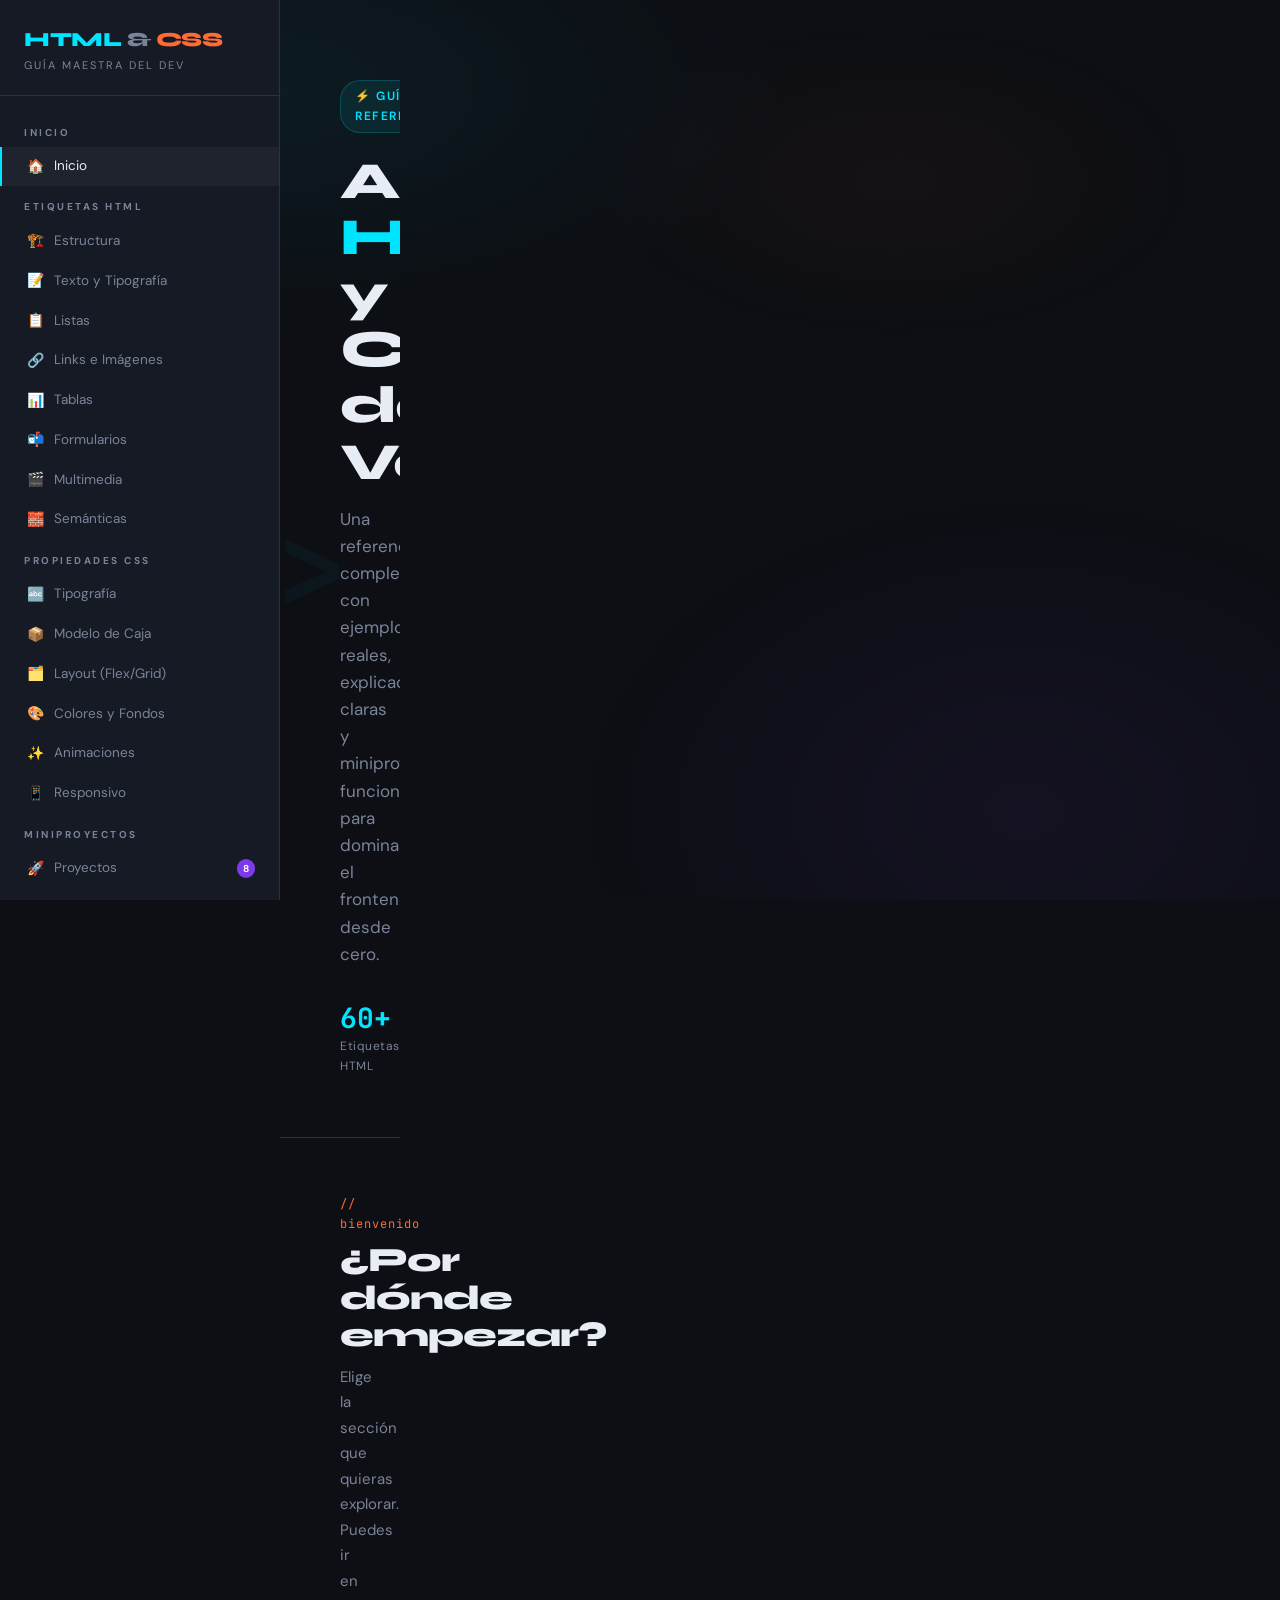
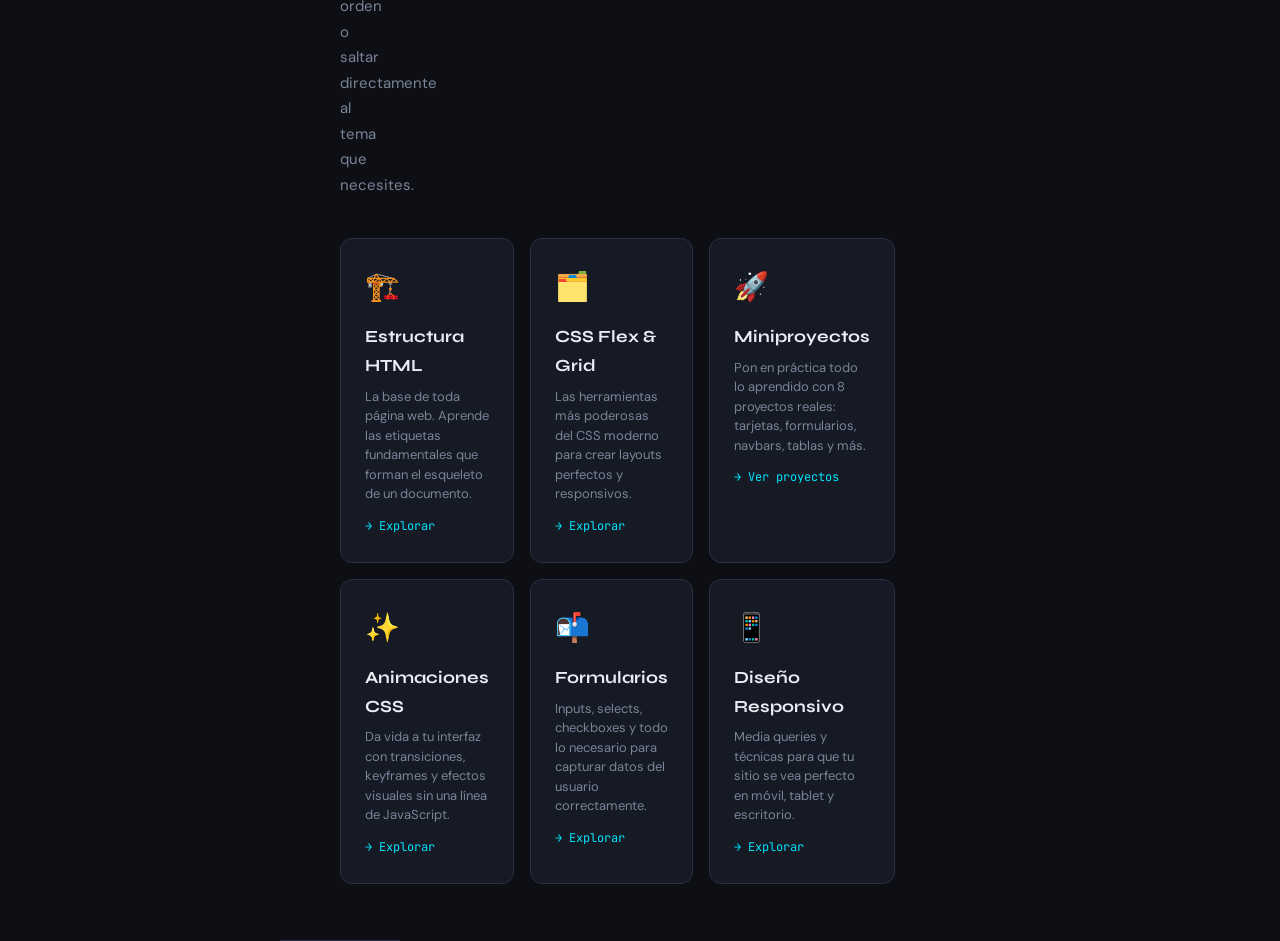
==== etiqueta.html @ 7f52c00b "etiquetas" ====
<!DOCTYPE html>
<html lang="es">
<head>
  <meta charset="UTF-8" />
  <meta name="viewport" content="width=device-width, initial-scale=1.0" />
  <title>HTML & CSS — Guía Maestra</title>
  <link href="https://fonts.googleapis.com/css2?family=JetBrains+Mono:wght@400;700&family=Syne:wght@400;700;800&family=DM+Sans:wght@300;400;500&display=swap" rel="stylesheet" />
  <style>
    /* ===========================
       VARIABLES Y RESET
    =========================== */
    :root {
      --bg: #0d0f14;
      --surface: #161a24;
      --surface2: #1e2333;
      --border: #2a3045;
      --accent: #00e5ff;
      --accent2: #ff6b35;
      --accent3: #7c3aed;
      --green: #00ff88;
      --text: #e8ecf4;
      --text-muted: #7a8499;
      --code-bg: #0a0c10;
      --radius: 12px;
      --font-display: 'Syne', sans-serif;
      --font-body: 'DM Sans', sans-serif;
      --font-mono: 'JetBrains Mono', monospace;
    }

    *, *::before, *::after { box-sizing: border-box; margin: 0; padding: 0; }

    html { scroll-behavior: smooth; }

    body {
      background: var(--bg);
      color: var(--text);
      font-family: var(--font-body);
      font-size: 15px;
      line-height: 1.7;
      min-height: 100vh;
      overflow-x: hidden;
    }

    /* ===========================
       FONDO ANIMADO
    =========================== */
    body::before {
      content: '';
      position: fixed;
      inset: 0;
      background:
        radial-gradient(ellipse 60% 40% at 20% 10%, rgba(0,229,255,0.06) 0%, transparent 70%),
        radial-gradient(ellipse 50% 50% at 80% 90%, rgba(124,58,237,0.07) 0%, transparent 70%),
        radial-gradient(ellipse 40% 30% at 70% 20%, rgba(255,107,53,0.04) 0%, transparent 60%);
      pointer-events: none;
      z-index: 0;
    }

    /* ===========================
       LAYOUT PRINCIPAL
    =========================== */
    .wrapper {
      position: relative;
      z-index: 1;
      display: grid;
      grid-template-columns: 280px 1fr;
      min-height: 100vh;
    }

    /* ===========================
       SIDEBAR
    =========================== */
    .sidebar {
      position: fixed;
      top: 0;
      left: 0;
      width: 280px;
      height: 100vh;
      background: var(--surface);
      border-right: 1px solid var(--border);
      display: flex;
      flex-direction: column;
      overflow: hidden;
      z-index: 100;
    }

    .sidebar-header {
      padding: 28px 24px 20px;
      border-bottom: 1px solid var(--border);
      flex-shrink: 0;
    }

    .logo {
      font-family: var(--font-display);
      font-size: 20px;
      font-weight: 800;
      letter-spacing: -0.5px;
      line-height: 1.2;
    }

    .logo span:nth-child(1) { color: var(--accent); }
    .logo span:nth-child(2) { color: var(--text-muted); }
    .logo span:nth-child(3) { color: var(--accent2); }

    .logo-sub {
      font-size: 11px;
      color: var(--text-muted);
      letter-spacing: 2px;
      text-transform: uppercase;
      margin-top: 4px;
    }

    .sidebar-nav {
      overflow-y: auto;
      flex: 1;
      padding: 16px 0 24px;
    }

    .sidebar-nav::-webkit-scrollbar { width: 4px; }
    .sidebar-nav::-webkit-scrollbar-track { background: transparent; }
    .sidebar-nav::-webkit-scrollbar-thumb { background: var(--border); border-radius: 4px; }

    .nav-section-title {
      font-size: 10px;
      font-weight: 700;
      letter-spacing: 2.5px;
      text-transform: uppercase;
      color: var(--text-muted);
      padding: 12px 24px 6px;
    }

    .nav-link {
      display: flex;
      align-items: center;
      gap: 10px;
      padding: 8px 24px;
      font-size: 13.5px;
      color: var(--text-muted);
      text-decoration: none;
      transition: all 0.2s;
      border-left: 2px solid transparent;
      cursor: pointer;
    }

    .nav-link:hover, .nav-link.active {
      color: var(--text);
      background: rgba(255,255,255,0.04);
      border-left-color: var(--accent);
    }

    .nav-link .icon { font-size: 14px; width: 18px; text-align: center; }

    .nav-badge {
      margin-left: auto;
      background: var(--accent3);
      color: white;
      font-size: 10px;
      font-weight: 700;
      padding: 1px 6px;
      border-radius: 20px;
    }

    /* ===========================
       CONTENIDO PRINCIPAL
    =========================== */
    .main {
      margin-left: 280px;
      padding: 0;
    }

    /* ===========================
       HERO
    =========================== */
    .hero {
      padding: 80px 60px 60px;
      border-bottom: 1px solid var(--border);
      position: relative;
      overflow: hidden;
    }

    .hero::after {
      content: '</>';
      position: absolute;
      right: 60px;
      top: 50%;
      transform: translateY(-50%);
      font-family: var(--font-mono);
      font-size: 120px;
      font-weight: 700;
      color: rgba(0,229,255,0.04);
      pointer-events: none;
      letter-spacing: -8px;
    }

    .hero-eyebrow {
      display: inline-flex;
      align-items: center;
      gap: 8px;
      background: rgba(0,229,255,0.08);
      border: 1px solid rgba(0,229,255,0.2);
      color: var(--accent);
      font-size: 12px;
      font-weight: 600;
      letter-spacing: 1.5px;
      text-transform: uppercase;
      padding: 5px 14px;
      border-radius: 20px;
      margin-bottom: 20px;
    }

    .hero h1 {
      font-family: var(--font-display);
      font-size: 52px;
      font-weight: 800;
      line-height: 1.08;
      letter-spacing: -2px;
      margin-bottom: 16px;
    }

    .hero h1 em { font-style: normal; color: var(--accent); }

    .hero p {
      font-size: 17px;
      color: var(--text-muted);
      max-width: 520px;
      line-height: 1.6;
    }

    .hero-stats {
      display: flex;
      gap: 40px;
      margin-top: 36px;
    }

    .stat-item { text-align: left; }

    .stat-number {
      font-family: var(--font-mono);
      font-size: 28px;
      font-weight: 700;
      color: var(--accent);
      line-height: 1;
    }

    .stat-label {
      font-size: 12px;
      color: var(--text-muted);
      margin-top: 4px;
      letter-spacing: 0.5px;
    }

    /* ===========================
       SECCIONES
    =========================== */
    .section {
      padding: 56px 60px;
      border-bottom: 1px solid var(--border);
      display: none;
    }

    .section.active { display: block; }

    .section-header {
      margin-bottom: 40px;
    }

    .section-tag {
      font-family: var(--font-mono);
      font-size: 12px;
      color: var(--accent2);
      letter-spacing: 1px;
      margin-bottom: 8px;
    }

    .section-title {
      font-family: var(--font-display);
      font-size: 34px;
      font-weight: 800;
      letter-spacing: -1px;
      line-height: 1.1;
    }

    .section-desc {
      color: var(--text-muted);
      font-size: 15px;
      max-width: 560px;
      margin-top: 10px;
    }

    /* ===========================
       TARJETAS DE ETIQUETAS
    =========================== */
    .tags-grid {
      display: grid;
      grid-template-columns: repeat(auto-fill, minmax(340px, 1fr));
      gap: 16px;
    }

    .tag-card {
      background: var(--surface);
      border: 1px solid var(--border);
      border-radius: var(--radius);
      overflow: hidden;
      transition: border-color 0.2s, transform 0.2s;
    }

    .tag-card:hover {
      border-color: var(--accent);
      transform: translateY(-2px);
    }

    .tag-card-header {
      display: flex;
      align-items: center;
      gap: 12px;
      padding: 16px 18px;
      background: var(--surface2);
      border-bottom: 1px solid var(--border);
    }

    .tag-chip {
      font-family: var(--font-mono);
      font-size: 13px;
      font-weight: 700;
      background: rgba(0,229,255,0.1);
      color: var(--accent);
      padding: 3px 10px;
      border-radius: 6px;
      border: 1px solid rgba(0,229,255,0.2);
    }

    .tag-chip.css {
      background: rgba(255,107,53,0.1);
      color: var(--accent2);
      border-color: rgba(255,107,53,0.2);
    }

    .tag-name {
      font-family: var(--font-display);
      font-size: 15px;
      font-weight: 700;
    }

    .tag-category {
      margin-left: auto;
      font-size: 11px;
      color: var(--text-muted);
      background: var(--bg);
      padding: 2px 8px;
      border-radius: 4px;
    }

    .tag-body {
      padding: 14px 18px;
    }

    .tag-desc {
      font-size: 13.5px;
      color: var(--text-muted);
      margin-bottom: 12px;
      line-height: 1.6;
    }

    .tag-example {
      background: var(--code-bg);
      border-radius: 8px;
      padding: 12px 14px;
      font-family: var(--font-mono);
      font-size: 12px;
      color: #a8d8ff;
      overflow-x: auto;
      white-space: pre;
      border: 1px solid var(--border);
    }

    .tag-example .kw { color: #ff79c6; }
    .tag-example .attr { color: #50fa7b; }
    .tag-example .str { color: #f1fa8c; }
    .tag-example .cm { color: #6272a4; }
    .tag-example .val { color: var(--accent2); }
    .tag-example .prop { color: var(--accent); }

    /* ===========================
       SECCIÓN DE PROYECTOS
    =========================== */
    .projects-layout {
      display: grid;
      grid-template-columns: 240px 1fr;
      gap: 24px;
      align-items: start;
    }

    .projects-menu {
      background: var(--surface);
      border: 1px solid var(--border);
      border-radius: var(--radius);
      overflow: hidden;
      position: sticky;
      top: 24px;
    }

    .projects-menu-title {
      padding: 14px 18px;
      font-size: 11px;
      font-weight: 700;
      letter-spacing: 2px;
      text-transform: uppercase;
      color: var(--text-muted);
      border-bottom: 1px solid var(--border);
      background: var(--surface2);
    }

    .project-btn {
      display: flex;
      align-items: center;
      gap: 10px;
      width: 100%;
      padding: 11px 18px;
      background: none;
      border: none;
      border-bottom: 1px solid var(--border);
      color: var(--text-muted);
      font-family: var(--font-body);
      font-size: 13px;
      text-align: left;
      cursor: pointer;
      transition: all 0.2s;
      border-left: 3px solid transparent;
    }

    .project-btn:last-child { border-bottom: none; }

    .project-btn:hover, .project-btn.active {
      background: rgba(0,229,255,0.05);
      color: var(--text);
      border-left-color: var(--accent);
    }

    .project-btn .picon { font-size: 16px; }

    .project-display {
      background: var(--surface);
      border: 1px solid var(--border);
      border-radius: var(--radius);
      overflow: hidden;
    }

    .project-top {
      display: flex;
      align-items: center;
      justify-content: space-between;
      padding: 16px 20px;
      border-bottom: 1px solid var(--border);
      background: var(--surface2);
    }

    .project-title-area h3 {
      font-family: var(--font-display);
      font-size: 17px;
      font-weight: 700;
    }

    .project-title-area p {
      font-size: 12px;
      color: var(--text-muted);
      margin-top: 2px;
    }

    .tab-switcher {
      display: flex;
      background: var(--bg);
      border-radius: 8px;
      padding: 3px;
      gap: 2px;
    }

    .tab-btn {
      padding: 6px 14px;
      border: none;
      background: none;
      color: var(--text-muted);
      font-family: var(--font-mono);
      font-size: 12px;
      border-radius: 6px;
      cursor: pointer;
      transition: all 0.2s;
    }

    .tab-btn.active {
      background: var(--accent3);
      color: white;
    }

    .project-content { padding: 20px; }

    .project-panel { display: none; }
    .project-panel.active { display: block; }

    /* Preview area */
    .preview-frame {
      background: white;
      border-radius: 8px;
      overflow: hidden;
      min-height: 220px;
      border: 1px solid var(--border);
    }

    .preview-inner { padding: 24px; }

    /* Code area */
    .code-block {
      background: var(--code-bg);
      border-radius: 8px;
      border: 1px solid var(--border);
      overflow: hidden;
    }

    .code-block-header {
      display: flex;
      align-items: center;
      gap: 8px;
      padding: 10px 16px;
      background: var(--surface2);
      border-bottom: 1px solid var(--border);
    }

    .dot {
      width: 10px; height: 10px; border-radius: 50%;
    }
    .dot-r { background: #ff5f57; }
    .dot-y { background: #febc2e; }
    .dot-g { background: #28c840; }

    .code-label {
      font-family: var(--font-mono);
      font-size: 11px;
      color: var(--text-muted);
      margin-left: 6px;
    }

    .code-content {
      padding: 16px;
      font-family: var(--font-mono);
      font-size: 12.5px;
      line-height: 1.7;
      color: #cdd6f4;
      overflow-x: auto;
      white-space: pre;
    }

    .code-content .kw { color: #cba6f7; }
    .code-content .tag { color: #89b4fa; }
    .code-content .attr { color: #a6e3a1; }
    .code-content .str { color: #f9e2af; }
    .code-content .prop { color: #89dceb; }
    .code-content .val { color: #fab387; }
    .code-content .cm { color: #6c7086; }
    .code-content .sel { color: #cba6f7; }
    .code-content .num { color: #fab387; }

    /* ===========================
       HOME SECTION
    =========================== */
    #section-home { display: block; }

    .quick-cards {
      display: grid;
      grid-template-columns: repeat(3, 1fr);
      gap: 16px;
      margin-top: 40px;
    }

    .quick-card {
      background: var(--surface);
      border: 1px solid var(--border);
      border-radius: var(--radius);
      padding: 24px;
      cursor: pointer;
      transition: all 0.25s;
      text-decoration: none;
      display: block;
    }

    .quick-card:hover {
      border-color: var(--accent);
      transform: translateY(-3px);
      box-shadow: 0 12px 32px rgba(0,229,255,0.08);
    }

    .qc-icon {
      font-size: 28px;
      margin-bottom: 12px;
      display: block;
    }

    .qc-title {
      font-family: var(--font-display);
      font-size: 17px;
      font-weight: 700;
      margin-bottom: 6px;
    }

    .qc-desc {
      font-size: 13px;
      color: var(--text-muted);
      line-height: 1.5;
    }

    .qc-arrow {
      display: inline-block;
      margin-top: 12px;
      font-size: 12px;
      color: var(--accent);
      font-family: var(--font-mono);
    }

    /* ===========================
       ESTILOS EN PREVIEW
       (mini proyectos)
    =========================== */

    /* Proyecto 1: Tarjeta de perfil */
    .pv-card {
      max-width: 300px;
      margin: 0 auto;
      background: linear-gradient(135deg, #1a1a2e, #16213e);
      border-radius: 16px;
      overflow: hidden;
      box-shadow: 0 20px 60px rgba(0,0,0,0.4);
      font-family: Arial, sans-serif;
    }
    .pv-card-banner {
      height: 80px;
      background: linear-gradient(135deg, #6366f1, #8b5cf6, #ec4899);
    }
    .pv-card-body { padding: 0 20px 20px; }
    .pv-avatar {
      width: 64px; height: 64px;
      border-radius: 50%;
      border: 3px solid #1a1a2e;
      background: linear-gradient(135deg, #f59e0b, #ef4444);
      margin-top: -32px;
      display: flex; align-items: center; justify-content: center;
      font-size: 24px; color: white; font-weight: bold;
    }
    .pv-name { color: white; font-size: 18px; font-weight: 700; margin-top: 10px; }
    .pv-role { color: #9ca3af; font-size: 13px; margin-top: 2px; }
    .pv-stats {
      display: flex; gap: 20px; margin-top: 16px;
      padding-top: 16px; border-top: 1px solid rgba(255,255,255,0.08);
    }
    .pv-stat-num { color: white; font-size: 17px; font-weight: 700; }
    .pv-stat-lbl { color: #6b7280; font-size: 11px; margin-top: 2px; }
    .pv-btn {
      margin-top: 16px;
      display: inline-block;
      background: linear-gradient(135deg, #6366f1, #8b5cf6);
      color: white; font-size: 13px;
      padding: 8px 20px; border-radius: 8px;
      border: none; cursor: pointer;
    }

    /* Proyecto 2: Formulario */
    .pv-form {
      max-width: 340px; margin: 0 auto;
      font-family: Arial, sans-serif;
    }
    .pv-form h3 {
      font-size: 18px; margin-bottom: 20px;
      color: #1f2937;
    }
    .pv-field { margin-bottom: 16px; }
    .pv-label {
      display: block; font-size: 13px;
      font-weight: 600; color: #374151; margin-bottom: 5px;
    }
    .pv-input {
      width: 100%; padding: 9px 12px;
      border: 1.5px solid #d1d5db;
      border-radius: 8px; font-size: 14px;
      color: #1f2937; outline: none;
      transition: border-color 0.2s;
    }
    .pv-input:focus { border-color: #6366f1; }
    .pv-submit {
      width: 100%; padding: 10px;
      background: #6366f1; color: white;
      font-size: 15px; font-weight: 600;
      border: none; border-radius: 8px;
      cursor: pointer; margin-top: 4px;
    }

    /* Proyecto 3: Navbar */
    .pv-nav {
      background: #0f172a;
      display: flex; align-items: center;
      justify-content: space-between;
      padding: 14px 24px;
      border-radius: 10px;
      font-family: Arial, sans-serif;
    }
    .pv-nav-brand { color: #38bdf8; font-size: 18px; font-weight: 700; }
    .pv-nav-links { display: flex; gap: 24px; }
    .pv-nav-link { color: #94a3b8; font-size: 14px; text-decoration: none; }
    .pv-nav-link:hover, .pv-nav-link.pv-active { color: white; }
    .pv-nav-btn {
      background: #38bdf8; color: #0f172a;
      padding: 7px 16px; border-radius: 6px;
      font-size: 13px; font-weight: 700;
      border: none; cursor: pointer;
    }

    /* Proyecto 4: Tabla */
    .pv-table-wrap { overflow-x: auto; font-family: Arial, sans-serif; }
    .pv-table { width: 100%; border-collapse: collapse; }
    .pv-table thead { background: #4f46e5; }
    .pv-table th { color: white; padding: 11px 14px; text-align: left; font-size: 13px; }
    .pv-table td { padding: 10px 14px; font-size: 13px; color: #374151; border-bottom: 1px solid #e5e7eb; }
    .pv-table tr:nth-child(even) td { background: #f9fafb; }
    .pv-table tr:hover td { background: #eff6ff; }
    .pv-badge {
      display: inline-block; padding: 2px 8px;
      border-radius: 20px; font-size: 11px; font-weight: 700;
    }
    .pv-badge.green { background: #d1fae5; color: #065f46; }
    .pv-badge.red { background: #fee2e2; color: #991b1b; }
    .pv-badge.yellow { background: #fef3c7; color: #92400e; }

    /* Proyecto 5: Cards grid */
    .pv-cards-grid {
      display: grid; grid-template-columns: repeat(2,1fr); gap: 12px;
      font-family: Arial, sans-serif;
    }
    .pv-mini-card {
      border-radius: 10px; overflow: hidden;
      box-shadow: 0 2px 8px rgba(0,0,0,0.08);
      border: 1px solid #e5e7eb;
    }
    .pv-mini-card-img {
      height: 80px;
      display: flex; align-items: center; justify-content: center;
      font-size: 32px;
    }
    .pv-mini-card-body { padding: 10px 12px; background: white; }
    .pv-mini-card-title { font-size: 13px; font-weight: 700; color: #1f2937; }
    .pv-mini-card-sub { font-size: 11px; color: #6b7280; margin-top: 2px; }
    .pv-mini-card-price { font-size: 14px; font-weight: 700; color: #7c3aed; margin-top: 6px; }

    /* Proyecto 6: Animaciones */
    .pv-anim-grid {
      display: grid; grid-template-columns: repeat(3,1fr); gap: 16px;
      font-family: Arial, sans-serif; text-align: center;
    }
    .pv-anim-box {
      background: #f0f9ff; border-radius: 12px; padding: 20px 12px;
    }
    .pv-anim-box p { font-size: 11px; color: #64748b; margin-top: 10px; }

    .anim-pulse {
      width: 40px; height: 40px; border-radius: 50%;
      background: #6366f1; margin: 0 auto;
      animation: pulse-demo 1.5s ease-in-out infinite;
    }
    @keyframes pulse-demo {
      0%, 100% { transform: scale(1); opacity: 1; }
      50% { transform: scale(1.3); opacity: 0.6; }
    }

    .anim-spin {
      width: 36px; height: 36px; margin: 2px auto;
      border: 4px solid #e5e7eb;
      border-top-color: #ec4899;
      border-radius: 50%;
      animation: spin-demo 0.9s linear infinite;
    }
    @keyframes spin-demo { to { transform: rotate(360deg); } }

    .anim-bounce {
      width: 36px; height: 36px; border-radius: 50%;
      background: #10b981; margin: 0 auto;
      animation: bounce-demo 0.8s cubic-bezier(0.36,0.07,0.19,0.97) infinite;
    }
    @keyframes bounce-demo {
      0%, 100% { transform: translateY(0); }
      50% { transform: translateY(-16px); }
    }

    /* Proyecto 7: Tooltip y hover */
    .pv-hover-grid {
      display: flex; gap: 20px; flex-wrap: wrap;
      font-family: Arial, sans-serif;
    }
    .pv-tooltip-wrap { position: relative; display: inline-block; }
    .pv-tooltip-btn {
      padding: 10px 20px;
      border-radius: 8px; border: 2px solid;
      font-size: 13px; font-weight: 600; cursor: pointer;
      transition: all 0.2s;
    }
    .pv-tooltip-btn.blue { border-color: #3b82f6; color: #3b82f6; background: transparent; }
    .pv-tooltip-btn.blue:hover { background: #3b82f6; color: white; }
    .pv-tooltip-btn.green { border-color: #10b981; color: #10b981; background: transparent; }
    .pv-tooltip-btn.green:hover { background: #10b981; color: white; }
    .pv-tooltip-btn.red { border-color: #ef4444; color: #ef4444; background: transparent; }
    .pv-tooltip-btn.red:hover { background: #ef4444; color: white; }

    .pv-tooltip {
      visibility: hidden; opacity: 0;
      background: #1f2937; color: white;
      font-size: 12px; padding: 5px 10px;
      border-radius: 6px; white-space: nowrap;
      position: absolute; bottom: calc(100% + 8px); left: 50%;
      transform: translateX(-50%);
      transition: opacity 0.2s;
      pointer-events: none;
    }
    .pv-tooltip::after {
      content: '';
      position: absolute; top: 100%; left: 50%; transform: translateX(-50%);
      border: 5px solid transparent;
      border-top-color: #1f2937;
    }
    .pv-tooltip-wrap:hover .pv-tooltip { visibility: visible; opacity: 1; }

    /* Proyecto 8: Responsive grid */
    .pv-responsive {
      display: grid;
      grid-template-columns: 2fr 1fr;
      gap: 12px;
      font-family: Arial, sans-serif;
    }
    .pv-box {
      border-radius: 8px; padding: 16px;
      display: flex; align-items: center; justify-content: center;
      font-size: 13px; font-weight: 600; color: white;
      min-height: 60px;
    }

    /* ===========================
       RESPONSIVE
    =========================== */
    @media (max-width: 900px) {
      .wrapper { grid-template-columns: 1fr; }
      .sidebar { width: 100%; height: auto; position: static; }
      .main { margin-left: 0; }
      .hero { padding: 40px 24px 36px; }
      .hero h1 { font-size: 34px; }
      .section { padding: 36px 24px; }
      .hero::after { display: none; }
      .quick-cards { grid-template-columns: 1fr; }
      .projects-layout { grid-template-columns: 1fr; }
      .tags-grid { grid-template-columns: 1fr; }
    }

    /* ===========================
       UTILIDADES
    =========================== */
    .divider {
      height: 1px; background: var(--border);
      margin: 32px 0;
    }

    .highlight-box {
      background: rgba(0,229,255,0.05);
      border: 1px solid rgba(0,229,255,0.15);
      border-radius: 8px;
      padding: 14px 18px;
      margin-bottom: 20px;
      font-size: 13.5px;
      color: var(--text-muted);
    }

    .highlight-box strong { color: var(--accent); }

    .tags-category-title {
      font-family: var(--font-display);
      font-size: 20px;
      font-weight: 700;
      margin: 32px 0 16px;
      padding-bottom: 10px;
      border-bottom: 1px solid var(--border);
      color: var(--text);
    }

    .tags-category-title span { color: var(--accent); }
  </style>
</head>
<body>

<div class="wrapper">

  <!-- ======= SIDEBAR ======= -->
  <nav class="sidebar">
    <div class="sidebar-header">
      <div class="logo">
        <span>HTML</span><span> & </span><span>CSS</span>
      </div>
      <div class="logo-sub">Guía Maestra del Dev</div>
    </div>
    <div class="sidebar-nav">
      <div class="nav-section-title">Inicio</div>
      <a class="nav-link active" onclick="showSection('home')">
        <span class="icon">🏠</span> Inicio
      </a>

      <div class="nav-section-title">Etiquetas HTML</div>
      <a class="nav-link" onclick="showSection('html-estructura')">
        <span class="icon">🏗️</span> Estructura
      </a>
      <a class="nav-link" onclick="showSection('html-texto')">
        <span class="icon">📝</span> Texto y Tipografía
      </a>
      <a class="nav-link" onclick="showSection('html-listas')">
        <span class="icon">📋</span> Listas
      </a>
      <a class="nav-link" onclick="showSection('html-links')">
        <span class="icon">🔗</span> Links e Imágenes
      </a>
      <a class="nav-link" onclick="showSection('html-tablas')">
        <span class="icon">📊</span> Tablas
      </a>
      <a class="nav-link" onclick="showSection('html-forms')">
        <span class="icon">📬</span> Formularios
      </a>
      <a class="nav-link" onclick="showSection('html-media')">
        <span class="icon">🎬</span> Multimedia
      </a>
      <a class="nav-link" onclick="showSection('html-semantico')">
        <span class="icon">🧱</span> Semánticas
      </a>

      <div class="nav-section-title">Propiedades CSS</div>
      <a class="nav-link" onclick="showSection('css-texto')">
        <span class="icon">🔤</span> Tipografía
      </a>
      <a class="nav-link" onclick="showSection('css-caja')">
        <span class="icon">📦</span> Modelo de Caja
      </a>
      <a class="nav-link" onclick="showSection('css-layout')">
        <span class="icon">🗂️</span> Layout (Flex/Grid)
      </a>
      <a class="nav-link" onclick="showSection('css-colores')">
        <span class="icon">🎨</span> Colores y Fondos
      </a>
      <a class="nav-link" onclick="showSection('css-animaciones')">
        <span class="icon">✨</span> Animaciones
      </a>
      <a class="nav-link" onclick="showSection('css-responsivo')">
        <span class="icon">📱</span> Responsivo
      </a>

      <div class="nav-section-title">Miniproyectos</div>
      <a class="nav-link" onclick="showSection('proyectos')">
        <span class="icon">🚀</span> Proyectos
        <span class="nav-badge">8</span>
      </a>
    </div>
  </nav>

  <!-- ======= MAIN ======= -->
  <main class="main">

    <!-- ===== HERO ===== -->
    <div class="hero">
      <div class="hero-eyebrow">⚡ Guía de Referencia</div>
      <h1>Aprende <em>HTML</em> y<br>CSS de Verdad</h1>
      <p>Una referencia completa con ejemplos reales, explicaciones claras y miniproyectos funcionales para dominar el frontend desde cero.</p>
      <div class="hero-stats">
        <div class="stat-item">
          <div class="stat-number">60+</div>
          <div class="stat-label">Etiquetas HTML</div>
        </div>
        <div class="stat-item">
          <div class="stat-number">50+</div>
          <div class="stat-label">Propiedades CSS</div>
        </div>
        <div class="stat-item">
          <div class="stat-number">8</div>
          <div class="stat-label">Miniproyectos</div>
        </div>
      </div>
    </div>

    <!-- ===== HOME ===== -->
    <div id="section-home" class="section active">
      <div class="section-header">
        <div class="section-tag">// bienvenido</div>
        <h2 class="section-title">¿Por dónde empezar?</h2>
        <p class="section-desc">Elige la sección que quieras explorar. Puedes ir en orden o saltar directamente al tema que necesites.</p>
      </div>
      <div class="quick-cards">
        <div class="quick-card" onclick="showSection('html-estructura')">
          <span class="qc-icon">🏗️</span>
          <div class="qc-title">Estructura HTML</div>
          <div class="qc-desc">La base de toda página web. Aprende las etiquetas fundamentales que forman el esqueleto de un documento.</div>
          <div class="qc-arrow">→ Explorar</div>
        </div>
        <div class="quick-card" onclick="showSection('css-layout')">
          <span class="qc-icon">🗂️</span>
          <div class="qc-title">CSS Flex & Grid</div>
          <div class="qc-desc">Las herramientas más poderosas del CSS moderno para crear layouts perfectos y responsivos.</div>
          <div class="qc-arrow">→ Explorar</div>
        </div>
        <div class="quick-card" onclick="showSection('proyectos')">
          <span class="qc-icon">🚀</span>
          <div class="qc-title">Miniproyectos</div>
          <div class="qc-desc">Pon en práctica todo lo aprendido con 8 proyectos reales: tarjetas, formularios, navbars, tablas y más.</div>
          <div class="qc-arrow">→ Ver proyectos</div>
        </div>
        <div class="quick-card" onclick="showSection('css-animaciones')">
          <span class="qc-icon">✨</span>
          <div class="qc-title">Animaciones CSS</div>
          <div class="qc-desc">Da vida a tu interfaz con transiciones, keyframes y efectos visuales sin una línea de JavaScript.</div>
          <div class="qc-arrow">→ Explorar</div>
        </div>
        <div class="quick-card" onclick="showSection('html-forms')">
          <span class="qc-icon">📬</span>
          <div class="qc-title">Formularios</div>
          <div class="qc-desc">Inputs, selects, checkboxes y todo lo necesario para capturar datos del usuario correctamente.</div>
          <div class="qc-arrow">→ Explorar</div>
        </div>
        <div class="quick-card" onclick="showSection('css-responsivo')">
          <span class="qc-icon">📱</span>
          <div class="qc-title">Diseño Responsivo</div>
          <div class="qc-desc">Media queries y técnicas para que tu sitio se vea perfecto en móvil, tablet y escritorio.</div>
          <div class="qc-arrow">→ Explorar</div>
        </div>
      </div>
    </div>

    <!-- ===== HTML: ESTRUCTURA ===== -->
    <div id="section-html-estructura" class="section">
      <div class="section-header">
        <div class="section-tag">// html → estructura</div>
        <h2 class="section-title">Etiquetas de Estructura</h2>
        <p class="section-desc">Estas son las etiquetas fundamentales que definen la estructura básica de cualquier documento HTML.</p>
      </div>
      <div class="highlight-box">
        <strong>Tip:</strong> Toda página HTML empieza con <code>&lt;!DOCTYPE html&gt;</code> para indicarle al navegador que use HTML5. Luego viene la estructura base: html → head → body.
      </div>
      <div class="tags-grid">

        <div class="tag-card">
          <div class="tag-card-header">
            <span class="tag-chip">&lt;!DOCTYPE&gt;</span>
            <span class="tag-name">Declaración</span>
            <span class="tag-category">Documento</span>
          </div>
          <div class="tag-body">
            <p class="tag-desc">No es una etiqueta HTML, sino una instrucción que le dice al navegador qué versión de HTML usar. Siempre va primero.</p>
            <div class="tag-example"><span class="cm">&lt;!-- Siempre en la primera línea --&gt;</span>
<span class="kw">&lt;!DOCTYPE</span> <span class="attr">html</span><span class="kw">&gt;</span></div>
          </div>
        </div>

        <div class="tag-card">
          <div class="tag-card-header">
            <span class="tag-chip">&lt;html&gt;</span>
            <span class="tag-name">Raíz</span>
            <span class="tag-category">Documento</span>
          </div>
          <div class="tag-body">
            <p class="tag-desc">Es el elemento raíz. Todo el contenido de la página va dentro de esta etiqueta. El atributo <code>lang</code> indica el idioma.</p>
            <div class="tag-example"><span class="kw">&lt;html</span> <span class="attr">lang</span>=<span class="str">"es"</span><span class="kw">&gt;</span>
  ... todo el contenido aquí ...
<span class="kw">&lt;/html&gt;</span></div>
          </div>
        </div>

        <div class="tag-card">
          <div class="tag-card-header">
            <span class="tag-chip">&lt;head&gt;</span>
            <span class="tag-name">Cabecera</span>
            <span class="tag-category">Metadatos</span>
          </div>
          <div class="tag-body">
            <p class="tag-desc">Contiene información sobre la página (metadatos), como el título, estilos, fuentes y configuración. No se muestra en pantalla.</p>
            <div class="tag-example"><span class="kw">&lt;head&gt;</span>
  <span class="kw">&lt;title&gt;</span>Mi Página<span class="kw">&lt;/title&gt;</span>
  <span class="kw">&lt;meta</span> <span class="attr">charset</span>=<span class="str">"UTF-8"</span><span class="kw">&gt;</span>
<span class="kw">&lt;/head&gt;</span></div>
          </div>
        </div>

        <div class="tag-card">
          <div class="tag-card-header">
            <span class="tag-chip">&lt;meta&gt;</span>
            <span class="tag-name">Metadatos</span>
            <span class="tag-category">Cabecera</span>
          </div>
          <div class="tag-body">
            <p class="tag-desc">Define metadatos como la codificación de caracteres, descripción para SEO y configuración para móviles. Es una etiqueta vacía.</p>
            <div class="tag-example"><span class="kw">&lt;meta</span> <span class="attr">charset</span>=<span class="str">"UTF-8"</span><span class="kw">&gt;</span>
<span class="kw">&lt;meta</span> <span class="attr">name</span>=<span class="str">"viewport"</span>
      <span class="attr">content</span>=<span class="str">"width=device-width"</span><span class="kw">&gt;</span>
<span class="kw">&lt;meta</span> <span class="attr">name</span>=<span class="str">"description"</span>
      <span class="attr">content</span>=<span class="str">"Mi sitio web"</span><span class="kw">&gt;</span></div>
          </div>
        </div>

        <div class="tag-card">
          <div class="tag-card-header">
            <span class="tag-chip">&lt;title&gt;</span>
            <span class="tag-name">Título</span>
            <span class="tag-category">Cabecera</span>
          </div>
          <div class="tag-body">
            <p class="tag-desc">Define el título de la página que aparece en la pestaña del navegador y en los resultados de búsqueda (SEO).</p>
            <div class="tag-example"><span class="kw">&lt;title&gt;</span>
  Mi Sitio Web — Inicio
<span class="kw">&lt;/title&gt;</span></div>
          </div>
        </div>

        <div class="tag-card">
          <div class="tag-card-header">
            <span class="tag-chip">&lt;link&gt;</span>
            <span class="tag-name">Enlace Externo</span>
            <span class="tag-category">Cabecera</span>
          </div>
          <div class="tag-body">
            <p class="tag-desc">Vincula recursos externos como hojas de estilo CSS o fuentes. El atributo <code>rel</code> define la relación.</p>
            <div class="tag-example"><span class="kw">&lt;link</span> <span class="attr">rel</span>=<span class="str">"stylesheet"</span>
      <span class="attr">href</span>=<span class="str">"styles.css"</span><span class="kw">&gt;</span>
<span class="kw">&lt;link</span> <span class="attr">rel</span>=<span class="str">"icon"</span>
      <span class="attr">href</span>=<span class="str">"favicon.ico"</span><span class="kw">&gt;</span></div>
          </div>
        </div>

        <div class="tag-card">
          <div class="tag-card-header">
            <span class="tag-chip">&lt;body&gt;</span>
            <span class="tag-name">Cuerpo</span>
            <span class="tag-category">Documento</span>
          </div>
          <div class="tag-body">
            <p class="tag-desc">Contiene todo el contenido visible de la página: textos, imágenes, botones, formularios, etc. Solo puede haber uno por documento.</p>
            <div class="tag-example"><span class="kw">&lt;body&gt;</span>
  <span class="kw">&lt;h1&gt;</span>¡Hola Mundo!<span class="kw">&lt;/h1&gt;</span>
  <span class="kw">&lt;p&gt;</span>Mi primer párrafo.<span class="kw">&lt;/p&gt;</span>
<span class="kw">&lt;/body&gt;</span></div>
          </div>
        </div>

        <div class="tag-card">
          <div class="tag-card-header">
            <span class="tag-chip">&lt;style&gt;</span>
            <span class="tag-name">Estilos internos</span>
            <span class="tag-category">Cabecera</span>
          </div>
          <div class="tag-body">
            <p class="tag-desc">Permite escribir CSS directamente dentro del HTML. Va en el <code>&lt;head&gt;</code>. Para proyectos grandes, es mejor usar archivos CSS externos.</p>
            <div class="tag-example"><span class="kw">&lt;style&gt;</span>
  <span class="sel">body</span> {
    <span class="prop">background</span>: <span class="val">#f0f0f0</span>;
    <span class="prop">color</span>: <span class="val">#333</span>;
  }
<span class="kw">&lt;/style&gt;</span></div>
          </div>
        </div>

        <div class="tag-card">
          <div class="tag-card-header">
            <span class="tag-chip">&lt;div&gt;</span>
            <span class="tag-name">División</span>
            <span class="tag-category">Contenedor</span>
          </div>
          <div class="tag-body">
            <p class="tag-desc">El contenedor genérico más usado. Es un elemento de bloque sin significado semántico. Se usa para agrupar y aplicar estilos.</p>
            <div class="tag-example"><span class="kw">&lt;div</span> <span class="attr">class</span>=<span class="str">"tarjeta"</span><span class="kw">&gt;</span>
  <span class="kw">&lt;h2&gt;</span>Título<span class="kw">&lt;/h2&gt;</span>
  <span class="kw">&lt;p&gt;</span>Contenido<span class="kw">&lt;/p&gt;</span>
<span class="kw">&lt;/div&gt;</span></div>
          </div>
        </div>

        <div class="tag-card">
          <div class="tag-card-header">
            <span class="tag-chip">&lt;span&gt;</span>
            <span class="tag-name">Span</span>
            <span class="tag-category">Contenedor</span>
          </div>
          <div class="tag-body">
            <p class="tag-desc">Contenedor genérico en línea (inline). Se usa para aplicar estilos a una parte del texto sin romper el flujo.</p>
            <div class="tag-example"><span class="kw">&lt;p&gt;</span>Texto <span class="kw">&lt;span</span>
  <span class="attr">style</span>=<span class="str">"color:red"</span><span class="kw">&gt;</span>
  rojo<span class="kw">&lt;/span&gt;</span> aquí.
<span class="kw">&lt;/p&gt;</span></div>
          </div>
        </div>

      </div>
    </div>

    <!-- ===== HTML: TEXTO ===== -->
    <div id="section-html-texto" class="section">
      <div class="section-header">
        <div class="section-tag">// html → texto</div>
        <h2 class="section-title">Texto y Tipografía</h2>
        <p class="section-desc">Etiquetas para definir encabezados, párrafos, énfasis y otras variantes de texto.</p>
      </div>
      <div class="tags-grid">

        <div class="tag-card">
          <div class="tag-card-header">
            <span class="tag-chip">&lt;h1&gt;-&lt;h6&gt;</span>
            <span class="tag-name">Encabezados</span>
            <span class="tag-category">Texto</span>
          </div>
          <div class="tag-body">
            <p class="tag-desc">Definen los títulos de sección. <code>&lt;h1&gt;</code> es el más importante (debe haber solo uno por página). Van de h1 al h6 en orden descendente.</p>
            <div class="tag-example"><span class="kw">&lt;h1&gt;</span>Título principal<span class="kw">&lt;/h1&gt;</span>
<span class="kw">&lt;h2&gt;</span>Subtítulo<span class="kw">&lt;/h2&gt;</span>
<span class="kw">&lt;h3&gt;</span>Sección<span class="kw">&lt;/h3&gt;</span>
<span class="kw">&lt;h4&gt;</span>Subsección<span class="kw">&lt;/h4&gt;</span></div>
          </div>
        </div>

        <div class="tag-card">
          <div class="tag-card-header">
            <span class="tag-chip">&lt;p&gt;</span>
            <span class="tag-name">Párrafo</span>
            <span class="tag-category">Texto</span>
          </div>
          <div class="tag-body">
            <p class="tag-desc">Define un párrafo de texto. El navegador añade espacio antes y después automáticamente. Es un elemento de bloque.</p>
            <div class="tag-example"><span class="kw">&lt;p&gt;</span>
  Este es un párrafo de texto.
  Puede tener varias oraciones.
<span class="kw">&lt;/p&gt;</span></div>
          </div>
        </div>

        <div class="tag-card">
          <div class="tag-card-header">
            <span class="tag-chip">&lt;strong&gt;</span>
            <span class="tag-name">Negrita semántica</span>
            <span class="tag-category">Inline</span>
          </div>
          <div class="tag-body">
            <p class="tag-desc">Indica texto de gran importancia. Visualmente aparece en negrita. Tiene significado semántico (a diferencia de <code>&lt;b&gt;</code>).</p>
            <div class="tag-example"><span class="kw">&lt;p&gt;</span>Esto es
  <span class="kw">&lt;strong&gt;</span>muy importante<span class="kw">&lt;/strong&gt;</span>
  para el usuario.
<span class="kw">&lt;/p&gt;</span></div>
          </div>
        </div>

        <div class="tag-card">
          <div class="tag-card-header">
            <span class="tag-chip">&lt;em&gt;</span>
            <span class="tag-name">Énfasis</span>
            <span class="tag-category">Inline</span>
          </div>
          <div class="tag-body">
            <p class="tag-desc">Marca texto con énfasis, visualmente en cursiva. Tiene significado semántico: el texto tiene una entonación especial.</p>
            <div class="tag-example"><span class="kw">&lt;p&gt;</span>El gato
  <span class="kw">&lt;em&gt;</span>siempre<span class="kw">&lt;/em&gt;</span>
  duerme en el sofá.
<span class="kw">&lt;/p&gt;</span></div>
          </div>
        </div>

        <div class="tag-card">
          <div class="tag-card-header">
            <span class="tag-chip">&lt;br&gt;</span>
            <span class="tag-name">Salto de línea</span>
            <span class="tag-category">Inline</span>
          </div>
          <div class="tag-body">
            <p class="tag-desc">Inserta un salto de línea dentro de un párrafo. Es una etiqueta vacía (sin cierre). Úsalo con moderación.</p>
            <div class="tag-example"><span class="kw">&lt;p&gt;</span>
  Línea uno.<span class="kw">&lt;br&gt;</span>
  Línea dos.
<span class="kw">&lt;/p&gt;</span></div>
          </div>
        </div>

        <div class="tag-card">
          <div class="tag-card-header">
            <span class="tag-chip">&lt;hr&gt;</span>
            <span class="tag-name">Línea horizontal</span>
            <span class="tag-category">Bloque</span>
          </div>
          <div class="tag-body">
            <p class="tag-desc">Dibuja una línea horizontal divisoria. Representa un cambio temático en el contenido. Etiqueta vacía.</p>
            <div class="tag-example"><span class="kw">&lt;p&gt;</span>Sección A<span class="kw">&lt;/p&gt;</span>
<span class="kw">&lt;hr&gt;</span>
<span class="kw">&lt;p&gt;</span>Sección B<span class="kw">&lt;/p&gt;</span></div>
          </div>
        </div>

        <div class="tag-card">
          <div class="tag-card-header">
            <span class="tag-chip">&lt;blockquote&gt;</span>
            <span class="tag-name">Cita en bloque</span>
            <span class="tag-category">Bloque</span>
          </div>
          <div class="tag-body">
            <p class="tag-desc">Representa una cita larga de otra fuente. Normalmente se muestra indentada. El atributo <code>cite</code> puede contener la URL de la fuente.</p>
            <div class="tag-example"><span class="kw">&lt;blockquote</span>
  <span class="attr">cite</span>=<span class="str">"https://fuente.com"</span><span class="kw">&gt;</span>
  La vida es bella.
<span class="kw">&lt;/blockquote&gt;</span></div>
          </div>
        </div>

        <div class="tag-card">
          <div class="tag-card-header">
            <span class="tag-chip">&lt;code&gt;</span>
            <span class="tag-name">Código</span>
            <span class="tag-category">Inline</span>
          </div>
          <div class="tag-body">
            <p class="tag-desc">Muestra texto como código con fuente monoespaciada. Para bloques de código usa <code>&lt;pre&gt;&lt;code&gt;</code>.</p>
            <div class="tag-example"><span class="kw">&lt;p&gt;</span>Usa
  <span class="kw">&lt;code&gt;</span>console.log()<span class="kw">&lt;/code&gt;</span>
  para depurar.
<span class="kw">&lt;/p&gt;</span></div>
          </div>
        </div>

        <div class="tag-card">
          <div class="tag-card-header">
            <span class="tag-chip">&lt;pre&gt;</span>
            <span class="tag-name">Texto preformateado</span>
            <span class="tag-category">Bloque</span>
          </div>
          <div class="tag-body">
            <p class="tag-desc">Muestra el texto con espacios y saltos de línea exactos como están escritos. Ideal para bloques de código.</p>
            <div class="tag-example"><span class="kw">&lt;pre&gt;&lt;code&gt;</span>
function suma(a, b) {
  return a + b;
}
<span class="kw">&lt;/code&gt;&lt;/pre&gt;</span></div>
          </div>
        </div>

        <div class="tag-card">
          <div class="tag-card-header">
            <span class="tag-chip">&lt;mark&gt;</span>
            <span class="tag-name">Marcado</span>
            <span class="tag-category">Inline</span>
          </div>
          <div class="tag-body">
            <p class="tag-desc">Resalta texto como si se usara un marcador fluorescente. Útil para resultados de búsqueda o texto relevante.</p>
            <div class="tag-example"><span class="kw">&lt;p&gt;</span>
  Busca la palabra
  <span class="kw">&lt;mark&gt;</span>CSS<span class="kw">&lt;/mark&gt;</span>
  en el documento.
<span class="kw">&lt;/p&gt;</span></div>
          </div>
        </div>

        <div class="tag-card">
          <div class="tag-card-header">
            <span class="tag-chip">&lt;del&gt; / &lt;ins&gt;</span>
            <span class="tag-name">Borrado / Insertado</span>
            <span class="tag-category">Inline</span>
          </div>
          <div class="tag-body">
            <p class="tag-desc"><code>&lt;del&gt;</code> muestra texto tachado (eliminado) y <code>&lt;ins&gt;</code> muestra texto subrayado (añadido). Ideal para comparar versiones.</p>
            <div class="tag-example">Precio:
<span class="kw">&lt;del&gt;</span>$100<span class="kw">&lt;/del&gt;</span>
<span class="kw">&lt;ins&gt;</span>$75<span class="kw">&lt;/ins&gt;</span></div>
          </div>
        </div>

        <div class="tag-card">
          <div class="tag-card-header">
            <span class="tag-chip">&lt;abbr&gt;</span>
            <span class="tag-name">Abreviatura</span>
            <span class="tag-category">Inline</span>
          </div>
          <div class="tag-body">
            <p class="tag-desc">Marca una abreviatura o acrónimo. El atributo <code>title</code> muestra la definición completa al pasar el mouse por encima.</p>
            <div class="tag-example"><span class="kw">&lt;abbr</span>
  <span class="attr">title</span>=<span class="str">"HyperText Markup Language"</span>
<span class="kw">&gt;</span>HTML<span class="kw">&lt;/abbr&gt;</span></div>
          </div>
        </div>

      </div>
    </div>

    <!-- ===== HTML: LISTAS ===== -->
    <div id="section-html-listas" class="section">
      <div class="section-header">
        <div class="section-tag">// html → listas</div>
        <h2 class="section-title">Listas</h2>
        <p class="section-desc">Tres tipos de listas para organizar información: ordenadas, desordenadas y de definición.</p>
      </div>
      <div class="tags-grid">
        <div class="tag-card">
          <div class="tag-card-header">
            <span class="tag-chip">&lt;ul&gt;</span>
            <span class="tag-name">Lista desordenada</span>
            <span class="tag-category">Lista</span>
          </div>
          <div class="tag-body">
            <p class="tag-desc">Crea una lista con viñetas (bullets). El orden de los elementos no importa. Cada elemento va dentro de <code>&lt;li&gt;</code>.</p>
            <div class="tag-example"><span class="kw">&lt;ul&gt;</span>
  <span class="kw">&lt;li&gt;</span>HTML<span class="kw">&lt;/li&gt;</span>
  <span class="kw">&lt;li&gt;</span>CSS<span class="kw">&lt;/li&gt;</span>
  <span class="kw">&lt;li&gt;</span>JavaScript<span class="kw">&lt;/li&gt;</span>
<span class="kw">&lt;/ul&gt;</span></div>
          </div>
        </div>
        <div class="tag-card">
          <div class="tag-card-header">
            <span class="tag-chip">&lt;ol&gt;</span>
            <span class="tag-name">Lista ordenada</span>
            <span class="tag-category">Lista</span>
          </div>
          <div class="tag-body">
            <p class="tag-desc">Lista numerada donde el orden sí importa. Atributos: <code>start</code> para el número inicial, <code>type</code> para el estilo (1, A, a, I, i).</p>
            <div class="tag-example"><span class="kw">&lt;ol</span> <span class="attr">start</span>=<span class="str">"1"</span><span class="kw">&gt;</span>
  <span class="kw">&lt;li&gt;</span>Abrir editor<span class="kw">&lt;/li&gt;</span>
  <span class="kw">&lt;li&gt;</span>Escribir código<span class="kw">&lt;/li&gt;</span>
  <span class="kw">&lt;li&gt;</span>Guardar<span class="kw">&lt;/li&gt;</span>
<span class="kw">&lt;/ol&gt;</span></div>
          </div>
        </div>
        <div class="tag-card">
          <div class="tag-card-header">
            <span class="tag-chip">&lt;li&gt;</span>
            <span class="tag-name">Elemento de lista</span>
            <span class="tag-category">Lista</span>
          </div>
          <div class="tag-body">
            <p class="tag-desc">Define cada elemento dentro de <code>&lt;ul&gt;</code> u <code>&lt;ol&gt;</code>. Puede contener texto, imágenes, o incluso otras listas anidadas.</p>
            <div class="tag-example"><span class="kw">&lt;ul&gt;</span>
  <span class="kw">&lt;li&gt;</span>Elemento 1<span class="kw">&lt;/li&gt;</span>
  <span class="kw">&lt;li&gt;</span>Elemento 2
    <span class="kw">&lt;ul&gt;</span>
      <span class="kw">&lt;li&gt;</span>Sub-elemento<span class="kw">&lt;/li&gt;</span>
    <span class="kw">&lt;/ul&gt;</span>
  <span class="kw">&lt;/li&gt;</span>
<span class="kw">&lt;/ul&gt;</span></div>
          </div>
        </div>
        <div class="tag-card">
          <div class="tag-card-header">
            <span class="tag-chip">&lt;dl&gt;</span>
            <span class="tag-name">Lista de definición</span>
            <span class="tag-category">Lista</span>
          </div>
          <div class="tag-body">
            <p class="tag-desc">Lista de términos y sus definiciones. <code>&lt;dt&gt;</code> es el término y <code>&lt;dd&gt;</code> es la descripción. Ideal para glosarios.</p>
            <div class="tag-example"><span class="kw">&lt;dl&gt;</span>
  <span class="kw">&lt;dt&gt;</span>HTML<span class="kw">&lt;/dt&gt;</span>
  <span class="kw">&lt;dd&gt;</span>Lenguaje de marcado<span class="kw">&lt;/dd&gt;</span>
  <span class="kw">&lt;dt&gt;</span>CSS<span class="kw">&lt;/dt&gt;</span>
  <span class="kw">&lt;dd&gt;</span>Hojas de estilo<span class="kw">&lt;/dd&gt;</span>
<span class="kw">&lt;/dl&gt;</span></div>
          </div>
        </div>
      </div>
    </div>

    <!-- ===== HTML: LINKS E IMÁGENES ===== -->
    <div id="section-html-links" class="section">
      <div class="section-header">
        <div class="section-tag">// html → enlaces e imágenes</div>
        <h2 class="section-title">Links e Imágenes</h2>
        <p class="section-desc">Las etiquetas que conectan páginas entre sí y muestran contenido visual.</p>
      </div>
      <div class="tags-grid">
        <div class="tag-card">
          <div class="tag-card-header">
            <span class="tag-chip">&lt;a&gt;</span>
            <span class="tag-name">Enlace (Anchor)</span>
            <span class="tag-category">Inline</span>
          </div>
          <div class="tag-body">
            <p class="tag-desc">Crea un hipervínculo. <code>href</code> es la URL de destino. <code>target="_blank"</code> abre en nueva pestaña. <code>rel="noopener"</code> por seguridad.</p>
            <div class="tag-example"><span class="kw">&lt;a</span> <span class="attr">href</span>=<span class="str">"https://google.com"</span>
   <span class="attr">target</span>=<span class="str">"_blank"</span>
   <span class="attr">rel</span>=<span class="str">"noopener"</span><span class="kw">&gt;</span>
  Ir a Google
<span class="kw">&lt;/a&gt;</span></div>
          </div>
        </div>
        <div class="tag-card">
          <div class="tag-card-header">
            <span class="tag-chip">&lt;img&gt;</span>
            <span class="tag-name">Imagen</span>
            <span class="tag-category">Inline</span>
          </div>
          <div class="tag-body">
            <p class="tag-desc">Muestra una imagen. <code>src</code> es la ruta, <code>alt</code> es el texto alternativo (obligatorio para accesibilidad). Es una etiqueta vacía.</p>
            <div class="tag-example"><span class="kw">&lt;img</span>
  <span class="attr">src</span>=<span class="str">"foto.jpg"</span>
  <span class="attr">alt</span>=<span class="str">"Descripción"</span>
  <span class="attr">width</span>=<span class="str">"300"</span>
  <span class="attr">height</span>=<span class="str">"200"</span>
<span class="kw">&gt;</span></div>
          </div>
        </div>
        <div class="tag-card">
          <div class="tag-card-header">
            <span class="tag-chip">&lt;figure&gt;</span>
            <span class="tag-name">Figura</span>
            <span class="tag-category">Bloque</span>
          </div>
          <div class="tag-body">
            <p class="tag-desc">Agrupa una imagen con su leyenda. <code>&lt;figcaption&gt;</code> es la descripción de la figura. Semánticamente correcto para imágenes con texto.</p>
            <div class="tag-example"><span class="kw">&lt;figure&gt;</span>
  <span class="kw">&lt;img</span> <span class="attr">src</span>=<span class="str">"foto.jpg"</span>
       <span class="attr">alt</span>=<span class="str">"Un gato"</span><span class="kw">&gt;</span>
  <span class="kw">&lt;figcaption&gt;</span>
    Mi gato durmiendo
  <span class="kw">&lt;/figcaption&gt;</span>
<span class="kw">&lt;/figure&gt;</span></div>
          </div>
        </div>
        <div class="tag-card">
          <div class="tag-card-header">
            <span class="tag-chip">&lt;picture&gt;</span>
            <span class="tag-name">Imagen responsiva</span>
            <span class="tag-category">Bloque</span>
          </div>
          <div class="tag-body">
            <p class="tag-desc">Permite ofrecer diferentes imágenes según el tamaño de pantalla o formato soportado. Muy útil para optimización.</p>
            <div class="tag-example"><span class="kw">&lt;picture&gt;</span>
  <span class="kw">&lt;source</span>
    <span class="attr">media</span>=<span class="str">"(min-width:600px)"</span>
    <span class="attr">srcset</span>=<span class="str">"grande.jpg"</span><span class="kw">&gt;</span>
  <span class="kw">&lt;img</span> <span class="attr">src</span>=<span class="str">"pequena.jpg"</span>
       <span class="attr">alt</span>=<span class="str">"Imagen"</span><span class="kw">&gt;</span>
<span class="kw">&lt;/picture&gt;</span></div>
          </div>
        </div>
        <div class="tag-card">
          <div class="tag-card-header">
            <span class="tag-chip">&lt;map&gt; / &lt;area&gt;</span>
            <span class="tag-name">Mapa de imagen</span>
            <span class="tag-category">Inline</span>
          </div>
          <div class="tag-body">
            <p class="tag-desc">Define zonas clicables dentro de una imagen. <code>&lt;map&gt;</code> agrupa las áreas y <code>&lt;area&gt;</code> define cada zona con coordenadas.</p>
            <div class="tag-example"><span class="kw">&lt;img</span> <span class="attr">src</span>=<span class="str">"mapa.jpg"</span>
     <span class="attr">usemap</span>=<span class="str">"#zonas"</span><span class="kw">&gt;</span>
<span class="kw">&lt;map</span> <span class="attr">name</span>=<span class="str">"zonas"</span><span class="kw">&gt;</span>
  <span class="kw">&lt;area</span> <span class="attr">shape</span>=<span class="str">"rect"</span>
    <span class="attr">coords</span>=<span class="str">"0,0,100,100"</span>
    <span class="attr">href</span>=<span class="str">"zona1.html"</span><span class="kw">&gt;</span>
<span class="kw">&lt;/map&gt;</span></div>
          </div>
        </div>
      </div>
    </div>

    <!-- ===== HTML: TABLAS ===== -->
    <div id="section-html-tablas" class="section">
      <div class="section-header">
        <div class="section-tag">// html → tablas</div>
        <h2 class="section-title">Tablas</h2>
        <p class="section-desc">Para mostrar datos tabulares estructurados. Nunca uses tablas para maquetación.</p>
      </div>
      <div class="tags-grid">
        <div class="tag-card">
          <div class="tag-card-header">
            <span class="tag-chip">&lt;table&gt;</span>
            <span class="tag-name">Tabla</span>
            <span class="tag-category">Tabla</span>
          </div>
          <div class="tag-body">
            <p class="tag-desc">Contenedor principal. Dentro van <code>&lt;thead&gt;</code>, <code>&lt;tbody&gt;</code> y <code>&lt;tfoot&gt;</code> para estructura semántica.</p>
            <div class="tag-example"><span class="kw">&lt;table&gt;</span>
  <span class="kw">&lt;thead&gt;</span>...<span class="kw">&lt;/thead&gt;</span>
  <span class="kw">&lt;tbody&gt;</span>...<span class="kw">&lt;/tbody&gt;</span>
  <span class="kw">&lt;tfoot&gt;</span>...<span class="kw">&lt;/tfoot&gt;</span>
<span class="kw">&lt;/table&gt;</span></div>
          </div>
        </div>
        <div class="tag-card">
          <div class="tag-card-header">
            <span class="tag-chip">&lt;tr&gt; / &lt;th&gt; / &lt;td&gt;</span>
            <span class="tag-name">Fila y celdas</span>
            <span class="tag-category">Tabla</span>
          </div>
          <div class="tag-body">
            <p class="tag-desc"><code>&lt;tr&gt;</code> es una fila, <code>&lt;th&gt;</code> es una celda de encabezado (en negrita), <code>&lt;td&gt;</code> es una celda de datos. <code>colspan</code> y <code>rowspan</code> fusionan celdas.</p>
            <div class="tag-example"><span class="kw">&lt;tr&gt;</span>
  <span class="kw">&lt;th</span> <span class="attr">colspan</span>=<span class="str">"2"</span><span class="kw">&gt;</span>Encabezado<span class="kw">&lt;/th&gt;</span>
<span class="kw">&lt;/tr&gt;</span>
<span class="kw">&lt;tr&gt;</span>
  <span class="kw">&lt;td&gt;</span>Dato 1<span class="kw">&lt;/td&gt;</span>
  <span class="kw">&lt;td&gt;</span>Dato 2<span class="kw">&lt;/td&gt;</span>
<span class="kw">&lt;/tr&gt;</span></div>
          </div>
        </div>
        <div class="tag-card">
          <div class="tag-card-header">
            <span class="tag-chip">&lt;caption&gt;</span>
            <span class="tag-name">Título de tabla</span>
            <span class="tag-category">Tabla</span>
          </div>
          <div class="tag-body">
            <p class="tag-desc">Añade un título descriptivo a la tabla. Va justo después de <code>&lt;table&gt;</code>. Mejora la accesibilidad.</p>
            <div class="tag-example"><span class="kw">&lt;table&gt;</span>
  <span class="kw">&lt;caption&gt;</span>
    Ventas Enero 2025
  <span class="kw">&lt;/caption&gt;</span>
  ...
<span class="kw">&lt;/table&gt;</span></div>
          </div>
        </div>
        <div class="tag-card">
          <div class="tag-card-header">
            <span class="tag-chip">&lt;colgroup&gt;</span>
            <span class="tag-name">Grupo de columnas</span>
            <span class="tag-category">Tabla</span>
          </div>
          <div class="tag-body">
            <p class="tag-desc">Permite aplicar estilos a columnas enteras sin repetir código en cada celda. Usa <code>&lt;col&gt;</code> para cada columna.</p>
            <div class="tag-example"><span class="kw">&lt;colgroup&gt;</span>
  <span class="kw">&lt;col</span> <span class="attr">style</span>=<span class="str">"background:#f5f5f5"</span><span class="kw">&gt;</span>
  <span class="kw">&lt;col</span> <span class="attr">span</span>=<span class="str">"2"</span><span class="kw">&gt;</span>
<span class="kw">&lt;/colgroup&gt;</span></div>
          </div>
        </div>
      </div>
    </div>

    <!-- ===== HTML: FORMULARIOS ===== -->
    <div id="section-html-forms" class="section">
      <div class="section-header">
        <div class="section-tag">// html → formularios</div>
        <h2 class="section-title">Formularios</h2>
        <p class="section-desc">La forma de capturar datos del usuario. Inputs, selects, botones y más.</p>
      </div>
      <div class="tags-grid">
        <div class="tag-card">
          <div class="tag-card-header">
            <span class="tag-chip">&lt;form&gt;</span>
            <span class="tag-name">Formulario</span>
            <span class="tag-category">Formulario</span>
          </div>
          <div class="tag-body">
            <p class="tag-desc">Contenedor de un formulario. <code>action</code> define a dónde se envían los datos. <code>method</code> puede ser <code>GET</code> o <code>POST</code>.</p>
            <div class="tag-example"><span class="kw">&lt;form</span>
  <span class="attr">action</span>=<span class="str">"/enviar"</span>
  <span class="attr">method</span>=<span class="str">"POST"</span><span class="kw">&gt;</span>
  ...campos...
<span class="kw">&lt;/form&gt;</span></div>
          </div>
        </div>
        <div class="tag-card">
          <div class="tag-card-header">
            <span class="tag-chip">&lt;input&gt;</span>
            <span class="tag-name">Campo de entrada</span>
            <span class="tag-category">Formulario</span>
          </div>
          <div class="tag-body">
            <p class="tag-desc">El elemento más versátil. Cambia con el atributo <code>type</code>: text, email, password, number, checkbox, radio, date, file, color, range...</p>
            <div class="tag-example"><span class="kw">&lt;input</span> <span class="attr">type</span>=<span class="str">"text"</span>
       <span class="attr">name</span>=<span class="str">"nombre"</span>
       <span class="attr">placeholder</span>=<span class="str">"Tu nombre"</span>
       <span class="attr">required</span><span class="kw">&gt;</span>
<span class="kw">&lt;input</span> <span class="attr">type</span>=<span class="str">"email"</span>
       <span class="attr">name</span>=<span class="str">"correo"</span><span class="kw">&gt;</span>
<span class="kw">&lt;input</span> <span class="attr">type</span>=<span class="str">"checkbox"</span>
       <span class="attr">checked</span><span class="kw">&gt;</span></div>
          </div>
        </div>
        <div class="tag-card">
          <div class="tag-card-header">
            <span class="tag-chip">&lt;label&gt;</span>
            <span class="tag-name">Etiqueta</span>
            <span class="tag-category">Formulario</span>
          </div>
          <div class="tag-body">
            <p class="tag-desc">Asocia un texto descriptivo con un campo. Mejora la accesibilidad: al hacer clic en el label, el input recibe el foco.</p>
            <div class="tag-example"><span class="kw">&lt;label</span> <span class="attr">for</span>=<span class="str">"email"</span><span class="kw">&gt;</span>
  Correo electrónico
<span class="kw">&lt;/label&gt;</span>
<span class="kw">&lt;input</span> <span class="attr">type</span>=<span class="str">"email"</span>
       <span class="attr">id</span>=<span class="str">"email"</span><span class="kw">&gt;</span></div>
          </div>
        </div>
        <div class="tag-card">
          <div class="tag-card-header">
            <span class="tag-chip">&lt;textarea&gt;</span>
            <span class="tag-name">Área de texto</span>
            <span class="tag-category">Formulario</span>
          </div>
          <div class="tag-body">
            <p class="tag-desc">Campo de texto multilínea. <code>rows</code> y <code>cols</code> definen el tamaño inicial. El usuario puede redimensionarlo.</p>
            <div class="tag-example"><span class="kw">&lt;textarea</span>
  <span class="attr">name</span>=<span class="str">"mensaje"</span>
  <span class="attr">rows</span>=<span class="str">"5"</span>
  <span class="attr">cols</span>=<span class="str">"40"</span>
  <span class="attr">placeholder</span>=<span class="str">"Escribe aquí..."</span>
<span class="kw">&gt;&lt;/textarea&gt;</span></div>
          </div>
        </div>
        <div class="tag-card">
          <div class="tag-card-header">
            <span class="tag-chip">&lt;select&gt;</span>
            <span class="tag-name">Lista desplegable</span>
            <span class="tag-category">Formulario</span>
          </div>
          <div class="tag-body">
            <p class="tag-desc">Menú de opciones. Cada opción va en <code>&lt;option&gt;</code>. <code>&lt;optgroup&gt;</code> agrupa opciones. <code>multiple</code> permite selección múltiple.</p>
            <div class="tag-example"><span class="kw">&lt;select</span> <span class="attr">name</span>=<span class="str">"pais"</span><span class="kw">&gt;</span>
  <span class="kw">&lt;optgroup</span> <span class="attr">label</span>=<span class="str">"América"</span><span class="kw">&gt;</span>
    <span class="kw">&lt;option</span> <span class="attr">value</span>=<span class="str">"co"</span><span class="kw">&gt;</span>Colombia<span class="kw">&lt;/option&gt;</span>
    <span class="kw">&lt;option</span> <span class="attr">value</span>=<span class="str">"mx"</span><span class="kw">&gt;</span>México<span class="kw">&lt;/option&gt;</span>
  <span class="kw">&lt;/optgroup&gt;</span>
<span class="kw">&lt;/select&gt;</span></div>
          </div>
        </div>
        <div class="tag-card">
          <div class="tag-card-header">
            <span class="tag-chip">&lt;button&gt;</span>
            <span class="tag-name">Botón</span>
            <span class="tag-category">Formulario</span>
          </div>
          <div class="tag-body">
            <p class="tag-desc">Crea un botón interactivo. <code>type="submit"</code> envía el form, <code>type="reset"</code> lo limpia, <code>type="button"</code> es genérico para JS.</p>
            <div class="tag-example"><span class="kw">&lt;button</span> <span class="attr">type</span>=<span class="str">"submit"</span><span class="kw">&gt;</span>
  Enviar formulario
<span class="kw">&lt;/button&gt;</span>
<span class="kw">&lt;button</span> <span class="attr">type</span>=<span class="str">"reset"</span><span class="kw">&gt;</span>
  Limpiar
<span class="kw">&lt;/button&gt;</span></div>
          </div>
        </div>
        <div class="tag-card">
          <div class="tag-card-header">
            <span class="tag-chip">&lt;fieldset&gt;</span>
            <span class="tag-name">Grupo de campos</span>
            <span class="tag-category">Formulario</span>
          </div>
          <div class="tag-body">
            <p class="tag-desc">Agrupa campos relacionados visualmente con un borde. <code>&lt;legend&gt;</code> le añade un título al grupo. Mejora la accesibilidad.</p>
            <div class="tag-example"><span class="kw">&lt;fieldset&gt;</span>
  <span class="kw">&lt;legend&gt;</span>Datos personales<span class="kw">&lt;/legend&gt;</span>
  <span class="kw">&lt;input</span> <span class="attr">type</span>=<span class="str">"text"</span>
         <span class="attr">name</span>=<span class="str">"nombre"</span><span class="kw">&gt;</span>
  <span class="kw">&lt;input</span> <span class="attr">type</span>=<span class="str">"text"</span>
         <span class="attr">name</span>=<span class="str">"apellido"</span><span class="kw">&gt;</span>
<span class="kw">&lt;/fieldset&gt;</span></div>
          </div>
        </div>
        <div class="tag-card">
          <div class="tag-card-header">
            <span class="tag-chip">&lt;datalist&gt;</span>
            <span class="tag-name">Lista de sugerencias</span>
            <span class="tag-category">Formulario</span>
          </div>
          <div class="tag-body">
            <p class="tag-desc">Ofrece sugerencias autocompletadas para un input. El usuario puede escribir o elegir de la lista. Se vincula con <code>list</code>.</p>
            <div class="tag-example"><span class="kw">&lt;input</span> <span class="attr">list</span>=<span class="str">"frutas"</span>
       <span class="attr">name</span>=<span class="str">"fruta"</span><span class="kw">&gt;</span>
<span class="kw">&lt;datalist</span> <span class="attr">id</span>=<span class="str">"frutas"</span><span class="kw">&gt;</span>
  <span class="kw">&lt;option</span> <span class="attr">value</span>=<span class="str">"Manzana"</span><span class="kw">&gt;</span>
  <span class="kw">&lt;option</span> <span class="attr">value</span>=<span class="str">"Mango"</span><span class="kw">&gt;</span>
<span class="kw">&lt;/datalist&gt;</span></div>
          </div>
        </div>
      </div>
    </div>

    <!-- ===== HTML: MULTIMEDIA ===== -->
    <div id="section-html-media" class="section">
      <div class="section-header">
        <div class="section-tag">// html → multimedia</div>
        <h2 class="section-title">Multimedia</h2>
        <p class="section-desc">Incrusta audio, video, iframes y otros contenidos enriquecidos en tu página.</p>
      </div>
      <div class="tags-grid">
        <div class="tag-card">
          <div class="tag-card-header">
            <span class="tag-chip">&lt;video&gt;</span>
            <span class="tag-name">Video</span>
            <span class="tag-category">Media</span>
          </div>
          <div class="tag-body">
            <p class="tag-desc">Inserta un reproductor de video. Atributos: <code>controls</code>, <code>autoplay</code>, <code>muted</code>, <code>loop</code>, <code>poster</code>. Soporta múltiples fuentes con <code>&lt;source&gt;</code>.</p>
            <div class="tag-example"><span class="kw">&lt;video</span>
  <span class="attr">controls</span>
  <span class="attr">poster</span>=<span class="str">"thumbnail.jpg"</span>
  <span class="attr">width</span>=<span class="str">"640"</span><span class="kw">&gt;</span>
  <span class="kw">&lt;source</span> <span class="attr">src</span>=<span class="str">"video.mp4"</span>
          <span class="attr">type</span>=<span class="str">"video/mp4"</span><span class="kw">&gt;</span>
  Tu navegador no soporta video.
<span class="kw">&lt;/video&gt;</span></div>
          </div>
        </div>
        <div class="tag-card">
          <div class="tag-card-header">
            <span class="tag-chip">&lt;audio&gt;</span>
            <span class="tag-name">Audio</span>
            <span class="tag-category">Media</span>
          </div>
          <div class="tag-body">
            <p class="tag-desc">Inserta un reproductor de audio. Mismos atributos que video. Soporta MP3, OGG, WAV.</p>
            <div class="tag-example"><span class="kw">&lt;audio</span> <span class="attr">controls</span><span class="kw">&gt;</span>
  <span class="kw">&lt;source</span>
    <span class="attr">src</span>=<span class="str">"musica.mp3"</span>
    <span class="attr">type</span>=<span class="str">"audio/mpeg"</span><span class="kw">&gt;</span>
  <span class="kw">&lt;source</span>
    <span class="attr">src</span>=<span class="str">"musica.ogg"</span>
    <span class="attr">type</span>=<span class="str">"audio/ogg"</span><span class="kw">&gt;</span>
<span class="kw">&lt;/audio&gt;</span></div>
          </div>
        </div>
        <div class="tag-card">
          <div class="tag-card-header">
            <span class="tag-chip">&lt;iframe&gt;</span>
            <span class="tag-name">Marco incrustado</span>
            <span class="tag-category">Media</span>
          </div>
          <div class="tag-body">
            <p class="tag-desc">Incrusta otra página web o contenido externo (YouTube, Google Maps, etc.). <code>sandbox</code> restringe permisos por seguridad.</p>
            <div class="tag-example"><span class="kw">&lt;iframe</span>
  <span class="attr">src</span>=<span class="str">"https://youtube.com/embed/xyz"</span>
  <span class="attr">width</span>=<span class="str">"560"</span>
  <span class="attr">height</span>=<span class="str">"315"</span>
  <span class="attr">allowfullscreen</span>
<span class="kw">&gt;&lt;/iframe&gt;</span></div>
          </div>
        </div>
        <div class="tag-card">
          <div class="tag-card-header">
            <span class="tag-chip">&lt;canvas&gt;</span>
            <span class="tag-name">Lienzo</span>
            <span class="tag-category">Media</span>
          </div>
          <div class="tag-body">
            <p class="tag-desc">Área de dibujo programable con JavaScript. Usado para gráficos, juegos, animaciones y visualizaciones de datos.</p>
            <div class="tag-example"><span class="kw">&lt;canvas</span>
  <span class="attr">id</span>=<span class="str">"miCanvas"</span>
  <span class="attr">width</span>=<span class="str">"400"</span>
  <span class="attr">height</span>=<span class="str">"300"</span>
<span class="kw">&gt;&lt;/canvas&gt;</span></div>
          </div>
        </div>
        <div class="tag-card">
          <div class="tag-card-header">
            <span class="tag-chip">&lt;track&gt;</span>
            <span class="tag-name">Pista de subtítulos</span>
            <span class="tag-category">Media</span>
          </div>
          <div class="tag-body">
            <p class="tag-desc">Añade subtítulos o closed captions a videos y audios. Formato WebVTT. Mejora la accesibilidad enormemente.</p>
            <div class="tag-example"><span class="kw">&lt;video</span> <span class="attr">controls</span><span class="kw">&gt;</span>
  <span class="kw">&lt;source</span> <span class="attr">src</span>=<span class="str">"video.mp4"</span><span class="kw">&gt;</span>
  <span class="kw">&lt;track</span>
    <span class="attr">src</span>=<span class="str">"subtitulos.vtt"</span>
    <span class="attr">kind</span>=<span class="str">"subtitles"</span>
    <span class="attr">srclang</span>=<span class="str">"es"</span>
    <span class="attr">label</span>=<span class="str">"Español"</span><span class="kw">&gt;</span>
<span class="kw">&lt;/video&gt;</span></div>
          </div>
        </div>
        <div class="tag-card">
          <div class="tag-card-header">
            <span class="tag-chip">&lt;svg&gt;</span>
            <span class="tag-name">Gráficos vectoriales</span>
            <span class="tag-category">Media</span>
          </div>
          <div class="tag-body">
            <p class="tag-desc">Dibuja gráficos vectoriales (escalables sin pérdida de calidad) directamente en HTML. Ideal para íconos y logos.</p>
            <div class="tag-example"><span class="kw">&lt;svg</span>
  <span class="attr">width</span>=<span class="str">"100"</span>
  <span class="attr">height</span>=<span class="str">"100"</span><span class="kw">&gt;</span>
  <span class="kw">&lt;circle</span>
    <span class="attr">cx</span>=<span class="str">"50"</span> <span class="attr">cy</span>=<span class="str">"50"</span>
    <span class="attr">r</span>=<span class="str">"40"</span>
    <span class="attr">fill</span>=<span class="str">"blue"</span><span class="kw">/&gt;</span>
<span class="kw">&lt;/svg&gt;</span></div>
          </div>
        </div>
      </div>
    </div>

    <!-- ===== HTML: SEMÁNTICAS ===== -->
    <div id="section-html-semantico" class="section">
      <div class="section-header">
        <div class="section-tag">// html → semántico</div>
        <h2 class="section-title">Etiquetas Semánticas</h2>
        <p class="section-desc">HTML5 introdujo etiquetas con significado propio. Mejoran el SEO y la accesibilidad.</p>
      </div>
      <div class="tags-grid">
        <div class="tag-card">
          <div class="tag-card-header">
            <span class="tag-chip">&lt;header&gt;</span>
            <span class="tag-name">Encabezado</span>
            <span class="tag-category">Semántico</span>
          </div>
          <div class="tag-body">
            <p class="tag-desc">Encabezado de la página o de una sección. Normalmente contiene el logo, navegación y título principal del sitio.</p>
            <div class="tag-example"><span class="kw">&lt;header&gt;</span>
  <span class="kw">&lt;img</span> <span class="attr">src</span>=<span class="str">"logo.png"</span> <span class="attr">alt</span>=<span class="str">"Logo"</span><span class="kw">&gt;</span>
  <span class="kw">&lt;nav&gt;</span>...<span class="kw">&lt;/nav&gt;</span>
<span class="kw">&lt;/header&gt;</span></div>
          </div>
        </div>
        <div class="tag-card">
          <div class="tag-card-header">
            <span class="tag-chip">&lt;nav&gt;</span>
            <span class="tag-name">Navegación</span>
            <span class="tag-category">Semántico</span>
          </div>
          <div class="tag-body">
            <p class="tag-desc">Define un bloque de navegación principal con enlaces. Los lectores de pantalla lo identifican como menú de navegación.</p>
            <div class="tag-example"><span class="kw">&lt;nav&gt;</span>
  <span class="kw">&lt;ul&gt;</span>
    <span class="kw">&lt;li&gt;&lt;a</span> <span class="attr">href</span>=<span class="str">"/"</span><span class="kw">&gt;</span>Inicio<span class="kw">&lt;/a&gt;&lt;/li&gt;</span>
    <span class="kw">&lt;li&gt;&lt;a</span> <span class="attr">href</span>=<span class="str">"/blog"</span><span class="kw">&gt;</span>Blog<span class="kw">&lt;/a&gt;&lt;/li&gt;</span>
  <span class="kw">&lt;/ul&gt;</span>
<span class="kw">&lt;/nav&gt;</span></div>
          </div>
        </div>
        <div class="tag-card">
          <div class="tag-card-header">
            <span class="tag-chip">&lt;main&gt;</span>
            <span class="tag-name">Contenido principal</span>
            <span class="tag-category">Semántico</span>
          </div>
          <div class="tag-body">
            <p class="tag-desc">El contenido principal único de la página. Solo debe haber uno. Los lectores de pantalla lo usan para saltar directamente al contenido.</p>
            <div class="tag-example"><span class="kw">&lt;main&gt;</span>
  <span class="kw">&lt;h1&gt;</span>Título del artículo<span class="kw">&lt;/h1&gt;</span>
  <span class="kw">&lt;p&gt;</span>Contenido principal...<span class="kw">&lt;/p&gt;</span>
<span class="kw">&lt;/main&gt;</span></div>
          </div>
        </div>
        <div class="tag-card">
          <div class="tag-card-header">
            <span class="tag-chip">&lt;article&gt;</span>
            <span class="tag-name">Artículo</span>
            <span class="tag-category">Semántico</span>
          </div>
          <div class="tag-body">
            <p class="tag-desc">Contenido independiente y reutilizable: un post de blog, noticia, comentario o tarjeta de producto. Tiene sentido por sí solo.</p>
            <div class="tag-example"><span class="kw">&lt;article&gt;</span>
  <span class="kw">&lt;h2&gt;</span>Título del post<span class="kw">&lt;/h2&gt;</span>
  <span class="kw">&lt;p&gt;</span>Contenido...<span class="kw">&lt;/p&gt;</span>
  <span class="kw">&lt;footer&gt;</span>Autor: Juan<span class="kw">&lt;/footer&gt;</span>
<span class="kw">&lt;/article&gt;</span></div>
          </div>
        </div>
        <div class="tag-card">
          <div class="tag-card-header">
            <span class="tag-chip">&lt;section&gt;</span>
            <span class="tag-name">Sección</span>
            <span class="tag-category">Semántico</span>
          </div>
          <div class="tag-body">
            <p class="tag-desc">Agrupa contenido relacionado temáticamente. Siempre debe tener un encabezado. Es diferente a <code>&lt;div&gt;</code> porque tiene significado semántico.</p>
            <div class="tag-example"><span class="kw">&lt;section&gt;</span>
  <span class="kw">&lt;h2&gt;</span>Sobre nosotros<span class="kw">&lt;/h2&gt;</span>
  <span class="kw">&lt;p&gt;</span>Somos una empresa...<span class="kw">&lt;/p&gt;</span>
<span class="kw">&lt;/section&gt;</span></div>
          </div>
        </div>
        <div class="tag-card">
          <div class="tag-card-header">
            <span class="tag-chip">&lt;aside&gt;</span>
            <span class="tag-name">Contenido lateral</span>
            <span class="tag-category">Semántico</span>
          </div>
          <div class="tag-body">
            <p class="tag-desc">Contenido relacionado pero secundario, como una barra lateral, publicidad o información complementaria.</p>
            <div class="tag-example"><span class="kw">&lt;aside&gt;</span>
  <span class="kw">&lt;h3&gt;</span>Artículos relacionados<span class="kw">&lt;/h3&gt;</span>
  <span class="kw">&lt;ul&gt;</span>...links...<span class="kw">&lt;/ul&gt;</span>
<span class="kw">&lt;/aside&gt;</span></div>
          </div>
        </div>
        <div class="tag-card">
          <div class="tag-card-header">
            <span class="tag-chip">&lt;footer&gt;</span>
            <span class="tag-name">Pie de página</span>
            <span class="tag-category">Semántico</span>
          </div>
          <div class="tag-body">
            <p class="tag-desc">Pie de página de la página o de una sección. Contiene copyright, links de contacto, créditos y datos del autor.</p>
            <div class="tag-example"><span class="kw">&lt;footer&gt;</span>
  <span class="kw">&lt;p&gt;</span>© 2025 Mi Empresa<span class="kw">&lt;/p&gt;</span>
  <span class="kw">&lt;a</span> <span class="attr">href</span>=<span class="str">"/privacidad"</span><span class="kw">&gt;</span>
    Privacidad
  <span class="kw">&lt;/a&gt;</span>
<span class="kw">&lt;/footer&gt;</span></div>
          </div>
        </div>
        <div class="tag-card">
          <div class="tag-card-header">
            <span class="tag-chip">&lt;details&gt;</span>
            <span class="tag-name">Acordeón nativo</span>
            <span class="tag-category">Semántico</span>
          </div>
          <div class="tag-body">
            <p class="tag-desc">Crea un acordeón colapsable sin JavaScript. <code>&lt;summary&gt;</code> es el título visible. Al hacer clic, muestra u oculta el contenido.</p>
            <div class="tag-example"><span class="kw">&lt;details&gt;</span>
  <span class="kw">&lt;summary&gt;</span>¿Qué es HTML?<span class="kw">&lt;/summary&gt;</span>
  <span class="kw">&lt;p&gt;</span>
    Es el lenguaje de marcado
    de la web.
  <span class="kw">&lt;/p&gt;</span>
<span class="kw">&lt;/details&gt;</span></div>
          </div>
        </div>
        <div class="tag-card">
          <div class="tag-card-header">
            <span class="tag-chip">&lt;dialog&gt;</span>
            <span class="tag-name">Diálogo / Modal</span>
            <span class="tag-category">Semántico</span>
          </div>
          <div class="tag-body">
            <p class="tag-desc">Modal nativo de HTML5. Se abre con JS (<code>showModal()</code>). Maneja automáticamente el foco y la accesibilidad.</p>
            <div class="tag-example"><span class="kw">&lt;dialog</span> <span class="attr">id</span>=<span class="str">"modal"</span><span class="kw">&gt;</span>
  <span class="kw">&lt;h2&gt;</span>¡Hola!<span class="kw">&lt;/h2&gt;</span>
  <span class="kw">&lt;button</span>
    <span class="attr">onclick</span>=<span class="str">"modal.close()"</span>
  <span class="kw">&gt;</span>Cerrar<span class="kw">&lt;/button&gt;</span>
<span class="kw">&lt;/dialog&gt;</span></div>
          </div>
        </div>
        <div class="tag-card">
          <div class="tag-card-header">
            <span class="tag-chip">&lt;time&gt;</span>
            <span class="tag-name">Tiempo / Fecha</span>
            <span class="tag-category">Semántico</span>
          </div>
          <div class="tag-body">
            <p class="tag-desc">Representa una fecha u hora. El atributo <code>datetime</code> da el valor en formato ISO para máquinas y buscadores.</p>
            <div class="tag-example"><span class="kw">&lt;time</span>
  <span class="attr">datetime</span>=<span class="str">"2025-01-15"</span><span class="kw">&gt;</span>
  15 de enero de 2025
<span class="kw">&lt;/time&gt;</span></div>
          </div>
        </div>
        <div class="tag-card">
          <div class="tag-card-header">
            <span class="tag-chip">&lt;progress&gt;</span>
            <span class="tag-name">Barra de progreso</span>
            <span class="tag-category">Semántico</span>
          </div>
          <div class="tag-body">
            <p class="tag-desc">Muestra una barra de progreso nativa. <code>value</code> es el progreso actual y <code>max</code> es el total.</p>
            <div class="tag-example"><span class="kw">&lt;label&gt;</span>Descargando:<span class="kw">&lt;/label&gt;</span>
<span class="kw">&lt;progress</span>
  <span class="attr">value</span>=<span class="str">"70"</span>
  <span class="attr">max</span>=<span class="str">"100"</span>
<span class="kw">&gt;</span>70%<span class="kw">&lt;/progress&gt;</span></div>
          </div>
        </div>
      </div>
    </div>

    <!-- ===== CSS: TIPOGRAFÍA ===== -->
    <div id="section-css-texto" class="section">
      <div class="section-header">
        <div class="section-tag">// css → tipografía</div>
        <h2 class="section-title">Propiedades de Tipografía</h2>
        <p class="section-desc">Controla fuentes, tamaños, pesos, alineación y espaciado del texto.</p>
      </div>
      <div class="tags-grid">
        <div class="tag-card">
          <div class="tag-card-header">
            <span class="tag-chip css">font-family</span>
            <span class="tag-name">Familia tipográfica</span>
            <span class="tag-category">Texto</span>
          </div>
          <div class="tag-body">
            <p class="tag-desc">Define la fuente del texto. Siempre incluye una fuente genérica de respaldo al final: <code>serif</code>, <code>sans-serif</code>, <code>monospace</code>.</p>
            <div class="tag-example"><span class="sel">p</span> {
  <span class="prop">font-family</span>: <span class="val">'Roboto', sans-serif</span>;
}
<span class="sel">code</span> {
  <span class="prop">font-family</span>: <span class="val">'JetBrains Mono', monospace</span>;
}</div>
          </div>
        </div>
        <div class="tag-card">
          <div class="tag-card-header">
            <span class="tag-chip css">font-size</span>
            <span class="tag-name">Tamaño de fuente</span>
            <span class="tag-category">Texto</span>
          </div>
          <div class="tag-body">
            <p class="tag-desc">Tamaño del texto. Usa <code>rem</code> para accesibilidad (relativo a la raíz), <code>em</code> para relativo al padre, o <code>px</code> para fijo.</p>
            <div class="tag-example"><span class="sel">h1</span> { <span class="prop">font-size</span>: <span class="val">2.5rem</span>; }
<span class="sel">p</span>  { <span class="prop">font-size</span>: <span class="val">1rem</span>; }
<span class="sel">small</span> { <span class="prop">font-size</span>: <span class="val">0.8rem</span>; }
<span class="cm">/* 1rem = 16px por defecto */</span></div>
          </div>
        </div>
        <div class="tag-card">
          <div class="tag-card-header">
            <span class="tag-chip css">font-weight</span>
            <span class="tag-name">Grosor de fuente</span>
            <span class="tag-category">Texto</span>
          </div>
          <div class="tag-body">
            <p class="tag-desc">Controla el grosor del texto: <code>100</code> (más delgado) a <code>900</code> (más grueso). <code>400</code> = normal, <code>700</code> = bold.</p>
            <div class="tag-example"><span class="sel">.titulo</span> {
  <span class="prop">font-weight</span>: <span class="val">800</span>;
}
<span class="sel">.normal</span> {
  <span class="prop">font-weight</span>: <span class="val">400</span>;
}
<span class="sel">.delgado</span> {
  <span class="prop">font-weight</span>: <span class="val">300</span>;
}</div>
          </div>
        </div>
        <div class="tag-card">
          <div class="tag-card-header">
            <span class="tag-chip css">line-height</span>
            <span class="tag-name">Altura de línea</span>
            <span class="tag-category">Texto</span>
          </div>
          <div class="tag-body">
            <p class="tag-desc">El espacio entre líneas. Un valor de <code>1.5</code> a <code>1.7</code> es ideal para párrafos. Sin unidades es relativo al <code>font-size</code>.</p>
            <div class="tag-example"><span class="sel">p</span> {
  <span class="prop">line-height</span>: <span class="val">1.6</span>;
}
<span class="sel">h1</span> {
  <span class="prop">line-height</span>: <span class="val">1.1</span>;
}</div>
          </div>
        </div>
        <div class="tag-card">
          <div class="tag-card-header">
            <span class="tag-chip css">text-align</span>
            <span class="tag-name">Alineación de texto</span>
            <span class="tag-category">Texto</span>
          </div>
          <div class="tag-body">
            <p class="tag-desc">Alinea el texto horizontalmente: <code>left</code>, <code>center</code>, <code>right</code>, <code>justify</code>. Para centrar elementos usa flexbox, no text-align.</p>
            <div class="tag-example"><span class="sel">.banner</span> {
  <span class="prop">text-align</span>: <span class="val">center</span>;
}
<span class="sel">.articulo</span> {
  <span class="prop">text-align</span>: <span class="val">justify</span>;
}</div>
          </div>
        </div>
        <div class="tag-card">
          <div class="tag-card-header">
            <span class="tag-chip css">letter-spacing</span>
            <span class="tag-name">Espaciado entre letras</span>
            <span class="tag-category">Texto</span>
          </div>
          <div class="tag-body">
            <p class="tag-desc">Controla el espacio entre caracteres. Valores positivos amplían, negativos comprimen. Útil para títulos y letras capitales.</p>
            <div class="tag-example"><span class="sel">.titulo</span> {
  <span class="prop">letter-spacing</span>: <span class="val">-1px</span>;
}
<span class="sel">.etiqueta</span> {
  <span class="prop">letter-spacing</span>: <span class="val">2px</span>;
  <span class="prop">text-transform</span>: <span class="val">uppercase</span>;
}</div>
          </div>
        </div>
        <div class="tag-card">
          <div class="tag-card-header">
            <span class="tag-chip css">text-decoration</span>
            <span class="tag-name">Decoración de texto</span>
            <span class="tag-category">Texto</span>
          </div>
          <div class="tag-body">
            <p class="tag-desc">Añade o quita líneas decorativas: <code>underline</code>, <code>overline</code>, <code>line-through</code>, <code>none</code>. Muy usado para quitar subrayado de links.</p>
            <div class="tag-example"><span class="sel">a</span> {
  <span class="prop">text-decoration</span>: <span class="val">none</span>;
}
<span class="sel">.precio-viejo</span> {
  <span class="prop">text-decoration</span>: <span class="val">line-through</span>;
}</div>
          </div>
        </div>
        <div class="tag-card">
          <div class="tag-card-header">
            <span class="tag-chip css">text-overflow</span>
            <span class="tag-name">Desbordamiento de texto</span>
            <span class="tag-category">Texto</span>
          </div>
          <div class="tag-body">
            <p class="tag-desc">Controla cómo se muestra el texto que no cabe. <code>ellipsis</code> añade "..." al final. Requiere <code>overflow:hidden</code> y <code>white-space:nowrap</code>.</p>
            <div class="tag-example"><span class="sel">.card-title</span> {
  <span class="prop">white-space</span>: <span class="val">nowrap</span>;
  <span class="prop">overflow</span>: <span class="val">hidden</span>;
  <span class="prop">text-overflow</span>: <span class="val">ellipsis</span>;
}</div>
          </div>
        </div>
      </div>
    </div>

    <!-- ===== CSS: CAJA ===== -->
    <div id="section-css-caja" class="section">
      <div class="section-header">
        <div class="section-tag">// css → modelo de caja</div>
        <h2 class="section-title">Modelo de Caja (Box Model)</h2>
        <p class="section-desc">Todo elemento HTML es una caja. Aprende a controlar su tamaño, borde, espaciado interno y externo.</p>
      </div>
      <div class="highlight-box">
        <strong>Regla de oro:</strong> Siempre añade <code>* &#123; box-sizing: border-box; &#125;</code> a tu CSS. Hace que el padding y border se incluyan dentro del width/height, no se añadan encima.
      </div>
      <div class="tags-grid">
        <div class="tag-card">
          <div class="tag-card-header">
            <span class="tag-chip css">margin</span>
            <span class="tag-name">Margen externo</span>
            <span class="tag-category">Box Model</span>
          </div>
          <div class="tag-body">
            <p class="tag-desc">Espacio fuera del borde del elemento. Separa elementos entre sí. Acepta 1-4 valores (top, right, bottom, left) o <code>auto</code> para centrar.</p>
            <div class="tag-example"><span class="sel">.caja</span> {
  <span class="prop">margin</span>: <span class="val">16px</span>;        <span class="cm">/* todos los lados */</span>
  <span class="prop">margin</span>: <span class="val">10px 20px</span>;   <span class="cm">/* V H */</span>
  <span class="prop">margin</span>: <span class="val">0 auto</span>;      <span class="cm">/* centrar */</span>
  <span class="prop">margin-top</span>: <span class="val">24px</span>;   <span class="cm">/* solo arriba */</span>
}</div>
          </div>
        </div>
        <div class="tag-card">
          <div class="tag-card-header">
            <span class="tag-chip css">padding</span>
            <span class="tag-name">Relleno interno</span>
            <span class="tag-category">Box Model</span>
          </div>
          <div class="tag-body">
            <p class="tag-desc">Espacio entre el contenido y el borde del elemento. Misma sintaxis que margin. No puede ser negativo ni usar <code>auto</code>.</p>
            <div class="tag-example"><span class="sel">.boton</span> {
  <span class="prop">padding</span>: <span class="val">12px 24px</span>; <span class="cm">/* V H */</span>
}
<span class="sel">.tarjeta</span> {
  <span class="prop">padding</span>: <span class="val">24px</span>;
  <span class="prop">padding-bottom</span>: <span class="val">32px</span>;
}</div>
          </div>
        </div>
        <div class="tag-card">
          <div class="tag-card-header">
            <span class="tag-chip css">border</span>
            <span class="tag-name">Borde</span>
            <span class="tag-category">Box Model</span>
          </div>
          <div class="tag-body">
            <p class="tag-desc">El borde alrededor del elemento. Definido con grosor, estilo y color. Estilos: <code>solid</code>, <code>dashed</code>, <code>dotted</code>, <code>none</code>.</p>
            <div class="tag-example"><span class="sel">.caja</span> {
  <span class="prop">border</span>: <span class="val">2px solid #333</span>;
  <span class="prop">border-top</span>: <span class="val">4px solid blue</span>;
  <span class="prop">border-radius</span>: <span class="val">8px</span>; <span class="cm">/* redondear */</span>
}</div>
          </div>
        </div>
        <div class="tag-card">
          <div class="tag-card-header">
            <span class="tag-chip css">width / height</span>
            <span class="tag-name">Ancho y alto</span>
            <span class="tag-category">Box Model</span>
          </div>
          <div class="tag-body">
            <p class="tag-desc">Dimensiones del elemento. <code>min-</code> y <code>max-</code> son las versiones responsive. <code>100%</code> es relativo al padre, <code>100vw/vh</code> a la pantalla.</p>
            <div class="tag-example"><span class="sel">.contenedor</span> {
  <span class="prop">width</span>: <span class="val">100%</span>;
  <span class="prop">max-width</span>: <span class="val">1200px</span>;
  <span class="prop">min-height</span>: <span class="val">100vh</span>;
}</div>
          </div>
        </div>
        <div class="tag-card">
          <div class="tag-card-header">
            <span class="tag-chip css">display</span>
            <span class="tag-name">Tipo de visualización</span>
            <span class="tag-category">Layout</span>
          </div>
          <div class="tag-body">
            <p class="tag-desc">Define cómo se muestra el elemento: <code>block</code>, <code>inline</code>, <code>inline-block</code>, <code>flex</code>, <code>grid</code>, <code>none</code> (ocultar).</p>
            <div class="tag-example"><span class="sel">.oculto</span> { <span class="prop">display</span>: <span class="val">none</span>; }
<span class="sel">.flex</span>   { <span class="prop">display</span>: <span class="val">flex</span>; }
<span class="sel">.grid</span>   { <span class="prop">display</span>: <span class="val">grid</span>; }
<span class="sel">.chip</span>   {
  <span class="prop">display</span>: <span class="val">inline-block</span>;
}</div>
          </div>
        </div>
        <div class="tag-card">
          <div class="tag-card-header">
            <span class="tag-chip css">box-shadow</span>
            <span class="tag-name">Sombra de caja</span>
            <span class="tag-category">Box Model</span>
          </div>
          <div class="tag-body">
            <p class="tag-desc">Añade sombra al elemento. Valores: <code>X Y blur spread color</code>. Múltiples sombras separadas por coma. <code>inset</code> hace la sombra interior.</p>
            <div class="tag-example"><span class="sel">.tarjeta</span> {
  <span class="prop">box-shadow</span>:
    <span class="val">0 4px 6px rgba(0,0,0,0.1),
    0 10px 30px rgba(0,0,0,0.05)</span>;
}</div>
          </div>
        </div>
        <div class="tag-card">
          <div class="tag-card-header">
            <span class="tag-chip css">overflow</span>
            <span class="tag-name">Desbordamiento</span>
            <span class="tag-category">Box Model</span>
          </div>
          <div class="tag-body">
            <p class="tag-desc">Controla qué pasa cuando el contenido es mayor que la caja: <code>visible</code>, <code>hidden</code>, <code>scroll</code>, <code>auto</code>. <code>overflow-x/y</code> para cada eje.</p>
            <div class="tag-example"><span class="sel">.scroll-x</span> {
  <span class="prop">overflow-x</span>: <span class="val">auto</span>;
  <span class="prop">overflow-y</span>: <span class="val">hidden</span>;
}
<span class="sel">.clip</span> {
  <span class="prop">overflow</span>: <span class="val">hidden</span>;
}</div>
          </div>
        </div>
        <div class="tag-card">
          <div class="tag-card-header">
            <span class="tag-chip css">position</span>
            <span class="tag-name">Posicionamiento</span>
            <span class="tag-category">Layout</span>
          </div>
          <div class="tag-body">
            <p class="tag-desc"><code>static</code> (default), <code>relative</code> (relativo a sí mismo), <code>absolute</code> (al padre posicionado), <code>fixed</code> (a la pantalla), <code>sticky</code>.</p>
            <div class="tag-example"><span class="sel">.padre</span> { <span class="prop">position</span>: <span class="val">relative</span>; }
<span class="sel">.badge</span> {
  <span class="prop">position</span>: <span class="val">absolute</span>;
  <span class="prop">top</span>: <span class="val">-8px</span>;
  <span class="prop">right</span>: <span class="val">-8px</span>;
}
<span class="sel">.nav</span>  { <span class="prop">position</span>: <span class="val">sticky</span>; <span class="prop">top</span>: <span class="val">0</span>; }</div>
          </div>
        </div>
      </div>
    </div>

    <!-- ===== CSS: LAYOUT ===== -->
    <div id="section-css-layout" class="section">
      <div class="section-header">
        <div class="section-tag">// css → layout</div>
        <h2 class="section-title">Flexbox y CSS Grid</h2>
        <p class="section-desc">Las dos herramientas más poderosas del CSS moderno para crear layouts perfectos.</p>
      </div>
      <div class="tags-category-title">⚡ <span>Flexbox</span> — Distribución en una dimensión</div>
      <div class="tags-grid">
        <div class="tag-card">
          <div class="tag-card-header">
            <span class="tag-chip css">display: flex</span>
            <span class="tag-name">Activar Flex</span>
            <span class="tag-category">Flexbox</span>
          </div>
          <div class="tag-body">
            <p class="tag-desc">Activa el modelo de caja flexible en el contenedor. Los hijos inmediatos se convierten en flex items y se alinean en fila por defecto.</p>
            <div class="tag-example"><span class="sel">.nav</span> {
  <span class="prop">display</span>: <span class="val">flex</span>;
  <span class="prop">align-items</span>: <span class="val">center</span>;
  <span class="prop">justify-content</span>: <span class="val">space-between</span>;
}</div>
          </div>
        </div>
        <div class="tag-card">
          <div class="tag-card-header">
            <span class="tag-chip css">justify-content</span>
            <span class="tag-name">Alineación horizontal</span>
            <span class="tag-category">Flexbox</span>
          </div>
          <div class="tag-body">
            <p class="tag-desc">Controla la distribución de elementos en el eje principal (horizontal por defecto): <code>flex-start</code>, <code>center</code>, <code>flex-end</code>, <code>space-between</code>, <code>space-around</code>.</p>
            <div class="tag-example"><span class="sel">.centrado</span> {
  <span class="prop">display</span>: <span class="val">flex</span>;
  <span class="prop">justify-content</span>: <span class="val">center</span>;
}
<span class="sel">.separado</span> {
  <span class="prop">display</span>: <span class="val">flex</span>;
  <span class="prop">justify-content</span>: <span class="val">space-between</span>;
}</div>
          </div>
        </div>
        <div class="tag-card">
          <div class="tag-card-header">
            <span class="tag-chip css">align-items</span>
            <span class="tag-name">Alineación vertical</span>
            <span class="tag-category">Flexbox</span>
          </div>
          <div class="tag-body">
            <p class="tag-desc">Alinea los items en el eje cruzado (vertical por defecto): <code>stretch</code> (default), <code>center</code>, <code>flex-start</code>, <code>flex-end</code>, <code>baseline</code>.</p>
            <div class="tag-example"><span class="sel">.centrado-total</span> {
  <span class="prop">display</span>: <span class="val">flex</span>;
  <span class="prop">justify-content</span>: <span class="val">center</span>;
  <span class="prop">align-items</span>: <span class="val">center</span>;
  <span class="prop">height</span>: <span class="val">100vh</span>;
}</div>
          </div>
        </div>
        <div class="tag-card">
          <div class="tag-card-header">
            <span class="tag-chip css">flex-wrap / gap</span>
            <span class="tag-name">Wrap y espacio</span>
            <span class="tag-category">Flexbox</span>
          </div>
          <div class="tag-body">
            <p class="tag-desc"><code>flex-wrap: wrap</code> permite que los items se rompan en múltiples líneas. <code>gap</code> define el espacio entre items sin usar margins.</p>
            <div class="tag-example"><span class="sel">.galeria</span> {
  <span class="prop">display</span>: <span class="val">flex</span>;
  <span class="prop">flex-wrap</span>: <span class="val">wrap</span>;
  <span class="prop">gap</span>: <span class="val">16px</span>;
}
<span class="sel">.galeria > *</span> {
  <span class="prop">flex</span>: <span class="val">1 1 200px</span>;
}</div>
          </div>
        </div>
        <div class="tag-card">
          <div class="tag-card-header">
            <span class="tag-chip css">flex</span>
            <span class="tag-name">Propiedad flex</span>
            <span class="tag-category">Flexbox</span>
          </div>
          <div class="tag-body">
            <p class="tag-desc">Shorthand de <code>flex-grow</code>, <code>flex-shrink</code>, <code>flex-basis</code>. <code>flex: 1</code> hace que el item ocupe todo el espacio disponible.</p>
            <div class="tag-example"><span class="sel">.sidebar</span> { <span class="prop">flex</span>: <span class="val">0 0 280px</span>; }
<span class="sel">.main</span>    { <span class="prop">flex</span>: <span class="val">1</span>; }
<span class="cm">/* sidebar fijo, main ocupa el resto */</span></div>
          </div>
        </div>
        <div class="tag-card">
          <div class="tag-card-header">
            <span class="tag-chip css">flex-direction</span>
            <span class="tag-name">Dirección del flex</span>
            <span class="tag-category">Flexbox</span>
          </div>
          <div class="tag-body">
            <p class="tag-desc">Cambia el eje principal: <code>row</code> (default, horizontal), <code>column</code> (vertical), <code>row-reverse</code>, <code>column-reverse</code>.</p>
            <div class="tag-example"><span class="sel">.sidebar</span> {
  <span class="prop">display</span>: <span class="val">flex</span>;
  <span class="prop">flex-direction</span>: <span class="val">column</span>;
  <span class="prop">gap</span>: <span class="val">8px</span>;
}</div>
          </div>
        </div>
      </div>

      <div class="tags-category-title">🗂️ <span>CSS Grid</span> — Distribución en dos dimensiones</div>
      <div class="tags-grid">
        <div class="tag-card">
          <div class="tag-card-header">
            <span class="tag-chip css">display: grid</span>
            <span class="tag-name">Activar Grid</span>
            <span class="tag-category">Grid</span>
          </div>
          <div class="tag-body">
            <p class="tag-desc">Activa el layout de cuadrícula bidimensional. Define columnas con <code>grid-template-columns</code> y filas con <code>grid-template-rows</code>.</p>
            <div class="tag-example"><span class="sel">.grid-3</span> {
  <span class="prop">display</span>: <span class="val">grid</span>;
  <span class="prop">grid-template-columns</span>:
    <span class="val">repeat(3, 1fr)</span>;
  <span class="prop">gap</span>: <span class="val">24px</span>;
}</div>
          </div>
        </div>
        <div class="tag-card">
          <div class="tag-card-header">
            <span class="tag-chip css">grid-template-columns</span>
            <span class="tag-name">Columnas de la cuadrícula</span>
            <span class="tag-category">Grid</span>
          </div>
          <div class="tag-body">
            <p class="tag-desc">Define el número y tamaño de columnas. <code>fr</code> es una fracción del espacio libre. <code>repeat()</code> evita repetir. <code>minmax()</code> crea columnas flexibles.</p>
            <div class="tag-example"><span class="sel">.layout</span> {
  <span class="prop">display</span>: <span class="val">grid</span>;
  <span class="prop">grid-template-columns</span>:
    <span class="val">280px 1fr 200px</span>;
}
<span class="sel">.auto-fill</span> {
  <span class="prop">grid-template-columns</span>:
    <span class="val">repeat(auto-fill, minmax(250px,1fr))</span>;
}</div>
          </div>
        </div>
        <div class="tag-card">
          <div class="tag-card-header">
            <span class="tag-chip css">grid-column / grid-row</span>
            <span class="tag-name">Posición del item</span>
            <span class="tag-category">Grid</span>
          </div>
          <div class="tag-body">
            <p class="tag-desc">Controla qué columnas/filas ocupa un item. <code>span N</code> para que ocupe N celdas. Muy útil para crear layouts asimétricos.</p>
            <div class="tag-example"><span class="sel">.hero</span> {
  <span class="prop">grid-column</span>: <span class="val">1 / -1</span>; <span class="cm">/* toda la fila */</span>
}
<span class="sel">.destacado</span> {
  <span class="prop">grid-column</span>: <span class="val">span 2</span>;
  <span class="prop">grid-row</span>: <span class="val">span 2</span>;
}</div>
          </div>
        </div>
        <div class="tag-card">
          <div class="tag-card-header">
            <span class="tag-chip css">grid-template-areas</span>
            <span class="tag-name">Áreas nombradas</span>
            <span class="tag-category">Grid</span>
          </div>
          <div class="tag-body">
            <p class="tag-desc">Define el layout visualmente con nombres. Cada cadena es una fila. Cada palabra es una columna. <code>.</code> es una celda vacía.</p>
            <div class="tag-example"><span class="sel">.page</span> {
  <span class="prop">display</span>: <span class="val">grid</span>;
  <span class="prop">grid-template-areas</span>:
    <span class="str">"header header"
    "aside  main"
    "footer footer"</span>;
}
<span class="sel">header</span> { <span class="prop">grid-area</span>: <span class="val">header</span>; }
<span class="sel">aside</span>  { <span class="prop">grid-area</span>: <span class="val">aside</span>; }</div>
          </div>
        </div>
      </div>
    </div>

    <!-- ===== CSS: COLORES ===== -->
    <div id="section-css-colores" class="section">
      <div class="section-header">
        <div class="section-tag">// css → colores y fondos</div>
        <h2 class="section-title">Colores y Fondos</h2>
        <p class="section-desc">Domina los formatos de color, gradientes y propiedades de fondo.</p>
      </div>
      <div class="tags-grid">
        <div class="tag-card">
          <div class="tag-card-header">
            <span class="tag-chip css">color</span>
            <span class="tag-name">Color del texto</span>
            <span class="tag-category">Color</span>
          </div>
          <div class="tag-body">
            <p class="tag-desc">Color del texto. Formatos: nombre (<code>red</code>), hexadecimal (<code>#ff0000</code>), RGB (<code>rgb(255,0,0)</code>), HSL (<code>hsl(0,100%,50%)</code>).</p>
            <div class="tag-example"><span class="sel">.texto</span> {
  <span class="prop">color</span>: <span class="val">#1f2937</span>;         <span class="cm">/* hex */</span>
  <span class="prop">color</span>: <span class="val">rgb(31,41,55)</span>;   <span class="cm">/* RGB */</span>
  <span class="prop">color</span>: <span class="val">rgba(0,0,0,0.7)</span>; <span class="cm">/* con opacidad */</span>
  <span class="prop">color</span>: <span class="val">hsl(220,40%,20%)</span>; <span class="cm">/* HSL */</span>
}</div>
          </div>
        </div>
        <div class="tag-card">
          <div class="tag-card-header">
            <span class="tag-chip css">background</span>
            <span class="tag-name">Fondo</span>
            <span class="tag-category">Fondo</span>
          </div>
          <div class="tag-body">
            <p class="tag-desc">Shorthand para todas las propiedades de fondo. Puede ser un color, imagen, gradiente, o una combinación de varios.</p>
            <div class="tag-example"><span class="sel">.caja</span> {
  <span class="prop">background</span>: <span class="val">#f0f9ff</span>;
  <span class="prop">background</span>:
    <span class="val">url('imagen.jpg') center/cover no-repeat</span>;
}</div>
          </div>
        </div>
        <div class="tag-card">
          <div class="tag-card-header">
            <span class="tag-chip css">linear-gradient</span>
            <span class="tag-name">Gradiente lineal</span>
            <span class="tag-category">Fondo</span>
          </div>
          <div class="tag-body">
            <p class="tag-desc">Crea una transición de colores en línea recta. Define dirección y colores con sus posiciones opcionales.</p>
            <div class="tag-example"><span class="sel">.banner</span> {
  <span class="prop">background</span>:
    <span class="val">linear-gradient(
      135deg,
      #6366f1 0%,
      #8b5cf6 50%,
      #ec4899 100%
    )</span>;
}</div>
          </div>
        </div>
        <div class="tag-card">
          <div class="tag-card-header">
            <span class="tag-chip css">radial-gradient</span>
            <span class="tag-name">Gradiente radial</span>
            <span class="tag-category">Fondo</span>
          </div>
          <div class="tag-body">
            <p class="tag-desc">Gradiente circular que irradia desde un punto central. Muy usado para efectos de luz y profundidad.</p>
            <div class="tag-example"><span class="sel">.glow</span> {
  <span class="prop">background</span>:
    <span class="val">radial-gradient(
      ellipse at center,
      #6366f1 0%,
      transparent 70%
    )</span>;
}</div>
          </div>
        </div>
        <div class="tag-card">
          <div class="tag-card-header">
            <span class="tag-chip css">--variable</span>
            <span class="tag-name">Variables CSS</span>
            <span class="tag-category">Color</span>
          </div>
          <div class="tag-body">
            <p class="tag-desc">Las variables CSS (custom properties) permiten reutilizar valores y crear sistemas de diseño consistentes y fáciles de mantener.</p>
            <div class="tag-example"><span class="sel">:root</span> {
  <span class="prop">--azul</span>: <span class="val">#3b82f6</span>;
  <span class="prop">--verde</span>: <span class="val">#10b981</span>;
  <span class="prop">--radio</span>: <span class="val">8px</span>;
}
<span class="sel">.btn</span> {
  <span class="prop">background</span>: <span class="val">var(--azul)</span>;
  <span class="prop">border-radius</span>: <span class="val">var(--radio)</span>;
}</div>
          </div>
        </div>
        <div class="tag-card">
          <div class="tag-card-header">
            <span class="tag-chip css">opacity</span>
            <span class="tag-name">Opacidad</span>
            <span class="tag-category">Color</span>
          </div>
          <div class="tag-body">
            <p class="tag-desc">De 0 (invisible) a 1 (opaco). Afecta al elemento completo y sus hijos. Para solo el fondo, usa <code>rgba()</code> en <code>background-color</code>.</p>
            <div class="tag-example"><span class="sel">.overlay</span> {
  <span class="prop">background</span>: <span class="val">#000</span>;
  <span class="prop">opacity</span>: <span class="val">0.5</span>;
}
<span class="sel">.solo-fondo</span> {
  <span class="prop">background</span>: <span class="val">rgba(0,0,0,0.5)</span>;
  <span class="cm">/* el texto no se afecta */</span>
}</div>
          </div>
        </div>
        <div class="tag-card">
          <div class="tag-card-header">
            <span class="tag-chip css">filter</span>
            <span class="tag-name">Filtros visuales</span>
            <span class="tag-category">Visual</span>
          </div>
          <div class="tag-body">
            <p class="tag-desc">Aplica efectos visuales: <code>blur()</code>, <code>brightness()</code>, <code>contrast()</code>, <code>grayscale()</code>, <code>drop-shadow()</code>, etc.</p>
            <div class="tag-example"><span class="sel">img:hover</span> {
  <span class="prop">filter</span>: <span class="val">brightness(1.1)
           saturate(1.2)</span>;
}
<span class="sel">.borroso</span> {
  <span class="prop">filter</span>: <span class="val">blur(8px)</span>;
}</div>
          </div>
        </div>
        <div class="tag-card">
          <div class="tag-card-header">
            <span class="tag-chip css">backdrop-filter</span>
            <span class="tag-name">Filtro de fondo</span>
            <span class="tag-category">Visual</span>
          </div>
          <div class="tag-body">
            <p class="tag-desc">Aplica filtros al fondo detrás del elemento. El famoso efecto "glassmorphism" se logra con <code>backdrop-filter: blur()</code>.</p>
            <div class="tag-example"><span class="sel">.glass</span> {
  <span class="prop">background</span>: <span class="val">rgba(255,255,255,0.1)</span>;
  <span class="prop">backdrop-filter</span>: <span class="val">blur(12px)</span>;
  <span class="prop">border</span>:
    <span class="val">1px solid rgba(255,255,255,0.2)</span>;
}</div>
          </div>
        </div>
      </div>
    </div>

    <!-- ===== CSS: ANIMACIONES ===== -->
    <div id="section-css-animaciones" class="section">
      <div class="section-header">
        <div class="section-tag">// css → animaciones</div>
        <h2 class="section-title">Transiciones y Animaciones</h2>
        <p class="section-desc">Añade movimiento y vida a tu interfaz sin una sola línea de JavaScript.</p>
      </div>
      <div class="tags-grid">
        <div class="tag-card">
          <div class="tag-card-header">
            <span class="tag-chip css">transition</span>
            <span class="tag-name">Transición</span>
            <span class="tag-category">Animación</span>
          </div>
          <div class="tag-body">
            <p class="tag-desc">Anima cambios de propiedades CSS. Define: <code>propiedad</code>, <code>duración</code>, <code>función de tiempo</code>, <code>delay</code>. Se activa en hover, focus, etc.</p>
            <div class="tag-example"><span class="sel">.boton</span> {
  <span class="prop">background</span>: <span class="val">#6366f1</span>;
  <span class="prop">transition</span>: <span class="val">all 0.3s ease</span>;
}
<span class="sel">.boton:hover</span> {
  <span class="prop">background</span>: <span class="val">#4338ca</span>;
  <span class="prop">transform</span>: <span class="val">translateY(-2px)</span>;
}</div>
          </div>
        </div>
        <div class="tag-card">
          <div class="tag-card-header">
            <span class="tag-chip css">transform</span>
            <span class="tag-name">Transformación</span>
            <span class="tag-category">Animación</span>
          </div>
          <div class="tag-body">
            <p class="tag-desc">Transforma el elemento visualmente sin afectar el flujo del documento: <code>translate()</code>, <code>rotate()</code>, <code>scale()</code>, <code>skew()</code>.</p>
            <div class="tag-example"><span class="sel">.icono:hover</span> {
  <span class="prop">transform</span>: <span class="val">rotate(180deg)</span>;
}
<span class="sel">.tarjeta:hover</span> {
  <span class="prop">transform</span>:
    <span class="val">translateY(-8px) scale(1.02)</span>;
}</div>
          </div>
        </div>
        <div class="tag-card">
          <div class="tag-card-header">
            <span class="tag-chip css">@keyframes</span>
            <span class="tag-name">Fotogramas clave</span>
            <span class="tag-category">Animación</span>
          </div>
          <div class="tag-body">
            <p class="tag-desc">Define los pasos de una animación compleja. Usa porcentajes (0% a 100%) o palabras clave (<code>from</code>, <code>to</code>).</p>
            <div class="tag-example"><span class="sel">@keyframes</span> aparecer {
  <span class="val">from</span> {
    <span class="prop">opacity</span>: <span class="val">0</span>;
    <span class="prop">transform</span>: <span class="val">translateY(20px)</span>;
  }
  <span class="val">to</span> {
    <span class="prop">opacity</span>: <span class="val">1</span>;
    <span class="prop">transform</span>: <span class="val">translateY(0)</span>;
  }
}</div>
          </div>
        </div>
        <div class="tag-card">
          <div class="tag-card-header">
            <span class="tag-chip css">animation</span>
            <span class="tag-name">Aplicar animación</span>
            <span class="tag-category">Animación</span>
          </div>
          <div class="tag-body">
            <p class="tag-desc">Aplica un @keyframes a un elemento. Shorthand: <code>nombre duración timing-function delay iteraciones dirección</code>.</p>
            <div class="tag-example"><span class="sel">.elemento</span> {
  <span class="prop">animation</span>:
    <span class="val">aparecer 0.6s ease forwards</span>;
}
<span class="sel">.spinner</span> {
  <span class="prop">animation</span>:
    <span class="val">girar 1s linear infinite</span>;
}</div>
          </div>
        </div>
        <div class="tag-card">
          <div class="tag-card-header">
            <span class="tag-chip css">animation-delay</span>
            <span class="tag-name">Retardo de animación</span>
            <span class="tag-category">Animación</span>
          </div>
          <div class="tag-body">
            <p class="tag-desc">Retrasa el inicio de la animación. Úsalo con <code>nth-child</code> para crear efectos escalonados (stagger) muy elegantes.</p>
            <div class="tag-example"><span class="sel">.item:nth-child(1)</span> {
  <span class="prop">animation-delay</span>: <span class="val">0s</span>;
}
<span class="sel">.item:nth-child(2)</span> {
  <span class="prop">animation-delay</span>: <span class="val">0.1s</span>;
}
<span class="sel">.item:nth-child(3)</span> {
  <span class="prop">animation-delay</span>: <span class="val">0.2s</span>;
}</div>
          </div>
        </div>
        <div class="tag-card">
          <div class="tag-card-header">
            <span class="tag-chip css">:hover / :focus</span>
            <span class="tag-name">Pseudoclases</span>
            <span class="tag-category">Selector</span>
          </div>
          <div class="tag-body">
            <p class="tag-desc">Pseudoclases para estados interactivos. <code>:hover</code> al pasar el mouse, <code>:focus</code> al enfocar, <code>:active</code> al hacer click, <code>:visited</code> para links visitados.</p>
            <div class="tag-example"><span class="sel">a:hover</span>   { <span class="prop">color</span>: <span class="val">blue</span>; }
<span class="sel">input:focus</span> {
  <span class="prop">outline</span>: <span class="val">2px solid #6366f1</span>;
}
<span class="sel">li:nth-child(odd)</span> {
  <span class="prop">background</span>: <span class="val">#f9fafb</span>;
}</div>
          </div>
        </div>
        <div class="tag-card">
          <div class="tag-card-header">
            <span class="tag-chip css">::before / ::after</span>
            <span class="tag-name">Pseudoelementos</span>
            <span class="tag-category">Selector</span>
          </div>
          <div class="tag-body">
            <p class="tag-desc">Insertan contenido virtual antes o después del elemento. Requieren <code>content: ""</code>. Muy usados para decoraciones sin HTML extra.</p>
            <div class="tag-example"><span class="sel">.boton::after</span> {
  <span class="prop">content</span>: <span class="str">" →"</span>;
  <span class="prop">transition</span>: <span class="val">transform 0.2s</span>;
}
<span class="sel">.boton:hover::after</span> {
  <span class="prop">transform</span>: <span class="val">translateX(4px)</span>;
}</div>
          </div>
        </div>
      </div>
    </div>

    <!-- ===== CSS: RESPONSIVO ===== -->
    <div id="section-css-responsivo" class="section">
      <div class="section-header">
        <div class="section-tag">// css → responsivo</div>
        <h2 class="section-title">Diseño Responsivo</h2>
        <p class="section-desc">Haz que tu sitio se vea perfecto en cualquier dispositivo con media queries y unidades flexibles.</p>
      </div>
      <div class="tags-grid">
        <div class="tag-card">
          <div class="tag-card-header">
            <span class="tag-chip css">@media</span>
            <span class="tag-name">Media Queries</span>
            <span class="tag-category">Responsivo</span>
          </div>
          <div class="tag-body">
            <p class="tag-desc">Aplica estilos diferentes según el tamaño de pantalla. Enfoque Mobile First: escribe los estilos base para móvil y usa <code>min-width</code> para pantallas mayores.</p>
            <div class="tag-example"><span class="cm">/* Base: móvil */</span>
<span class="sel">.grid</span> { <span class="prop">grid-template-columns</span>: <span class="val">1fr</span>; }

<span class="cm">/* Tablet: 768px+ */</span>
<span class="sel">@media (min-width: 768px)</span> {
  <span class="sel">.grid</span> {
    <span class="prop">grid-template-columns</span>: <span class="val">repeat(2,1fr)</span>;
  }
}
<span class="cm">/* Desktop: 1024px+ */</span>
<span class="sel">@media (min-width: 1024px)</span> {
  <span class="sel">.grid</span> {
    <span class="prop">grid-template-columns</span>: <span class="val">repeat(3,1fr)</span>;
  }
}</div>
          </div>
        </div>
        <div class="tag-card">
          <div class="tag-card-header">
            <span class="tag-chip css">clamp()</span>
            <span class="tag-name">Valor dinámico</span>
            <span class="tag-category">Responsivo</span>
          </div>
          <div class="tag-body">
            <p class="tag-desc">Crea valores que escalan fluidamente entre un mínimo y un máximo. <code>clamp(min, ideal, max)</code>. Ideal para tipografía fluida sin media queries.</p>
            <div class="tag-example"><span class="sel">h1</span> {
  <span class="prop">font-size</span>:
    <span class="val">clamp(24px, 5vw, 64px)</span>;
  <span class="cm">/* mínimo 24px,</span>
  <span class="cm">   ideal 5% del viewport,</span>
  <span class="cm">   máximo 64px */</span>
}</div>
          </div>
        </div>
        <div class="tag-card">
          <div class="tag-card-header">
            <span class="tag-chip css">vw / vh</span>
            <span class="tag-name">Unidades del viewport</span>
            <span class="tag-category">Responsivo</span>
          </div>
          <div class="tag-body">
            <p class="tag-desc"><code>vw</code> = 1% del ancho del viewport, <code>vh</code> = 1% del alto. <code>dvh</code> es la versión moderna que excluye la barra del navegador en móvil.</p>
            <div class="tag-example"><span class="sel">.pantalla-completa</span> {
  <span class="prop">width</span>: <span class="val">100vw</span>;
  <span class="prop">min-height</span>: <span class="val">100dvh</span>;
}
<span class="sel">.hero-text</span> {
  <span class="prop">font-size</span>: <span class="val">5vw</span>;
}</div>
          </div>
        </div>
        <div class="tag-card">
          <div class="tag-card-header">
            <span class="tag-chip css">@media (prefers-*)</span>
            <span class="tag-name">Preferencias del usuario</span>
            <span class="tag-category">Responsivo</span>
          </div>
          <div class="tag-body">
            <p class="tag-desc">Detecta preferencias del sistema: <code>prefers-color-scheme: dark</code> para modo oscuro, <code>prefers-reduced-motion: reduce</code> para menos animaciones.</p>
            <div class="tag-example"><span class="sel">@media (prefers-color-scheme: dark)</span> {
  <span class="sel">body</span> {
    <span class="prop">background</span>: <span class="val">#0d0d0d</span>;
    <span class="prop">color</span>: <span class="val">#f0f0f0</span>;
  }
}
<span class="sel">@media (prefers-reduced-motion: reduce)</span> {
  <span class="sel">*</span> { <span class="prop">animation</span>: <span class="val">none !important</span>; }
}</div>
          </div>
        </div>
      </div>
    </div>

    <!-- ===== PROYECTOS ===== -->
    <div id="section-proyectos" class="section">
      <div class="section-header">
        <div class="section-tag">// miniproyectos</div>
        <h2 class="section-title">Proyectos en Acción</h2>
        <p class="section-desc">8 miniproyectos funcionales. Selecciona uno del menú, ve el código y cómo se ve en vivo.</p>
      </div>

      <div class="projects-layout">
        <!-- Menú de proyectos -->
        <div class="projects-menu">
          <div class="projects-menu-title">📂 Proyectos</div>
          <button class="project-btn active" onclick="showProject('p1', this)">
            <span class="picon">👤</span> Tarjeta de Perfil
          </button>
          <button class="project-btn" onclick="showProject('p2', this)">
            <span class="picon">📬</span> Formulario de Contacto
          </button>
          <button class="project-btn" onclick="showProject('p3', this)">
            <span class="picon">🧭</span> Barra de Navegación
          </button>
          <button class="project-btn" onclick="showProject('p4', this)">
            <span class="picon">📊</span> Tabla de Datos
          </button>
          <button class="project-btn" onclick="showProject('p5', this)">
            <span class="picon">🛍️</span> Cards de Productos
          </button>
          <button class="project-btn" onclick="showProject('p6', this)">
            <span class="picon">✨</span> Animaciones CSS
          </button>
          <button class="project-btn" onclick="showProject('p7', this)">
            <span class="picon">🎯</span> Botones y Tooltips
          </button>
          <button class="project-btn" onclick="showProject('p8', this)">
            <span class="picon">🗂️</span> Layout con Grid
          </button>
        </div>

        <!-- Área de visualización -->
        <div class="project-display">
          <!-- PROYECTO 1: Tarjeta de perfil -->
          <div id="proj-p1">
            <div class="project-top">
              <div class="project-title-area">
                <h3>👤 Tarjeta de Perfil</h3>
                <p>Usa div, img, p, button, flexbox, gradientes</p>
              </div>
              <div class="tab-switcher">
                <button class="tab-btn active" onclick="switchTab('p1','preview',this)">Vista Previa</button>
                <button class="tab-btn" onclick="switchTab('p1','code',this)">Código</button>
              </div>
            </div>
            <div class="project-content">
              <div id="tab-p1-preview" class="project-panel active">
                <div class="preview-frame">
                  <div class="preview-inner">
                    <div class="pv-card">
                      <div class="pv-card-banner"></div>
                      <div class="pv-card-body">
                        <div class="pv-avatar">A</div>
                        <div class="pv-name">Ana García</div>
                        <div class="pv-role">Frontend Developer · Bogotá, CO</div>
                        <div class="pv-stats">
                          <div>
                            <div class="pv-stat-num">142</div>
                            <div class="pv-stat-lbl">Proyectos</div>
                          </div>
                          <div>
                            <div class="pv-stat-num">2.3k</div>
                            <div class="pv-stat-lbl">Seguidores</div>
                          </div>
                          <div>
                            <div class="pv-stat-num">98%</div>
                            <div class="pv-stat-lbl">Satisfacción</div>
                          </div>
                        </div>
                        <button class="pv-btn">✉ Contactar</button>
                      </div>
                    </div>
                  </div>
                </div>
              </div>
              <div id="tab-p1-code" class="project-panel">
                <div class="code-block">
                  <div class="code-block-header">
                    <div class="dot dot-r"></div><div class="dot dot-y"></div><div class="dot dot-g"></div>
                    <span class="code-label">perfil.html</span>
                  </div>
                  <div class="code-content"><span class="cm">&lt;!-- HTML --&gt;</span>
<span class="tag">&lt;div</span> <span class="attr">class</span>=<span class="str">"card"</span><span class="tag">&gt;</span>
  <span class="tag">&lt;div</span> <span class="attr">class</span>=<span class="str">"banner"</span><span class="tag">&gt;&lt;/div&gt;</span>
  <span class="tag">&lt;div</span> <span class="attr">class</span>=<span class="str">"body"</span><span class="tag">&gt;</span>
    <span class="tag">&lt;div</span> <span class="attr">class</span>=<span class="str">"avatar"</span><span class="tag">&gt;</span>A<span class="tag">&lt;/div&gt;</span>
    <span class="tag">&lt;h2</span> <span class="attr">class</span>=<span class="str">"nombre"</span><span class="tag">&gt;</span>Ana García<span class="tag">&lt;/h2&gt;</span>
    <span class="tag">&lt;p</span> <span class="attr">class</span>=<span class="str">"rol"</span><span class="tag">&gt;</span>Frontend Developer<span class="tag">&lt;/p&gt;</span>
    <span class="tag">&lt;div</span> <span class="attr">class</span>=<span class="str">"stats"</span><span class="tag">&gt;</span>
      <span class="tag">&lt;div&gt;&lt;strong&gt;</span>142<span class="tag">&lt;/strong&gt;&lt;span&gt;</span>Proyectos<span class="tag">&lt;/span&gt;&lt;/div&gt;</span>
      <span class="tag">&lt;div&gt;&lt;strong&gt;</span>2.3k<span class="tag">&lt;/strong&gt;&lt;span&gt;</span>Seguidores<span class="tag">&lt;/span&gt;&lt;/div&gt;</span>
    <span class="tag">&lt;/div&gt;</span>
    <span class="tag">&lt;button</span> <span class="attr">class</span>=<span class="str">"btn-contacto"</span><span class="tag">&gt;</span>Contactar<span class="tag">&lt;/button&gt;</span>
  <span class="tag">&lt;/div&gt;</span>
<span class="tag">&lt;/div&gt;</span>

<span class="cm">/* CSS */</span>
<span class="sel">.card</span> {
  <span class="prop">max-width</span>: <span class="val">300px</span>;
  <span class="prop">background</span>: <span class="val">#1a1a2e</span>;
  <span class="prop">border-radius</span>: <span class="val">16px</span>;
  <span class="prop">overflow</span>: <span class="val">hidden</span>;
  <span class="prop">box-shadow</span>: <span class="val">0 20px 60px rgba(0,0,0,0.4)</span>;
}
<span class="sel">.banner</span> {
  <span class="prop">height</span>: <span class="val">80px</span>;
  <span class="prop">background</span>:
    <span class="val">linear-gradient(135deg, #6366f1, #ec4899)</span>;
}
<span class="sel">.avatar</span> {
  <span class="prop">width</span>: <span class="val">64px</span>; <span class="prop">height</span>: <span class="val">64px</span>;
  <span class="prop">border-radius</span>: <span class="val">50%</span>;
  <span class="prop">border</span>: <span class="val">3px solid #1a1a2e</span>;
  <span class="prop">margin-top</span>: <span class="val">-32px</span>; <span class="cm">/* sale del banner */</span>
  <span class="prop">background</span>:
    <span class="val">linear-gradient(135deg, #f59e0b, #ef4444)</span>;
  <span class="prop">display</span>: <span class="val">flex</span>;
  <span class="prop">align-items</span>: <span class="val">center</span>;
  <span class="prop">justify-content</span>: <span class="val">center</span>;
  <span class="prop">font-size</span>: <span class="val">24px</span>; <span class="prop">color</span>: <span class="val">white</span>;
}
<span class="sel">.stats</span> {
  <span class="prop">display</span>: <span class="val">flex</span>; <span class="prop">gap</span>: <span class="val">20px</span>;
  <span class="prop">padding-top</span>: <span class="val">16px</span>;
  <span class="prop">border-top</span>: <span class="val">1px solid rgba(255,255,255,0.08)</span>;
}
<span class="sel">.btn-contacto</span> {
  <span class="prop">background</span>:
    <span class="val">linear-gradient(135deg, #6366f1, #8b5cf6)</span>;
  <span class="prop">color</span>: <span class="val">white</span>; <span class="prop">border</span>: <span class="val">none</span>;
  <span class="prop">padding</span>: <span class="val">8px 20px</span>;
  <span class="prop">border-radius</span>: <span class="val">8px</span>; <span class="prop">cursor</span>: <span class="val">pointer</span>;
  <span class="prop">transition</span>: <span class="val">transform 0.2s</span>;
}
<span class="sel">.btn-contacto:hover</span> {
  <span class="prop">transform</span>: <span class="val">translateY(-2px)</span>;
}</div>
                </div>
              </div>
            </div>
          </div>

          <!-- PROYECTO 2: Formulario -->
          <div id="proj-p2" style="display:none">
            <div class="project-top">
              <div class="project-title-area">
                <h3>📬 Formulario de Contacto</h3>
                <p>Usa form, input, label, textarea, button, CSS focus</p>
              </div>
              <div class="tab-switcher">
                <button class="tab-btn active" onclick="switchTab('p2','preview',this)">Vista Previa</button>
                <button class="tab-btn" onclick="switchTab('p2','code',this)">Código</button>
              </div>
            </div>
            <div class="project-content">
              <div id="tab-p2-preview" class="project-panel active">
                <div class="preview-frame"><div class="preview-inner">
                  <div class="pv-form">
                    <h3>📨 Contáctanos</h3>
                    <div class="pv-field">
                      <label class="pv-label">Nombre</label>
                      <input class="pv-input" type="text" placeholder="Tu nombre completo">
                    </div>
                    <div class="pv-field">
                      <label class="pv-label">Correo electrónico</label>
                      <input class="pv-input" type="email" placeholder="tu@email.com">
                    </div>
                    <div class="pv-field">
                      <label class="pv-label">Mensaje</label>
                      <textarea class="pv-input" rows="3" placeholder="Escribe tu mensaje..." style="resize:vertical"></textarea>
                    </div>
                    <button class="pv-submit">Enviar mensaje →</button>
                  </div>
                </div></div>
              </div>
              <div id="tab-p2-code" class="project-panel">
                <div class="code-block">
                  <div class="code-block-header">
                    <div class="dot dot-r"></div><div class="dot dot-y"></div><div class="dot dot-g"></div>
                    <span class="code-label">formulario.html</span>
                  </div>
                  <div class="code-content"><span class="tag">&lt;form</span> <span class="attr">class</span>=<span class="str">"form"</span> <span class="attr">action</span>=<span class="str">"/enviar"</span> <span class="attr">method</span>=<span class="str">"POST"</span><span class="tag">&gt;</span>
  <span class="tag">&lt;h3&gt;</span>Contáctanos<span class="tag">&lt;/h3&gt;</span>

  <span class="tag">&lt;div</span> <span class="attr">class</span>=<span class="str">"campo"</span><span class="tag">&gt;</span>
    <span class="tag">&lt;label</span> <span class="attr">for</span>=<span class="str">"nombre"</span><span class="tag">&gt;</span>Nombre<span class="tag">&lt;/label&gt;</span>
    <span class="tag">&lt;input</span> <span class="attr">type</span>=<span class="str">"text"</span> <span class="attr">id</span>=<span class="str">"nombre"</span>
           <span class="attr">name</span>=<span class="str">"nombre"</span> <span class="attr">required</span>
           <span class="attr">placeholder</span>=<span class="str">"Tu nombre"</span><span class="tag">&gt;</span>
  <span class="tag">&lt;/div&gt;</span>

  <span class="tag">&lt;div</span> <span class="attr">class</span>=<span class="str">"campo"</span><span class="tag">&gt;</span>
    <span class="tag">&lt;label</span> <span class="attr">for</span>=<span class="str">"email"</span><span class="tag">&gt;</span>Email<span class="tag">&lt;/label&gt;</span>
    <span class="tag">&lt;input</span> <span class="attr">type</span>=<span class="str">"email"</span> <span class="attr">id</span>=<span class="str">"email"</span>
           <span class="attr">name</span>=<span class="str">"email"</span> <span class="attr">required</span><span class="tag">&gt;</span>
  <span class="tag">&lt;/div&gt;</span>

  <span class="tag">&lt;div</span> <span class="attr">class</span>=<span class="str">"campo"</span><span class="tag">&gt;</span>
    <span class="tag">&lt;label</span> <span class="attr">for</span>=<span class="str">"msg"</span><span class="tag">&gt;</span>Mensaje<span class="tag">&lt;/label&gt;</span>
    <span class="tag">&lt;textarea</span> <span class="attr">id</span>=<span class="str">"msg"</span> <span class="attr">name</span>=<span class="str">"mensaje"</span>
              <span class="attr">rows</span>=<span class="str">"4"</span> <span class="attr">required</span><span class="tag">&gt;&lt;/textarea&gt;</span>
  <span class="tag">&lt;/div&gt;</span>

  <span class="tag">&lt;button</span> <span class="attr">type</span>=<span class="str">"submit"</span><span class="tag">&gt;</span>Enviar →<span class="tag">&lt;/button&gt;</span>
<span class="tag">&lt;/form&gt;</span>

<span class="cm">/* CSS */</span>
<span class="sel">.campo</span> { <span class="prop">margin-bottom</span>: <span class="val">16px</span>; }

<span class="sel">label</span> {
  <span class="prop">display</span>: <span class="val">block</span>;
  <span class="prop">font-weight</span>: <span class="val">600</span>;
  <span class="prop">margin-bottom</span>: <span class="val">5px</span>;
  <span class="prop">font-size</span>: <span class="val">13px</span>;
}

<span class="sel">input, textarea</span> {
  <span class="prop">width</span>: <span class="val">100%</span>;
  <span class="prop">padding</span>: <span class="val">9px 12px</span>;
  <span class="prop">border</span>: <span class="val">1.5px solid #d1d5db</span>;
  <span class="prop">border-radius</span>: <span class="val">8px</span>;
  <span class="prop">font-size</span>: <span class="val">14px</span>;
  <span class="prop">transition</span>: <span class="val">border-color 0.2s</span>;
}

<span class="sel">input:focus, textarea:focus</span> {
  <span class="prop">outline</span>: <span class="val">none</span>;
  <span class="prop">border-color</span>: <span class="val">#6366f1</span>;
  <span class="prop">box-shadow</span>:
    <span class="val">0 0 0 3px rgba(99,102,241,0.15)</span>;
}

<span class="sel">button[type="submit"]</span> {
  <span class="prop">width</span>: <span class="val">100%</span>;
  <span class="prop">padding</span>: <span class="val">11px</span>;
  <span class="prop">background</span>: <span class="val">#6366f1</span>;
  <span class="prop">color</span>: <span class="val">white</span>;
  <span class="prop">border</span>: <span class="val">none</span>;
  <span class="prop">border-radius</span>: <span class="val">8px</span>;
  <span class="prop">font-size</span>: <span class="val">15px</span>;
  <span class="prop">cursor</span>: <span class="val">pointer</span>;
  <span class="prop">transition</span>: <span class="val">background 0.2s, transform 0.2s</span>;
}
<span class="sel">button:hover</span> {
  <span class="prop">background</span>: <span class="val">#4338ca</span>;
  <span class="prop">transform</span>: <span class="val">translateY(-1px)</span>;
}</div>
                </div>
              </div>
            </div>
          </div>

          <!-- PROYECTO 3: Navbar -->
          <div id="proj-p3" style="display:none">
            <div class="project-top">
              <div class="project-title-area">
                <h3>🧭 Barra de Navegación</h3>
                <p>Usa nav, ul, li, a, button, flexbox, position</p>
              </div>
              <div class="tab-switcher">
                <button class="tab-btn active" onclick="switchTab('p3','preview',this)">Vista Previa</button>
                <button class="tab-btn" onclick="switchTab('p3','code',this)">Código</button>
              </div>
            </div>
            <div class="project-content">
              <div id="tab-p3-preview" class="project-panel active">
                <div class="preview-frame" style="background:#f1f5f9"><div class="preview-inner" style="padding:12px">
                  <nav class="pv-nav">
                    <div class="pv-nav-brand">⚡ DevSite</div>
                    <div class="pv-nav-links">
                      <a class="pv-nav-link pv-active" href="#">Inicio</a>
                      <a class="pv-nav-link" href="#">Servicios</a>
                      <a class="pv-nav-link" href="#">Portafolio</a>
                      <a class="pv-nav-link" href="#">Blog</a>
                    </div>
                    <button class="pv-nav-btn">Contactar</button>
                  </nav>
                </div></div>
              </div>
              <div id="tab-p3-code" class="project-panel">
                <div class="code-block">
                  <div class="code-block-header">
                    <div class="dot dot-r"></div><div class="dot dot-y"></div><div class="dot dot-g"></div>
                    <span class="code-label">navbar.html</span>
                  </div>
                  <div class="code-content"><span class="tag">&lt;nav</span> <span class="attr">class</span>=<span class="str">"navbar"</span><span class="tag">&gt;</span>
  <span class="tag">&lt;a</span> <span class="attr">href</span>=<span class="str">"/"</span> <span class="attr">class</span>=<span class="str">"logo"</span><span class="tag">&gt;</span>⚡ DevSite<span class="tag">&lt;/a&gt;</span>

  <span class="tag">&lt;ul</span> <span class="attr">class</span>=<span class="str">"nav-links"</span><span class="tag">&gt;</span>
    <span class="tag">&lt;li&gt;&lt;a</span> <span class="attr">href</span>=<span class="str">"/"</span> <span class="attr">class</span>=<span class="str">"active"</span><span class="tag">&gt;</span>Inicio<span class="tag">&lt;/a&gt;&lt;/li&gt;</span>
    <span class="tag">&lt;li&gt;&lt;a</span> <span class="attr">href</span>=<span class="str">"/servicios"</span><span class="tag">&gt;</span>Servicios<span class="tag">&lt;/a&gt;&lt;/li&gt;</span>
    <span class="tag">&lt;li&gt;&lt;a</span> <span class="attr">href</span>=<span class="str">"/portafolio"</span><span class="tag">&gt;</span>Portafolio<span class="tag">&lt;/a&gt;&lt;/li&gt;</span>
    <span class="tag">&lt;li&gt;&lt;a</span> <span class="attr">href</span>=<span class="str">"/blog"</span><span class="tag">&gt;</span>Blog<span class="tag">&lt;/a&gt;&lt;/li&gt;</span>
  <span class="tag">&lt;/ul&gt;</span>

  <span class="tag">&lt;button</span> <span class="attr">class</span>=<span class="str">"btn-cta"</span><span class="tag">&gt;</span>Contactar<span class="tag">&lt;/button&gt;</span>
<span class="tag">&lt;/nav&gt;</span>

<span class="cm">/* CSS */</span>
<span class="sel">.navbar</span> {
  <span class="prop">display</span>: <span class="val">flex</span>;
  <span class="prop">align-items</span>: <span class="val">center</span>;
  <span class="prop">justify-content</span>: <span class="val">space-between</span>;
  <span class="prop">background</span>: <span class="val">#0f172a</span>;
  <span class="prop">padding</span>: <span class="val">14px 32px</span>;
  <span class="prop">position</span>: <span class="val">sticky</span>;
  <span class="prop">top</span>: <span class="val">0</span>;
  <span class="prop">z-index</span>: <span class="val">100</span>;
}

<span class="sel">.logo</span> {
  <span class="prop">color</span>: <span class="val">#38bdf8</span>;
  <span class="prop">font-weight</span>: <span class="val">700</span>;
  <span class="prop">font-size</span>: <span class="val">20px</span>;
  <span class="prop">text-decoration</span>: <span class="val">none</span>;
}

<span class="sel">.nav-links</span> {
  <span class="prop">display</span>: <span class="val">flex</span>;
  <span class="prop">list-style</span>: <span class="val">none</span>;
  <span class="prop">gap</span>: <span class="val">28px</span>;
}

<span class="sel">.nav-links a</span> {
  <span class="prop">color</span>: <span class="val">#94a3b8</span>;
  <span class="prop">text-decoration</span>: <span class="val">none</span>;
  <span class="prop">font-size</span>: <span class="val">14px</span>;
  <span class="prop">transition</span>: <span class="val">color 0.2s</span>;
}

<span class="sel">.nav-links a:hover,
.nav-links a.active</span> {
  <span class="prop">color</span>: <span class="val">white</span>;
}

<span class="sel">.btn-cta</span> {
  <span class="prop">background</span>: <span class="val">#38bdf8</span>;
  <span class="prop">color</span>: <span class="val">#0f172a</span>;
  <span class="prop">font-weight</span>: <span class="val">700</span>;
  <span class="prop">padding</span>: <span class="val">8px 20px</span>;
  <span class="prop">border</span>: <span class="val">none</span>;
  <span class="prop">border-radius</span>: <span class="val">8px</span>;
  <span class="prop">cursor</span>: <span class="val">pointer</span>;
  <span class="prop">transition</span>: <span class="val">background 0.2s</span>;
}
<span class="sel">.btn-cta:hover</span> {
  <span class="prop">background</span>: <span class="val">#7dd3fc</span>;
}</div>
                </div>
              </div>
            </div>
          </div>

          <!-- PROYECTO 4: Tabla -->
          <div id="proj-p4" style="display:none">
            <div class="project-top">
              <div class="project-title-area">
                <h3>📊 Tabla de Datos</h3>
                <p>Usa table, thead, tbody, tr, th, td, caption</p>
              </div>
              <div class="tab-switcher">
                <button class="tab-btn active" onclick="switchTab('p4','preview',this)">Vista Previa</button>
                <button class="tab-btn" onclick="switchTab('p4','code',this)">Código</button>
              </div>
            </div>
            <div class="project-content">
              <div id="tab-p4-preview" class="project-panel active">
                <div class="preview-frame"><div class="preview-inner">
                  <div class="pv-table-wrap">
                    <table class="pv-table">
                      <caption style="font-weight:700;margin-bottom:10px;color:#374151">Inventario de Productos</caption>
                      <thead>
                        <tr><th>Producto</th><th>Categoría</th><th>Precio</th><th>Estado</th></tr>
                      </thead>
                      <tbody>
                        <tr>
                          <td>Laptop Pro</td><td>Tecnología</td><td>$1,200</td>
                          <td><span class="pv-badge green">Activo</span></td>
                        </tr>
                        <tr>
                          <td>Mouse Inalámbrico</td><td>Periférico</td><td>$45</td>
                          <td><span class="pv-badge green">Activo</span></td>
                        </tr>
                        <tr>
                          <td>Monitor 4K</td><td>Pantallas</td><td>$650</td>
                          <td><span class="pv-badge yellow">Agotado</span></td>
                        </tr>
                        <tr>
                          <td>Teclado Mecánico</td><td>Periférico</td><td>$120</td>
                          <td><span class="pv-badge red">Inactivo</span></td>
                        </tr>
                      </tbody>
                    </table>
                  </div>
                </div></div>
              </div>
              <div id="tab-p4-code" class="project-panel">
                <div class="code-block">
                  <div class="code-block-header">
                    <div class="dot dot-r"></div><div class="dot dot-y"></div><div class="dot dot-g"></div>
                    <span class="code-label">tabla.html</span>
                  </div>
                  <div class="code-content"><span class="tag">&lt;table</span> <span class="attr">class</span>=<span class="str">"tabla"</span><span class="tag">&gt;</span>
  <span class="tag">&lt;caption&gt;</span>Inventario de Productos<span class="tag">&lt;/caption&gt;</span>

  <span class="tag">&lt;thead&gt;</span>
    <span class="tag">&lt;tr&gt;</span>
      <span class="tag">&lt;th&gt;</span>Producto<span class="tag">&lt;/th&gt;</span>
      <span class="tag">&lt;th&gt;</span>Categoría<span class="tag">&lt;/th&gt;</span>
      <span class="tag">&lt;th&gt;</span>Precio<span class="tag">&lt;/th&gt;</span>
      <span class="tag">&lt;th&gt;</span>Estado<span class="tag">&lt;/th&gt;</span>
    <span class="tag">&lt;/tr&gt;</span>
  <span class="tag">&lt;/thead&gt;</span>

  <span class="tag">&lt;tbody&gt;</span>
    <span class="tag">&lt;tr&gt;</span>
      <span class="tag">&lt;td&gt;</span>Laptop Pro<span class="tag">&lt;/td&gt;</span>
      <span class="tag">&lt;td&gt;</span>Tecnología<span class="tag">&lt;/td&gt;</span>
      <span class="tag">&lt;td&gt;</span>$1,200<span class="tag">&lt;/td&gt;</span>
      <span class="tag">&lt;td&gt;&lt;span</span> <span class="attr">class</span>=<span class="str">"badge verde"</span><span class="tag">&gt;</span>Activo<span class="tag">&lt;/span&gt;&lt;/td&gt;</span>
    <span class="tag">&lt;/tr&gt;</span>
    <span class="cm">&lt;!-- más filas... --&gt;</span>
  <span class="tag">&lt;/tbody&gt;</span>
<span class="tag">&lt;/table&gt;</span>

<span class="cm">/* CSS */</span>
<span class="sel">.tabla</span> {
  <span class="prop">width</span>: <span class="val">100%</span>;
  <span class="prop">border-collapse</span>: <span class="val">collapse</span>;
}

<span class="sel">.tabla thead</span> {
  <span class="prop">background</span>: <span class="val">#4f46e5</span>;
}

<span class="sel">.tabla th</span> {
  <span class="prop">color</span>: <span class="val">white</span>;
  <span class="prop">padding</span>: <span class="val">12px 16px</span>;
  <span class="prop">text-align</span>: <span class="val">left</span>;
  <span class="prop">font-size</span>: <span class="val">13px</span>;
  <span class="prop">letter-spacing</span>: <span class="val">0.5px</span>;
}

<span class="sel">.tabla td</span> {
  <span class="prop">padding</span>: <span class="val">11px 16px</span>;
  <span class="prop">border-bottom</span>: <span class="val">1px solid #e5e7eb</span>;
  <span class="prop">font-size</span>: <span class="val">13px</span>;
}

<span class="cm">/* Filas alternadas */</span>
<span class="sel">.tabla tr:nth-child(even) td</span> {
  <span class="prop">background</span>: <span class="val">#f9fafb</span>;
}

<span class="cm">/* Hover en filas */</span>
<span class="sel">.tabla tr:hover td</span> {
  <span class="prop">background</span>: <span class="val">#eff6ff</span>;
}

<span class="sel">.badge</span> {
  <span class="prop">padding</span>: <span class="val">3px 10px</span>;
  <span class="prop">border-radius</span>: <span class="val">20px</span>;
  <span class="prop">font-size</span>: <span class="val">11px</span>;
  <span class="prop">font-weight</span>: <span class="val">700</span>;
}
<span class="sel">.badge.verde</span> {
  <span class="prop">background</span>: <span class="val">#d1fae5</span>;
  <span class="prop">color</span>: <span class="val">#065f46</span>;
}</div>
                </div>
              </div>
            </div>
          </div>

          <!-- PROYECTO 5: Cards productos -->
          <div id="proj-p5" style="display:none">
            <div class="project-top">
              <div class="project-title-area">
                <h3>🛍️ Cards de Productos</h3>
                <p>Usa article, figure, p, span, CSS Grid, hover effects</p>
              </div>
              <div class="tab-switcher">
                <button class="tab-btn active" onclick="switchTab('p5','preview',this)">Vista Previa</button>
                <button class="tab-btn" onclick="switchTab('p5','code',this)">Código</button>
              </div>
            </div>
            <div class="project-content">
              <div id="tab-p5-preview" class="project-panel active">
                <div class="preview-frame"><div class="preview-inner">
                  <div class="pv-cards-grid">
                    <div class="pv-mini-card">
                      <div class="pv-mini-card-img" style="background:linear-gradient(135deg,#667eea,#764ba2)">🎧</div>
                      <div class="pv-mini-card-body">
                        <div class="pv-mini-card-title">Auriculares Pro</div>
                        <div class="pv-mini-card-sub">Cancelación de ruido</div>
                        <div class="pv-mini-card-price">$89.99</div>
                      </div>
                    </div>
                    <div class="pv-mini-card">
                      <div class="pv-mini-card-img" style="background:linear-gradient(135deg,#f093fb,#f5576c)">⌚</div>
                      <div class="pv-mini-card-body">
                        <div class="pv-mini-card-title">Smartwatch X</div>
                        <div class="pv-mini-card-sub">Resistente al agua</div>
                        <div class="pv-mini-card-price">$249.00</div>
                      </div>
                    </div>
                    <div class="pv-mini-card">
                      <div class="pv-mini-card-img" style="background:linear-gradient(135deg,#4facfe,#00f2fe)">📱</div>
                      <div class="pv-mini-card-body">
                        <div class="pv-mini-card-title">Tablet Mini</div>
                        <div class="pv-mini-card-sub">10" AMOLED</div>
                        <div class="pv-mini-card-price">$399.00</div>
                      </div>
                    </div>
                    <div class="pv-mini-card">
                      <div class="pv-mini-card-img" style="background:linear-gradient(135deg,#43e97b,#38f9d7)">🎮</div>
                      <div class="pv-mini-card-body">
                        <div class="pv-mini-card-title">Control Gaming</div>
                        <div class="pv-mini-card-sub">Bluetooth 5.0</div>
                        <div class="pv-mini-card-price">$59.99</div>
                      </div>
                    </div>
                  </div>
                </div></div>
              </div>
              <div id="tab-p5-code" class="project-panel">
                <div class="code-block">
                  <div class="code-block-header">
                    <div class="dot dot-r"></div><div class="dot dot-y"></div><div class="dot dot-g"></div>
                    <span class="code-label">productos.html</span>
                  </div>
                  <div class="code-content"><span class="tag">&lt;section</span> <span class="attr">class</span>=<span class="str">"productos"</span><span class="tag">&gt;</span>
  <span class="tag">&lt;article</span> <span class="attr">class</span>=<span class="str">"card"</span><span class="tag">&gt;</span>
    <span class="tag">&lt;figure</span> <span class="attr">class</span>=<span class="str">"card-img"</span><span class="tag">&gt;</span>🎧<span class="tag">&lt;/figure&gt;</span>
    <span class="tag">&lt;div</span> <span class="attr">class</span>=<span class="str">"card-body"</span><span class="tag">&gt;</span>
      <span class="tag">&lt;h3</span> <span class="attr">class</span>=<span class="str">"card-title"</span><span class="tag">&gt;</span>Auriculares Pro<span class="tag">&lt;/h3&gt;</span>
      <span class="tag">&lt;p</span> <span class="attr">class</span>=<span class="str">"card-sub"</span><span class="tag">&gt;</span>Cancelación de ruido<span class="tag">&lt;/p&gt;</span>
      <span class="tag">&lt;span</span> <span class="attr">class</span>=<span class="str">"precio"</span><span class="tag">&gt;</span>$89.99<span class="tag">&lt;/span&gt;</span>
      <span class="tag">&lt;button</span> <span class="attr">class</span>=<span class="str">"btn-comprar"</span><span class="tag">&gt;</span>Agregar<span class="tag">&lt;/button&gt;</span>
    <span class="tag">&lt;/div&gt;</span>
  <span class="tag">&lt;/article&gt;</span>
  <span class="cm">&lt;!-- repetir para más productos --&gt;</span>
<span class="tag">&lt;/section&gt;</span>

<span class="cm">/* CSS */</span>
<span class="sel">.productos</span> {
  <span class="prop">display</span>: <span class="val">grid</span>;
  <span class="prop">grid-template-columns</span>:
    <span class="val">repeat(auto-fill, minmax(200px, 1fr))</span>;
  <span class="prop">gap</span>: <span class="val">20px</span>;
}

<span class="sel">.card</span> {
  <span class="prop">border-radius</span>: <span class="val">12px</span>;
  <span class="prop">overflow</span>: <span class="val">hidden</span>;
  <span class="prop">border</span>: <span class="val">1px solid #e5e7eb</span>;
  <span class="prop">transition</span>:
    <span class="val">transform 0.25s, box-shadow 0.25s</span>;
}

<span class="sel">.card:hover</span> {
  <span class="prop">transform</span>: <span class="val">translateY(-6px)</span>;
  <span class="prop">box-shadow</span>:
    <span class="val">0 16px 40px rgba(0,0,0,0.12)</span>;
}

<span class="sel">.card-img</span> {
  <span class="prop">height</span>: <span class="val">100px</span>;
  <span class="prop">display</span>: <span class="val">flex</span>;
  <span class="prop">align-items</span>: <span class="val">center</span>;
  <span class="prop">justify-content</span>: <span class="val">center</span>;
  <span class="prop">font-size</span>: <span class="val">40px</span>;
  <span class="prop">background</span>:
    <span class="val">linear-gradient(135deg, #667eea, #764ba2)</span>;
}

<span class="sel">.precio</span> {
  <span class="prop">font-size</span>: <span class="val">18px</span>;
  <span class="prop">font-weight</span>: <span class="val">700</span>;
  <span class="prop">color</span>: <span class="val">#7c3aed</span>;
}</div>
                </div>
              </div>
            </div>
          </div>

          <!-- PROYECTO 6: Animaciones -->
          <div id="proj-p6" style="display:none">
            <div class="project-top">
              <div class="project-title-area">
                <h3>✨ Animaciones CSS</h3>
                <p>Usa @keyframes, animation, transform, transition</p>
              </div>
              <div class="tab-switcher">
                <button class="tab-btn active" onclick="switchTab('p6','preview',this)">Vista Previa</button>
                <button class="tab-btn" onclick="switchTab('p6','code',this)">Código</button>
              </div>
            </div>
            <div class="project-content">
              <div id="tab-p6-preview" class="project-panel active">
                <div class="preview-frame"><div class="preview-inner">
                  <div class="pv-anim-grid">
                    <div class="pv-anim-box">
                      <div class="anim-pulse"></div>
                      <p>pulse</p>
                    </div>
                    <div class="pv-anim-box">
                      <div class="anim-spin"></div>
                      <p>spin (loading)</p>
                    </div>
                    <div class="pv-anim-box">
                      <div class="anim-bounce"></div>
                      <p>bounce</p>
                    </div>
                  </div>
                </div></div>
              </div>
              <div id="tab-p6-code" class="project-panel">
                <div class="code-block">
                  <div class="code-block-header">
                    <div class="dot dot-r"></div><div class="dot dot-y"></div><div class="dot dot-g"></div>
                    <span class="code-label">animaciones.css</span>
                  </div>
                  <div class="code-content"><span class="cm">/* 1. PULSO */</span>
<span class="sel">@keyframes</span> pulso {
  <span class="val">0%, 100%</span> {
    <span class="prop">transform</span>: <span class="val">scale(1)</span>;
    <span class="prop">opacity</span>: <span class="val">1</span>;
  }
  <span class="val">50%</span> {
    <span class="prop">transform</span>: <span class="val">scale(1.3)</span>;
    <span class="prop">opacity</span>: <span class="val">0.6</span>;
  }
}

<span class="sel">.pulse</span> {
  <span class="prop">width</span>: <span class="val">40px</span>; <span class="prop">height</span>: <span class="val">40px</span>;
  <span class="prop">border-radius</span>: <span class="val">50%</span>;
  <span class="prop">background</span>: <span class="val">#6366f1</span>;
  <span class="prop">animation</span>: <span class="val">pulso 1.5s ease-in-out infinite</span>;
}

<span class="cm">/* 2. SPINNER (loading) */</span>
<span class="sel">@keyframes</span> girar {
  <span class="val">to</span> { <span class="prop">transform</span>: <span class="val">rotate(360deg)</span>; }
}

<span class="sel">.spinner</span> {
  <span class="prop">width</span>: <span class="val">36px</span>; <span class="prop">height</span>: <span class="val">36px</span>;
  <span class="prop">border</span>: <span class="val">4px solid #e5e7eb</span>;
  <span class="prop">border-top-color</span>: <span class="val">#ec4899</span>;
  <span class="prop">border-radius</span>: <span class="val">50%</span>;
  <span class="prop">animation</span>: <span class="val">girar 0.9s linear infinite</span>;
}

<span class="cm">/* 3. BOUNCE */</span>
<span class="sel">@keyframes</span> rebotar {
  <span class="val">0%, 100%</span> { <span class="prop">transform</span>: <span class="val">translateY(0)</span>; }
  <span class="val">50%</span>       { <span class="prop">transform</span>: <span class="val">translateY(-20px)</span>; }
}

<span class="sel">.bounce</span> {
  <span class="prop">width</span>: <span class="val">36px</span>; <span class="prop">height</span>: <span class="val">36px</span>;
  <span class="prop">border-radius</span>: <span class="val">50%</span>;
  <span class="prop">background</span>: <span class="val">#10b981</span>;
  <span class="prop">animation</span>:
    <span class="val">rebotar 0.8s cubic-bezier(0.36,0.07,0.19,0.97)
    infinite</span>;
}

<span class="cm">/* 4. APARECER (entrada de elementos) */</span>
<span class="sel">@keyframes</span> aparecer {
  <span class="val">from</span> {
    <span class="prop">opacity</span>: <span class="val">0</span>;
    <span class="prop">transform</span>: <span class="val">translateY(20px)</span>;
  }
  <span class="val">to</span> {
    <span class="prop">opacity</span>: <span class="val">1</span>;
    <span class="prop">transform</span>: <span class="val">translateY(0)</span>;
  }
}

<span class="sel">.elemento-entrada</span> {
  <span class="prop">animation</span>:
    <span class="val">aparecer 0.6s ease-out forwards</span>;
}
<span class="cm">/* Efecto escalonado: */</span>
<span class="sel">.item:nth-child(1)</span> { <span class="prop">animation-delay</span>: <span class="val">0.0s</span>; }
<span class="sel">.item:nth-child(2)</span> { <span class="prop">animation-delay</span>: <span class="val">0.1s</span>; }
<span class="sel">.item:nth-child(3)</span> { <span class="prop">animation-delay</span>: <span class="val">0.2s</span>; }</div>
                </div>
              </div>
            </div>
          </div>

          <!-- PROYECTO 7: Botones y tooltips -->
          <div id="proj-p7" style="display:none">
            <div class="project-top">
              <div class="project-title-area">
                <h3>🎯 Botones y Tooltips</h3>
                <p>Usa button, ::after, :hover, position, transition</p>
              </div>
              <div class="tab-switcher">
                <button class="tab-btn active" onclick="switchTab('p7','preview',this)">Vista Previa</button>
                <button class="tab-btn" onclick="switchTab('p7','code',this)">Código</button>
              </div>
            </div>
            <div class="project-content">
              <div id="tab-p7-preview" class="project-panel active">
                <div class="preview-frame"><div class="preview-inner">
                  <p style="font-family:Arial;font-size:12px;color:#6b7280;margin-bottom:16px">Pasa el mouse sobre los botones para ver el tooltip y el efecto hover:</p>
                  <div class="pv-hover-grid">
                    <div class="pv-tooltip-wrap">
                      <button class="pv-tooltip-btn blue">Guardar</button>
                      <div class="pv-tooltip">Ctrl + S</div>
                    </div>
                    <div class="pv-tooltip-wrap">
                      <button class="pv-tooltip-btn green">Publicar</button>
                      <div class="pv-tooltip">Enviar a producción</div>
                    </div>
                    <div class="pv-tooltip-wrap">
                      <button class="pv-tooltip-btn red">Eliminar</button>
                      <div class="pv-tooltip">⚠ Acción irreversible</div>
                    </div>
                  </div>
                </div></div>
              </div>
              <div id="tab-p7-code" class="project-panel">
                <div class="code-block">
                  <div class="code-block-header">
                    <div class="dot dot-r"></div><div class="dot dot-y"></div><div class="dot dot-g"></div>
                    <span class="code-label">tooltips.html</span>
                  </div>
                  <div class="code-content"><span class="cm">&lt;!-- HTML --&gt;</span>
<span class="tag">&lt;div</span> <span class="attr">class</span>=<span class="str">"tooltip-wrap"</span><span class="tag">&gt;</span>
  <span class="tag">&lt;button</span> <span class="attr">class</span>=<span class="str">"btn btn-blue"</span><span class="tag">&gt;</span>Guardar<span class="tag">&lt;/button&gt;</span>
  <span class="tag">&lt;div</span> <span class="attr">class</span>=<span class="str">"tooltip"</span><span class="tag">&gt;</span>Ctrl + S<span class="tag">&lt;/div&gt;</span>
<span class="tag">&lt;/div&gt;</span>

<span class="cm">/* CSS */</span>
<span class="sel">.tooltip-wrap</span> {
  <span class="prop">position</span>: <span class="val">relative</span>;
  <span class="prop">display</span>: <span class="val">inline-block</span>;
}

<span class="sel">.btn</span> {
  <span class="prop">padding</span>: <span class="val">10px 22px</span>;
  <span class="prop">border-radius</span>: <span class="val">8px</span>;
  <span class="prop">border</span>: <span class="val">2px solid currentColor</span>;
  <span class="prop">background</span>: <span class="val">transparent</span>;
  <span class="prop">font-weight</span>: <span class="val">600</span>;
  <span class="prop">cursor</span>: <span class="val">pointer</span>;
  <span class="prop">transition</span>: <span class="val">all 0.2s ease</span>;
}

<span class="sel">.btn-blue</span>  { <span class="prop">color</span>: <span class="val">#3b82f6</span>; }
<span class="sel">.btn-green</span> { <span class="prop">color</span>: <span class="val">#10b981</span>; }
<span class="sel">.btn-red</span>   { <span class="prop">color</span>: <span class="val">#ef4444</span>; }

<span class="sel">.btn-blue:hover</span>  {
  <span class="prop">background</span>: <span class="val">#3b82f6</span>;
  <span class="prop">color</span>: <span class="val">white</span>;
}

<span class="cm">/* El tooltip en sí */</span>
<span class="sel">.tooltip</span> {
  <span class="prop">visibility</span>: <span class="val">hidden</span>;
  <span class="prop">opacity</span>: <span class="val">0</span>;
  <span class="prop">background</span>: <span class="val">#1f2937</span>;
  <span class="prop">color</span>: <span class="val">white</span>;
  <span class="prop">font-size</span>: <span class="val">12px</span>;
  <span class="prop">padding</span>: <span class="val">5px 10px</span>;
  <span class="prop">border-radius</span>: <span class="val">6px</span>;
  <span class="prop">white-space</span>: <span class="val">nowrap</span>;
  <span class="prop">position</span>: <span class="val">absolute</span>;
  <span class="prop">bottom</span>: <span class="val">calc(100% + 8px)</span>;
  <span class="prop">left</span>: <span class="val">50%</span>;
  <span class="prop">transform</span>: <span class="val">translateX(-50%)</span>;
  <span class="prop">transition</span>: <span class="val">opacity 0.2s</span>;
}

<span class="cm">/* Flecha del tooltip */</span>
<span class="sel">.tooltip::after</span> {
  <span class="prop">content</span>: <span class="str">''</span>;
  <span class="prop">position</span>: <span class="val">absolute</span>;
  <span class="prop">top</span>: <span class="val">100%</span>;
  <span class="prop">left</span>: <span class="val">50%</span>;
  <span class="prop">transform</span>: <span class="val">translateX(-50%)</span>;
  <span class="prop">border</span>: <span class="val">5px solid transparent</span>;
  <span class="prop">border-top-color</span>: <span class="val">#1f2937</span>;
}

<span class="cm">/* Mostrar al hover del padre */</span>
<span class="sel">.tooltip-wrap:hover .tooltip</span> {
  <span class="prop">visibility</span>: <span class="val">visible</span>;
  <span class="prop">opacity</span>: <span class="val">1</span>;
}</div>
                </div>
              </div>
            </div>
          </div>

          <!-- PROYECTO 8: Grid Layout -->
          <div id="proj-p8" style="display:none">
            <div class="project-top">
              <div class="project-title-area">
                <h3>🗂️ Layout con CSS Grid</h3>
                <p>Usa grid-template-areas, grid-column, header, main, aside</p>
              </div>
              <div class="tab-switcher">
                <button class="tab-btn active" onclick="switchTab('p8','preview',this)">Vista Previa</button>
                <button class="tab-btn" onclick="switchTab('p8','code',this)">Código</button>
              </div>
            </div>
            <div class="project-content">
              <div id="tab-p8-preview" class="project-panel active">
                <div class="preview-frame"><div class="preview-inner">
                  <div class="pv-responsive" style="min-height:180px">
                    <div style="display:grid;grid-template-rows:auto 1fr auto;gap:8px;grid-column:1/-1;display:contents">
                      <div class="pv-box" style="background:#6366f1;grid-column:1/-1">🔝 Header</div>
                    </div>
                    <div style="display:grid;grid-template-columns:1fr;gap:8px">
                      <div class="pv-box" style="background:#8b5cf6">📄 Main Content<br><small style="font-weight:400;opacity:.7">El contenido principal va aquí. Ocupa 2/3 del espacio.</small></div>
                    </div>
                    <div>
                      <div class="pv-box" style="background:#4338ca;min-height:80px">📌 Sidebar<br><small style="font-weight:400;opacity:.7">1/3</small></div>
                    </div>
                  </div>
                  <div style="margin-top:8px">
                    <div class="pv-box" style="background:#3730a3;font-size:12px">🔻 Footer — ocupa todo el ancho</div>
                  </div>
                </div></div>
              </div>
              <div id="tab-p8-code" class="project-panel">
                <div class="code-block">
                  <div class="code-block-header">
                    <div class="dot dot-r"></div><div class="dot dot-y"></div><div class="dot dot-g"></div>
                    <span class="code-label">layout-grid.html</span>
                  </div>
                  <div class="code-content"><span class="cm">&lt;!-- HTML --&gt;</span>
<span class="tag">&lt;div</span> <span class="attr">class</span>=<span class="str">"pagina"</span><span class="tag">&gt;</span>
  <span class="tag">&lt;header</span> <span class="attr">class</span>=<span class="str">"area-header"</span><span class="tag">&gt;</span>Header<span class="tag">&lt;/header&gt;</span>
  <span class="tag">&lt;main</span> <span class="attr">class</span>=<span class="str">"area-main"</span><span class="tag">&gt;</span>Contenido<span class="tag">&lt;/main&gt;</span>
  <span class="tag">&lt;aside</span> <span class="attr">class</span>=<span class="str">"area-sidebar"</span><span class="tag">&gt;</span>Sidebar<span class="tag">&lt;/aside&gt;</span>
  <span class="tag">&lt;footer</span> <span class="attr">class</span>=<span class="str">"area-footer"</span><span class="tag">&gt;</span>Footer<span class="tag">&lt;/footer&gt;</span>
<span class="tag">&lt;/div&gt;</span>

<span class="cm">/* CSS — Grid con áreas nombradas */</span>
<span class="sel">.pagina</span> {
  <span class="prop">display</span>: <span class="val">grid</span>;
  <span class="prop">min-height</span>: <span class="val">100vh</span>;
  <span class="prop">grid-template-columns</span>: <span class="val">2fr 1fr</span>;
  <span class="prop">grid-template-rows</span>:
    <span class="val">auto 1fr auto</span>;
  <span class="prop">grid-template-areas</span>:
    <span class="str">"header  header"
    "main    sidebar"
    "footer  footer"</span>;
  <span class="prop">gap</span>: <span class="val">16px</span>;
}

<span class="sel">.area-header</span> { <span class="prop">grid-area</span>: <span class="val">header</span>; }
<span class="sel">.area-main</span>   { <span class="prop">grid-area</span>: <span class="val">main</span>; }
<span class="sel">.area-sidebar</span>{ <span class="prop">grid-area</span>: <span class="val">sidebar</span>; }
<span class="sel">.area-footer</span> { <span class="prop">grid-area</span>: <span class="val">footer</span>; }

<span class="cm">/* Responsive: en móvil todo en una columna */</span>
<span class="sel">@media (max-width: 768px)</span> {
  <span class="sel">.pagina</span> {
    <span class="prop">grid-template-columns</span>: <span class="val">1fr</span>;
    <span class="prop">grid-template-areas</span>:
      <span class="str">"header"
      "main"
      "sidebar"
      "footer"</span>;
  }
}</div>
                </div>
              </div>
            </div>
          </div>

        </div><!-- fin project-display -->
      </div><!-- fin projects-layout -->
    </div><!-- fin section proyectos -->

  </main>
</div>

<script>
  // ===== Mostrar sección =====
  function showSection(id) {
    document.querySelectorAll('.section').forEach(s => s.classList.remove('active'));
    const target = document.getElementById('section-' + id);
    if (target) target.classList.add('active');

    document.querySelectorAll('.nav-link').forEach(l => l.classList.remove('active'));
    const activeLinks = document.querySelectorAll('.nav-link');
    activeLinks.forEach(l => {
      if (l.getAttribute('onclick') && l.getAttribute('onclick').includes("'" + id + "'")) {
        l.classList.add('active');
      }
    });

    window.scrollTo({ top: 0, behavior: 'smooth' });
  }

  // ===== Mostrar proyecto =====
  function showProject(id, btn) {
    document.querySelectorAll('[id^="proj-"]').forEach(p => p.style.display = 'none');
    const proj = document.getElementById('proj-' + id);
    if (proj) proj.style.display = 'block';

    document.querySelectorAll('.project-btn').forEach(b => b.classList.remove('active'));
    if (btn) btn.classList.add('active');
  }

  // ===== Cambiar tab (preview/code) =====
  function switchTab(proj, tab, btn) {
    const panels = document.querySelectorAll('#proj-' + proj + ' .project-panel');
    panels.forEach(p => p.classList.remove('active'));
    const target = document.getElementById('tab-' + proj + '-' + tab);
    if (target) target.classList.add('active');

    const btns = document.querySelectorAll('#proj-' + proj + ' .tab-btn');
    btns.forEach(b => b.classList.remove('active'));
    if (btn) btn.classList.add('active');
  }
</script>

</body>
</html>
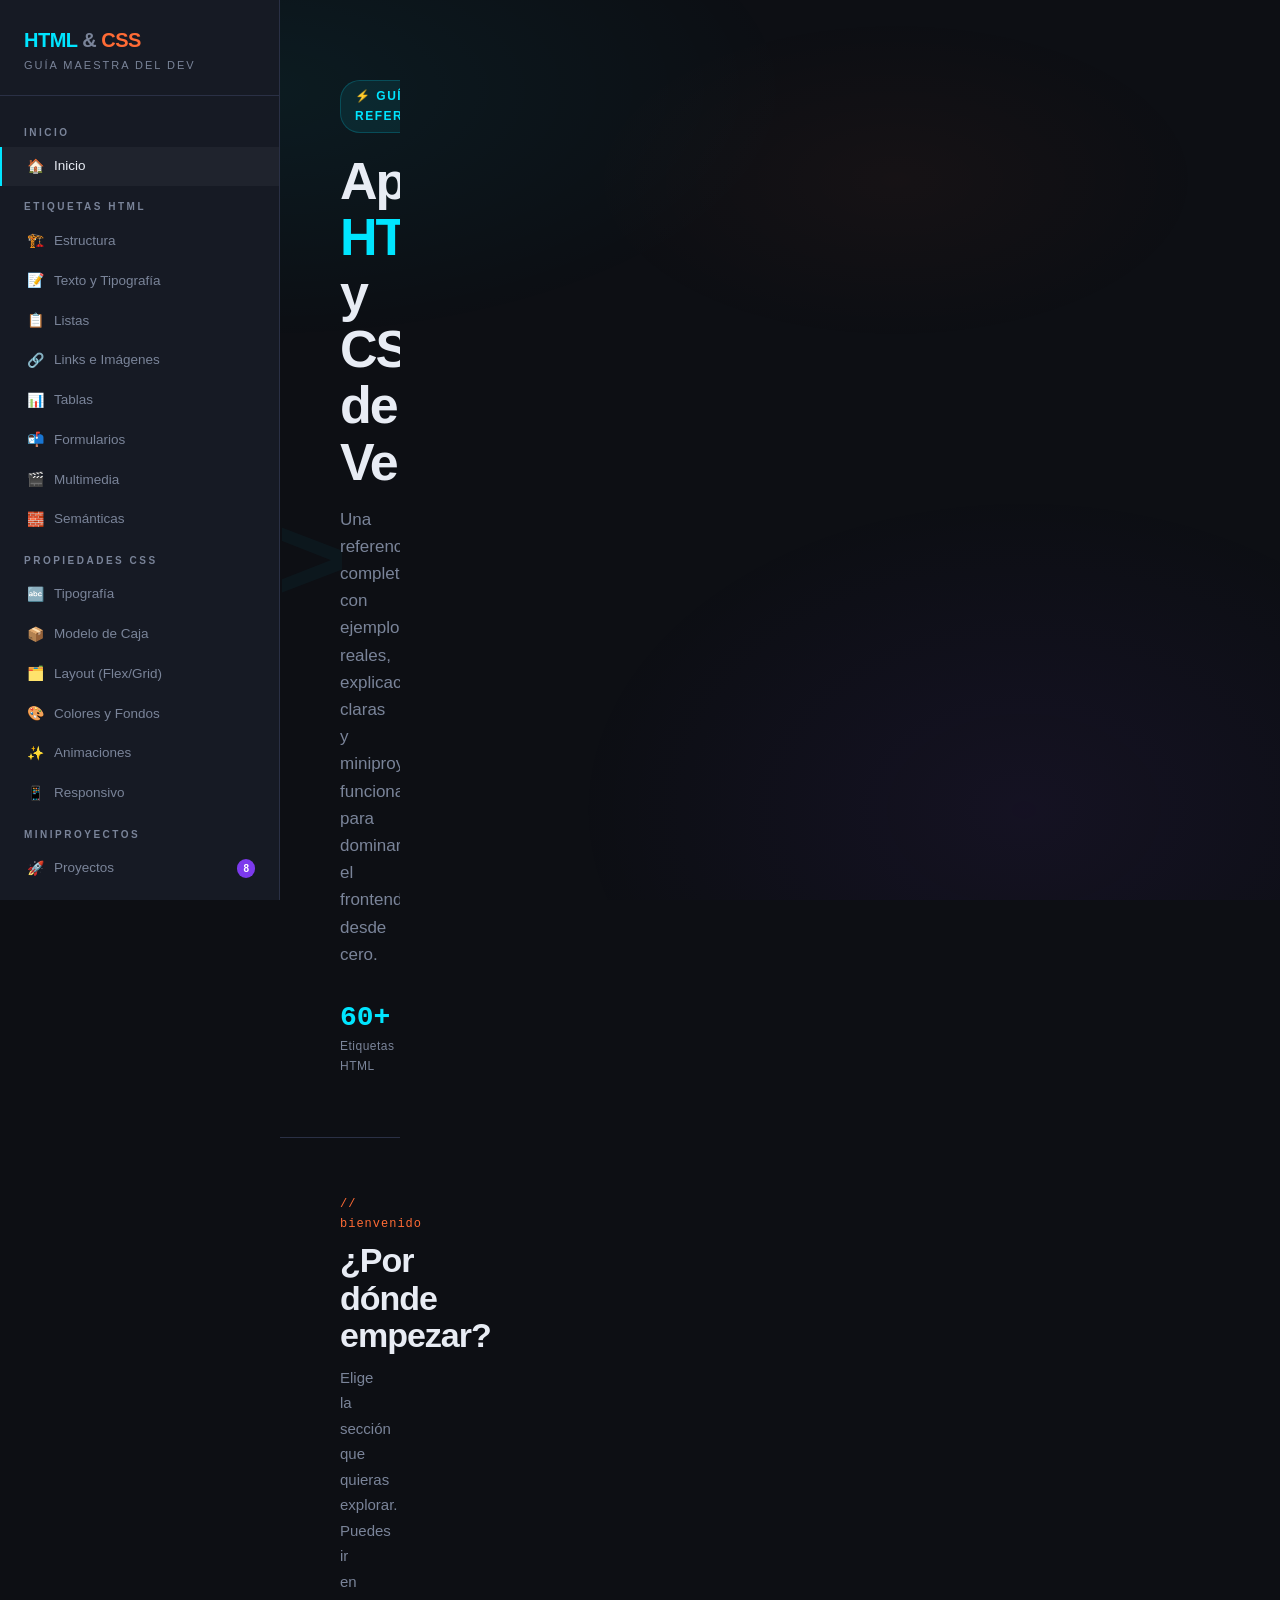
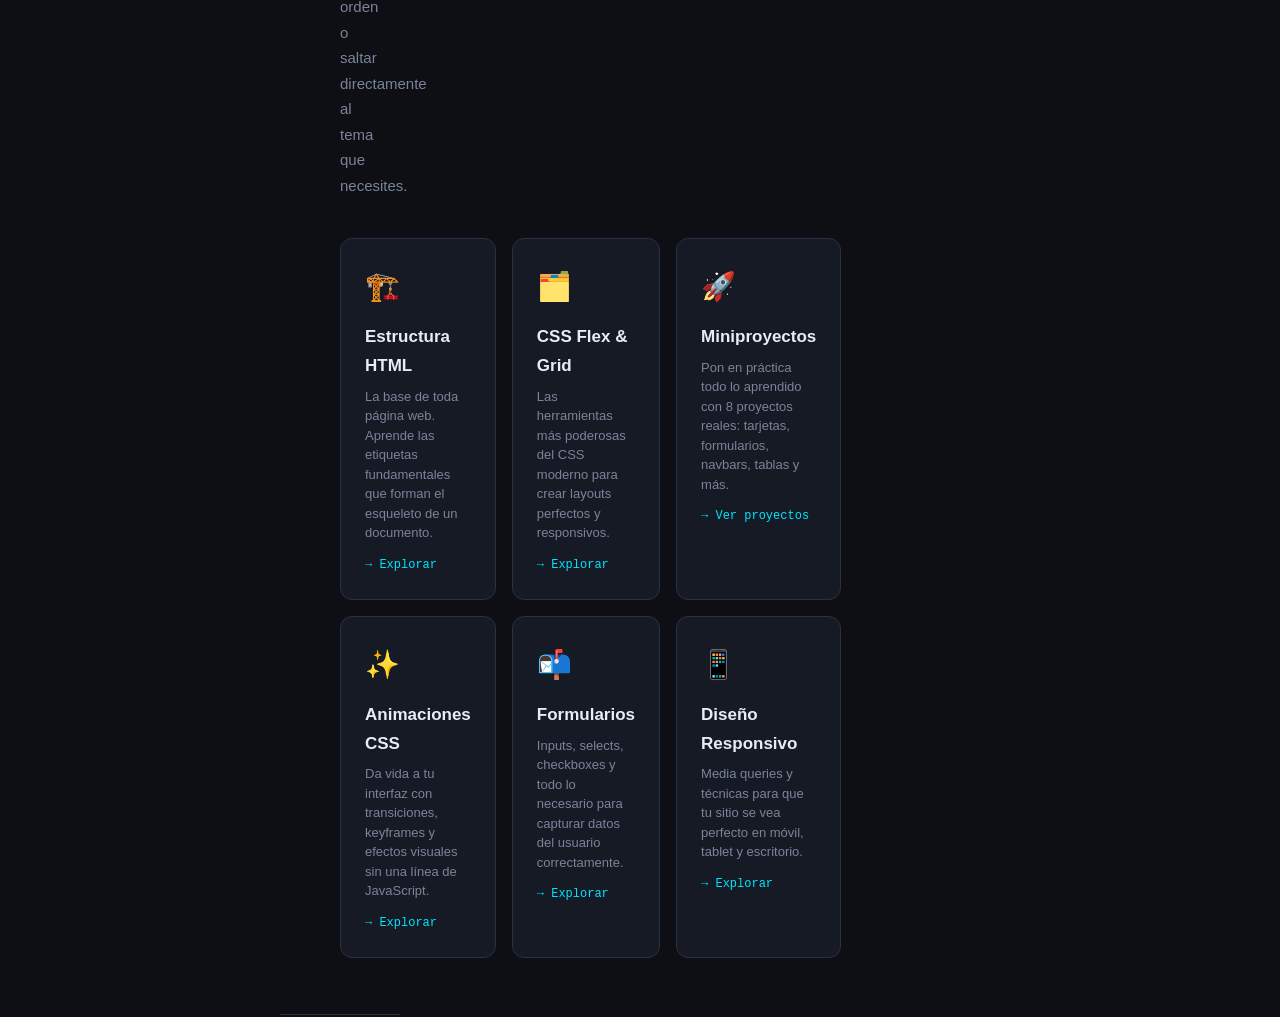
==== commit 12063d87: "etiquetas html y css" ====
--- a/etiqueta.html
+++ b/etiqueta.html
@@ -4,886 +4,7 @@
   <meta charset="UTF-8" />
   <meta name="viewport" content="width=device-width, initial-scale=1.0" />
   <title>HTML & CSS — Guía Maestra</title>
-  <link href="https://fonts.googleapis.com/css2?family=JetBrains+Mono:wght@400;700&family=Syne:wght@400;700;800&family=DM+Sans:wght@300;400;500&display=swap" rel="stylesheet" />
-  <style>
-    /* ===========================
-       VARIABLES Y RESET
-    =========================== */
-    :root {
-      --bg: #0d0f14;
-      --surface: #161a24;
-      --surface2: #1e2333;
-      --border: #2a3045;
-      --accent: #00e5ff;
-      --accent2: #ff6b35;
-      --accent3: #7c3aed;
-      --green: #00ff88;
-      --text: #e8ecf4;
-      --text-muted: #7a8499;
-      --code-bg: #0a0c10;
-      --radius: 12px;
-      --font-display: 'Syne', sans-serif;
-      --font-body: 'DM Sans', sans-serif;
-      --font-mono: 'JetBrains Mono', monospace;
-    }
-
-    *, *::before, *::after { box-sizing: border-box; margin: 0; padding: 0; }
-
-    html { scroll-behavior: smooth; }
-
-    body {
-      background: var(--bg);
-      color: var(--text);
-      font-family: var(--font-body);
-      font-size: 15px;
-      line-height: 1.7;
-      min-height: 100vh;
-      overflow-x: hidden;
-    }
-
-    /* ===========================
-       FONDO ANIMADO
-    =========================== */
-    body::before {
-      content: '';
-      position: fixed;
-      inset: 0;
-      background:
-        radial-gradient(ellipse 60% 40% at 20% 10%, rgba(0,229,255,0.06) 0%, transparent 70%),
-        radial-gradient(ellipse 50% 50% at 80% 90%, rgba(124,58,237,0.07) 0%, transparent 70%),
-        radial-gradient(ellipse 40% 30% at 70% 20%, rgba(255,107,53,0.04) 0%, transparent 60%);
-      pointer-events: none;
-      z-index: 0;
-    }
-
-    /* ===========================
-       LAYOUT PRINCIPAL
-    =========================== */
-    .wrapper {
-      position: relative;
-      z-index: 1;
-      display: grid;
-      grid-template-columns: 280px 1fr;
-      min-height: 100vh;
-    }
-
-    /* ===========================
-       SIDEBAR
-    =========================== */
-    .sidebar {
-      position: fixed;
-      top: 0;
-      left: 0;
-      width: 280px;
-      height: 100vh;
-      background: var(--surface);
-      border-right: 1px solid var(--border);
-      display: flex;
-      flex-direction: column;
-      overflow: hidden;
-      z-index: 100;
-    }
-
-    .sidebar-header {
-      padding: 28px 24px 20px;
-      border-bottom: 1px solid var(--border);
-      flex-shrink: 0;
-    }
-
-    .logo {
-      font-family: var(--font-display);
-      font-size: 20px;
-      font-weight: 800;
-      letter-spacing: -0.5px;
-      line-height: 1.2;
-    }
-
-    .logo span:nth-child(1) { color: var(--accent); }
-    .logo span:nth-child(2) { color: var(--text-muted); }
-    .logo span:nth-child(3) { color: var(--accent2); }
-
-    .logo-sub {
-      font-size: 11px;
-      color: var(--text-muted);
-      letter-spacing: 2px;
-      text-transform: uppercase;
-      margin-top: 4px;
-    }
-
-    .sidebar-nav {
-      overflow-y: auto;
-      flex: 1;
-      padding: 16px 0 24px;
-    }
-
-    .sidebar-nav::-webkit-scrollbar { width: 4px; }
-    .sidebar-nav::-webkit-scrollbar-track { background: transparent; }
-    .sidebar-nav::-webkit-scrollbar-thumb { background: var(--border); border-radius: 4px; }
-
-    .nav-section-title {
-      font-size: 10px;
-      font-weight: 700;
-      letter-spacing: 2.5px;
-      text-transform: uppercase;
-      color: var(--text-muted);
-      padding: 12px 24px 6px;
-    }
-
-    .nav-link {
-      display: flex;
-      align-items: center;
-      gap: 10px;
-      padding: 8px 24px;
-      font-size: 13.5px;
-      color: var(--text-muted);
-      text-decoration: none;
-      transition: all 0.2s;
-      border-left: 2px solid transparent;
-      cursor: pointer;
-    }
-
-    .nav-link:hover, .nav-link.active {
-      color: var(--text);
-      background: rgba(255,255,255,0.04);
-      border-left-color: var(--accent);
-    }
-
-    .nav-link .icon { font-size: 14px; width: 18px; text-align: center; }
-
-    .nav-badge {
-      margin-left: auto;
-      background: var(--accent3);
-      color: white;
-      font-size: 10px;
-      font-weight: 700;
-      padding: 1px 6px;
-      border-radius: 20px;
-    }
-
-    /* ===========================
-       CONTENIDO PRINCIPAL
-    =========================== */
-    .main {
-      margin-left: 280px;
-      padding: 0;
-    }
-
-    /* ===========================
-       HERO
-    =========================== */
-    .hero {
-      padding: 80px 60px 60px;
-      border-bottom: 1px solid var(--border);
-      position: relative;
-      overflow: hidden;
-    }
-
-    .hero::after {
-      content: '</>';
-      position: absolute;
-      right: 60px;
-      top: 50%;
-      transform: translateY(-50%);
-      font-family: var(--font-mono);
-      font-size: 120px;
-      font-weight: 700;
-      color: rgba(0,229,255,0.04);
-      pointer-events: none;
-      letter-spacing: -8px;
-    }
-
-    .hero-eyebrow {
-      display: inline-flex;
-      align-items: center;
-      gap: 8px;
-      background: rgba(0,229,255,0.08);
-      border: 1px solid rgba(0,229,255,0.2);
-      color: var(--accent);
-      font-size: 12px;
-      font-weight: 600;
-      letter-spacing: 1.5px;
-      text-transform: uppercase;
-      padding: 5px 14px;
-      border-radius: 20px;
-      margin-bottom: 20px;
-    }
-
-    .hero h1 {
-      font-family: var(--font-display);
-      font-size: 52px;
-      font-weight: 800;
-      line-height: 1.08;
-      letter-spacing: -2px;
-      margin-bottom: 16px;
-    }
-
-    .hero h1 em { font-style: normal; color: var(--accent); }
-
-    .hero p {
-      font-size: 17px;
-      color: var(--text-muted);
-      max-width: 520px;
-      line-height: 1.6;
-    }
-
-    .hero-stats {
-      display: flex;
-      gap: 40px;
-      margin-top: 36px;
-    }
-
-    .stat-item { text-align: left; }
-
-    .stat-number {
-      font-family: var(--font-mono);
-      font-size: 28px;
-      font-weight: 700;
-      color: var(--accent);
-      line-height: 1;
-    }
-
-    .stat-label {
-      font-size: 12px;
-      color: var(--text-muted);
-      margin-top: 4px;
-      letter-spacing: 0.5px;
-    }
-
-    /* ===========================
-       SECCIONES
-    =========================== */
-    .section {
-      padding: 56px 60px;
-      border-bottom: 1px solid var(--border);
-      display: none;
-    }
-
-    .section.active { display: block; }
-
-    .section-header {
-      margin-bottom: 40px;
-    }
-
-    .section-tag {
-      font-family: var(--font-mono);
-      font-size: 12px;
-      color: var(--accent2);
-      letter-spacing: 1px;
-      margin-bottom: 8px;
-    }
-
-    .section-title {
-      font-family: var(--font-display);
-      font-size: 34px;
-      font-weight: 800;
-      letter-spacing: -1px;
-      line-height: 1.1;
-    }
-
-    .section-desc {
-      color: var(--text-muted);
-      font-size: 15px;
-      max-width: 560px;
-      margin-top: 10px;
-    }
-
-    /* ===========================
-       TARJETAS DE ETIQUETAS
-    =========================== */
-    .tags-grid {
-      display: grid;
-      grid-template-columns: repeat(auto-fill, minmax(340px, 1fr));
-      gap: 16px;
-    }
-
-    .tag-card {
-      background: var(--surface);
-      border: 1px solid var(--border);
-      border-radius: var(--radius);
-      overflow: hidden;
-      transition: border-color 0.2s, transform 0.2s;
-    }
-
-    .tag-card:hover {
-      border-color: var(--accent);
-      transform: translateY(-2px);
-    }
-
-    .tag-card-header {
-      display: flex;
-      align-items: center;
-      gap: 12px;
-      padding: 16px 18px;
-      background: var(--surface2);
-      border-bottom: 1px solid var(--border);
-    }
-
-    .tag-chip {
-      font-family: var(--font-mono);
-      font-size: 13px;
-      font-weight: 700;
-      background: rgba(0,229,255,0.1);
-      color: var(--accent);
-      padding: 3px 10px;
-      border-radius: 6px;
-      border: 1px solid rgba(0,229,255,0.2);
-    }
-
-    .tag-chip.css {
-      background: rgba(255,107,53,0.1);
-      color: var(--accent2);
-      border-color: rgba(255,107,53,0.2);
-    }
-
-    .tag-name {
-      font-family: var(--font-display);
-      font-size: 15px;
-      font-weight: 700;
-    }
-
-    .tag-category {
-      margin-left: auto;
-      font-size: 11px;
-      color: var(--text-muted);
-      background: var(--bg);
-      padding: 2px 8px;
-      border-radius: 4px;
-    }
-
-    .tag-body {
-      padding: 14px 18px;
-    }
-
-    .tag-desc {
-      font-size: 13.5px;
-      color: var(--text-muted);
-      margin-bottom: 12px;
-      line-height: 1.6;
-    }
-
-    .tag-example {
-      background: var(--code-bg);
-      border-radius: 8px;
-      padding: 12px 14px;
-      font-family: var(--font-mono);
-      font-size: 12px;
-      color: #a8d8ff;
-      overflow-x: auto;
-      white-space: pre;
-      border: 1px solid var(--border);
-    }
-
-    .tag-example .kw { color: #ff79c6; }
-    .tag-example .attr { color: #50fa7b; }
-    .tag-example .str { color: #f1fa8c; }
-    .tag-example .cm { color: #6272a4; }
-    .tag-example .val { color: var(--accent2); }
-    .tag-example .prop { color: var(--accent); }
-
-    /* ===========================
-       SECCIÓN DE PROYECTOS
-    =========================== */
-    .projects-layout {
-      display: grid;
-      grid-template-columns: 240px 1fr;
-      gap: 24px;
-      align-items: start;
-    }
-
-    .projects-menu {
-      background: var(--surface);
-      border: 1px solid var(--border);
-      border-radius: var(--radius);
-      overflow: hidden;
-      position: sticky;
-      top: 24px;
-    }
-
-    .projects-menu-title {
-      padding: 14px 18px;
-      font-size: 11px;
-      font-weight: 700;
-      letter-spacing: 2px;
-      text-transform: uppercase;
-      color: var(--text-muted);
-      border-bottom: 1px solid var(--border);
-      background: var(--surface2);
-    }
-
-    .project-btn {
-      display: flex;
-      align-items: center;
-      gap: 10px;
-      width: 100%;
-      padding: 11px 18px;
-      background: none;
-      border: none;
-      border-bottom: 1px solid var(--border);
-      color: var(--text-muted);
-      font-family: var(--font-body);
-      font-size: 13px;
-      text-align: left;
-      cursor: pointer;
-      transition: all 0.2s;
-      border-left: 3px solid transparent;
-    }
-
-    .project-btn:last-child { border-bottom: none; }
-
-    .project-btn:hover, .project-btn.active {
-      background: rgba(0,229,255,0.05);
-      color: var(--text);
-      border-left-color: var(--accent);
-    }
-
-    .project-btn .picon { font-size: 16px; }
-
-    .project-display {
-      background: var(--surface);
-      border: 1px solid var(--border);
-      border-radius: var(--radius);
-      overflow: hidden;
-    }
-
-    .project-top {
-      display: flex;
-      align-items: center;
-      justify-content: space-between;
-      padding: 16px 20px;
-      border-bottom: 1px solid var(--border);
-      background: var(--surface2);
-    }
-
-    .project-title-area h3 {
-      font-family: var(--font-display);
-      font-size: 17px;
-      font-weight: 700;
-    }
-
-    .project-title-area p {
-      font-size: 12px;
-      color: var(--text-muted);
-      margin-top: 2px;
-    }
-
-    .tab-switcher {
-      display: flex;
-      background: var(--bg);
-      border-radius: 8px;
-      padding: 3px;
-      gap: 2px;
-    }
-
-    .tab-btn {
-      padding: 6px 14px;
-      border: none;
-      background: none;
-      color: var(--text-muted);
-      font-family: var(--font-mono);
-      font-size: 12px;
-      border-radius: 6px;
-      cursor: pointer;
-      transition: all 0.2s;
-    }
-
-    .tab-btn.active {
-      background: var(--accent3);
-      color: white;
-    }
-
-    .project-content { padding: 20px; }
-
-    .project-panel { display: none; }
-    .project-panel.active { display: block; }
-
-    /* Preview area */
-    .preview-frame {
-      background: white;
-      border-radius: 8px;
-      overflow: hidden;
-      min-height: 220px;
-      border: 1px solid var(--border);
-    }
-
-    .preview-inner { padding: 24px; }
-
-    /* Code area */
-    .code-block {
-      background: var(--code-bg);
-      border-radius: 8px;
-      border: 1px solid var(--border);
-      overflow: hidden;
-    }
-
-    .code-block-header {
-      display: flex;
-      align-items: center;
-      gap: 8px;
-      padding: 10px 16px;
-      background: var(--surface2);
-      border-bottom: 1px solid var(--border);
-    }
-
-    .dot {
-      width: 10px; height: 10px; border-radius: 50%;
-    }
-    .dot-r { background: #ff5f57; }
-    .dot-y { background: #febc2e; }
-    .dot-g { background: #28c840; }
-
-    .code-label {
-      font-family: var(--font-mono);
-      font-size: 11px;
-      color: var(--text-muted);
-      margin-left: 6px;
-    }
-
-    .code-content {
-      padding: 16px;
-      font-family: var(--font-mono);
-      font-size: 12.5px;
-      line-height: 1.7;
-      color: #cdd6f4;
-      overflow-x: auto;
-      white-space: pre;
-    }
-
-    .code-content .kw { color: #cba6f7; }
-    .code-content .tag { color: #89b4fa; }
-    .code-content .attr { color: #a6e3a1; }
-    .code-content .str { color: #f9e2af; }
-    .code-content .prop { color: #89dceb; }
-    .code-content .val { color: #fab387; }
-    .code-content .cm { color: #6c7086; }
-    .code-content .sel { color: #cba6f7; }
-    .code-content .num { color: #fab387; }
-
-    /* ===========================
-       HOME SECTION
-    =========================== */
-    #section-home { display: block; }
-
-    .quick-cards {
-      display: grid;
-      grid-template-columns: repeat(3, 1fr);
-      gap: 16px;
-      margin-top: 40px;
-    }
-
-    .quick-card {
-      background: var(--surface);
-      border: 1px solid var(--border);
-      border-radius: var(--radius);
-      padding: 24px;
-      cursor: pointer;
-      transition: all 0.25s;
-      text-decoration: none;
-      display: block;
-    }
-
-    .quick-card:hover {
-      border-color: var(--accent);
-      transform: translateY(-3px);
-      box-shadow: 0 12px 32px rgba(0,229,255,0.08);
-    }
-
-    .qc-icon {
-      font-size: 28px;
-      margin-bottom: 12px;
-      display: block;
-    }
-
-    .qc-title {
-      font-family: var(--font-display);
-      font-size: 17px;
-      font-weight: 700;
-      margin-bottom: 6px;
-    }
-
-    .qc-desc {
-      font-size: 13px;
-      color: var(--text-muted);
-      line-height: 1.5;
-    }
-
-    .qc-arrow {
-      display: inline-block;
-      margin-top: 12px;
-      font-size: 12px;
-      color: var(--accent);
-      font-family: var(--font-mono);
-    }
-
-    /* ===========================
-       ESTILOS EN PREVIEW
-       (mini proyectos)
-    =========================== */
-
-    /* Proyecto 1: Tarjeta de perfil */
-    .pv-card {
-      max-width: 300px;
-      margin: 0 auto;
-      background: linear-gradient(135deg, #1a1a2e, #16213e);
-      border-radius: 16px;
-      overflow: hidden;
-      box-shadow: 0 20px 60px rgba(0,0,0,0.4);
-      font-family: Arial, sans-serif;
-    }
-    .pv-card-banner {
-      height: 80px;
-      background: linear-gradient(135deg, #6366f1, #8b5cf6, #ec4899);
-    }
-    .pv-card-body { padding: 0 20px 20px; }
-    .pv-avatar {
-      width: 64px; height: 64px;
-      border-radius: 50%;
-      border: 3px solid #1a1a2e;
-      background: linear-gradient(135deg, #f59e0b, #ef4444);
-      margin-top: -32px;
-      display: flex; align-items: center; justify-content: center;
-      font-size: 24px; color: white; font-weight: bold;
-    }
-    .pv-name { color: white; font-size: 18px; font-weight: 700; margin-top: 10px; }
-    .pv-role { color: #9ca3af; font-size: 13px; margin-top: 2px; }
-    .pv-stats {
-      display: flex; gap: 20px; margin-top: 16px;
-      padding-top: 16px; border-top: 1px solid rgba(255,255,255,0.08);
-    }
-    .pv-stat-num { color: white; font-size: 17px; font-weight: 700; }
-    .pv-stat-lbl { color: #6b7280; font-size: 11px; margin-top: 2px; }
-    .pv-btn {
-      margin-top: 16px;
-      display: inline-block;
-      background: linear-gradient(135deg, #6366f1, #8b5cf6);
-      color: white; font-size: 13px;
-      padding: 8px 20px; border-radius: 8px;
-      border: none; cursor: pointer;
-    }
-
-    /* Proyecto 2: Formulario */
-    .pv-form {
-      max-width: 340px; margin: 0 auto;
-      font-family: Arial, sans-serif;
-    }
-    .pv-form h3 {
-      font-size: 18px; margin-bottom: 20px;
-      color: #1f2937;
-    }
-    .pv-field { margin-bottom: 16px; }
-    .pv-label {
-      display: block; font-size: 13px;
-      font-weight: 600; color: #374151; margin-bottom: 5px;
-    }
-    .pv-input {
-      width: 100%; padding: 9px 12px;
-      border: 1.5px solid #d1d5db;
-      border-radius: 8px; font-size: 14px;
-      color: #1f2937; outline: none;
-      transition: border-color 0.2s;
-    }
-    .pv-input:focus { border-color: #6366f1; }
-    .pv-submit {
-      width: 100%; padding: 10px;
-      background: #6366f1; color: white;
-      font-size: 15px; font-weight: 600;
-      border: none; border-radius: 8px;
-      cursor: pointer; margin-top: 4px;
-    }
-
-    /* Proyecto 3: Navbar */
-    .pv-nav {
-      background: #0f172a;
-      display: flex; align-items: center;
-      justify-content: space-between;
-      padding: 14px 24px;
-      border-radius: 10px;
-      font-family: Arial, sans-serif;
-    }
-    .pv-nav-brand { color: #38bdf8; font-size: 18px; font-weight: 700; }
-    .pv-nav-links { display: flex; gap: 24px; }
-    .pv-nav-link { color: #94a3b8; font-size: 14px; text-decoration: none; }
-    .pv-nav-link:hover, .pv-nav-link.pv-active { color: white; }
-    .pv-nav-btn {
-      background: #38bdf8; color: #0f172a;
-      padding: 7px 16px; border-radius: 6px;
-      font-size: 13px; font-weight: 700;
-      border: none; cursor: pointer;
-    }
-
-    /* Proyecto 4: Tabla */
-    .pv-table-wrap { overflow-x: auto; font-family: Arial, sans-serif; }
-    .pv-table { width: 100%; border-collapse: collapse; }
-    .pv-table thead { background: #4f46e5; }
-    .pv-table th { color: white; padding: 11px 14px; text-align: left; font-size: 13px; }
-    .pv-table td { padding: 10px 14px; font-size: 13px; color: #374151; border-bottom: 1px solid #e5e7eb; }
-    .pv-table tr:nth-child(even) td { background: #f9fafb; }
-    .pv-table tr:hover td { background: #eff6ff; }
-    .pv-badge {
-      display: inline-block; padding: 2px 8px;
-      border-radius: 20px; font-size: 11px; font-weight: 700;
-    }
-    .pv-badge.green { background: #d1fae5; color: #065f46; }
-    .pv-badge.red { background: #fee2e2; color: #991b1b; }
-    .pv-badge.yellow { background: #fef3c7; color: #92400e; }
-
-    /* Proyecto 5: Cards grid */
-    .pv-cards-grid {
-      display: grid; grid-template-columns: repeat(2,1fr); gap: 12px;
-      font-family: Arial, sans-serif;
-    }
-    .pv-mini-card {
-      border-radius: 10px; overflow: hidden;
-      box-shadow: 0 2px 8px rgba(0,0,0,0.08);
-      border: 1px solid #e5e7eb;
-    }
-    .pv-mini-card-img {
-      height: 80px;
-      display: flex; align-items: center; justify-content: center;
-      font-size: 32px;
-    }
-    .pv-mini-card-body { padding: 10px 12px; background: white; }
-    .pv-mini-card-title { font-size: 13px; font-weight: 700; color: #1f2937; }
-    .pv-mini-card-sub { font-size: 11px; color: #6b7280; margin-top: 2px; }
-    .pv-mini-card-price { font-size: 14px; font-weight: 700; color: #7c3aed; margin-top: 6px; }
-
-    /* Proyecto 6: Animaciones */
-    .pv-anim-grid {
-      display: grid; grid-template-columns: repeat(3,1fr); gap: 16px;
-      font-family: Arial, sans-serif; text-align: center;
-    }
-    .pv-anim-box {
-      background: #f0f9ff; border-radius: 12px; padding: 20px 12px;
-    }
-    .pv-anim-box p { font-size: 11px; color: #64748b; margin-top: 10px; }
-
-    .anim-pulse {
-      width: 40px; height: 40px; border-radius: 50%;
-      background: #6366f1; margin: 0 auto;
-      animation: pulse-demo 1.5s ease-in-out infinite;
-    }
-    @keyframes pulse-demo {
-      0%, 100% { transform: scale(1); opacity: 1; }
-      50% { transform: scale(1.3); opacity: 0.6; }
-    }
-
-    .anim-spin {
-      width: 36px; height: 36px; margin: 2px auto;
-      border: 4px solid #e5e7eb;
-      border-top-color: #ec4899;
-      border-radius: 50%;
-      animation: spin-demo 0.9s linear infinite;
-    }
-    @keyframes spin-demo { to { transform: rotate(360deg); } }
-
-    .anim-bounce {
-      width: 36px; height: 36px; border-radius: 50%;
-      background: #10b981; margin: 0 auto;
-      animation: bounce-demo 0.8s cubic-bezier(0.36,0.07,0.19,0.97) infinite;
-    }
-    @keyframes bounce-demo {
-      0%, 100% { transform: translateY(0); }
-      50% { transform: translateY(-16px); }
-    }
-
-    /* Proyecto 7: Tooltip y hover */
-    .pv-hover-grid {
-      display: flex; gap: 20px; flex-wrap: wrap;
-      font-family: Arial, sans-serif;
-    }
-    .pv-tooltip-wrap { position: relative; display: inline-block; }
-    .pv-tooltip-btn {
-      padding: 10px 20px;
-      border-radius: 8px; border: 2px solid;
-      font-size: 13px; font-weight: 600; cursor: pointer;
-      transition: all 0.2s;
-    }
-    .pv-tooltip-btn.blue { border-color: #3b82f6; color: #3b82f6; background: transparent; }
-    .pv-tooltip-btn.blue:hover { background: #3b82f6; color: white; }
-    .pv-tooltip-btn.green { border-color: #10b981; color: #10b981; background: transparent; }
-    .pv-tooltip-btn.green:hover { background: #10b981; color: white; }
-    .pv-tooltip-btn.red { border-color: #ef4444; color: #ef4444; background: transparent; }
-    .pv-tooltip-btn.red:hover { background: #ef4444; color: white; }
-
-    .pv-tooltip {
-      visibility: hidden; opacity: 0;
-      background: #1f2937; color: white;
-      font-size: 12px; padding: 5px 10px;
-      border-radius: 6px; white-space: nowrap;
-      position: absolute; bottom: calc(100% + 8px); left: 50%;
-      transform: translateX(-50%);
-      transition: opacity 0.2s;
-      pointer-events: none;
-    }
-    .pv-tooltip::after {
-      content: '';
-      position: absolute; top: 100%; left: 50%; transform: translateX(-50%);
-      border: 5px solid transparent;
-      border-top-color: #1f2937;
-    }
-    .pv-tooltip-wrap:hover .pv-tooltip { visibility: visible; opacity: 1; }
-
-    /* Proyecto 8: Responsive grid */
-    .pv-responsive {
-      display: grid;
-      grid-template-columns: 2fr 1fr;
-      gap: 12px;
-      font-family: Arial, sans-serif;
-    }
-    .pv-box {
-      border-radius: 8px; padding: 16px;
-      display: flex; align-items: center; justify-content: center;
-      font-size: 13px; font-weight: 600; color: white;
-      min-height: 60px;
-    }
-
-    /* ===========================
-       RESPONSIVE
-    =========================== */
-    @media (max-width: 900px) {
-      .wrapper { grid-template-columns: 1fr; }
-      .sidebar { width: 100%; height: auto; position: static; }
-      .main { margin-left: 0; }
-      .hero { padding: 40px 24px 36px; }
-      .hero h1 { font-size: 34px; }
-      .section { padding: 36px 24px; }
-      .hero::after { display: none; }
-      .quick-cards { grid-template-columns: 1fr; }
-      .projects-layout { grid-template-columns: 1fr; }
-      .tags-grid { grid-template-columns: 1fr; }
-    }
-
-    /* ===========================
-       UTILIDADES
-    =========================== */
-    .divider {
-      height: 1px; background: var(--border);
-      margin: 32px 0;
-    }
-
-    .highlight-box {
-      background: rgba(0,229,255,0.05);
-      border: 1px solid rgba(0,229,255,0.15);
-      border-radius: 8px;
-      padding: 14px 18px;
-      margin-bottom: 20px;
-      font-size: 13.5px;
-      color: var(--text-muted);
-    }
-
-    .highlight-box strong { color: var(--accent); }
-
-    .tags-category-title {
-      font-family: var(--font-display);
-      font-size: 20px;
-      font-weight: 700;
-      margin: 32px 0 16px;
-      padding-bottom: 10px;
-      border-bottom: 1px solid var(--border);
-      color: var(--text);
-    }
-
-    .tags-category-title span { color: var(--accent); }
-  </style>
+    <link rel="stylesheet" href="etiquetas.css" />
 </head>
 <body>
 
--- a/etiquetas.css
+++ b/etiquetas.css
@@ -0,0 +1,877 @@
+/* ===========================
+       VARIABLES Y RESET
+    =========================== */
+    :root {
+      --bg: #0d0f14;
+      --surface: #161a24;
+      --surface2: #1e2333;
+      --border: #2a3045;
+      --accent: #00e5ff;
+      --accent2: #ff6b35;
+      --accent3: #7c3aed;
+      --green: #00ff88;
+      --text: #e8ecf4;
+      --text-muted: #7a8499;
+      --code-bg: #0a0c10;
+      --radius: 12px;
+      --font-display: 'Syne', sans-serif;
+      --font-body: 'DM Sans', sans-serif;
+      --font-mono: 'JetBrains Mono', monospace;
+    }
+
+    *, *::before, *::after { box-sizing: border-box; margin: 0; padding: 0; }
+
+    html { scroll-behavior: smooth; }
+
+    body {
+      background: var(--bg);
+      color: var(--text);
+      font-family: var(--font-body);
+      font-size: 15px;
+      line-height: 1.7;
+      min-height: 100vh;
+      overflow-x: hidden;
+    }
+
+    /* ===========================
+       FONDO ANIMADO
+    =========================== */
+    body::before {
+      content: '';
+      position: fixed;
+      inset: 0;
+      background:
+        radial-gradient(ellipse 60% 40% at 20% 10%, rgba(0,229,255,0.06) 0%, transparent 70%),
+        radial-gradient(ellipse 50% 50% at 80% 90%, rgba(124,58,237,0.07) 0%, transparent 70%),
+        radial-gradient(ellipse 40% 30% at 70% 20%, rgba(255,107,53,0.04) 0%, transparent 60%);
+      pointer-events: none;
+      z-index: 0;
+    }
+
+    /* ===========================
+       LAYOUT PRINCIPAL
+    =========================== */
+    .wrapper {
+      position: relative;
+      z-index: 1;
+      display: grid;
+      grid-template-columns: 280px 1fr;
+      min-height: 100vh;
+    }
+
+    /* ===========================
+       SIDEBAR
+    =========================== */
+    .sidebar {
+      position: fixed;
+      top: 0;
+      left: 0;
+      width: 280px;
+      height: 100vh;
+      background: var(--surface);
+      border-right: 1px solid var(--border);
+      display: flex;
+      flex-direction: column;
+      overflow: hidden;
+      z-index: 100;
+    }
+
+    .sidebar-header {
+      padding: 28px 24px 20px;
+      border-bottom: 1px solid var(--border);
+      flex-shrink: 0;
+    }
+
+    .logo {
+      font-family: var(--font-display);
+      font-size: 20px;
+      font-weight: 800;
+      letter-spacing: -0.5px;
+      line-height: 1.2;
+    }
+
+    .logo span:nth-child(1) { color: var(--accent); }
+    .logo span:nth-child(2) { color: var(--text-muted); }
+    .logo span:nth-child(3) { color: var(--accent2); }
+
+    .logo-sub {
+      font-size: 11px;
+      color: var(--text-muted);
+      letter-spacing: 2px;
+      text-transform: uppercase;
+      margin-top: 4px;
+    }
+
+    .sidebar-nav {
+      overflow-y: auto;
+      flex: 1;
+      padding: 16px 0 24px;
+    }
+
+    .sidebar-nav::-webkit-scrollbar { width: 4px; }
+    .sidebar-nav::-webkit-scrollbar-track { background: transparent; }
+    .sidebar-nav::-webkit-scrollbar-thumb { background: var(--border); border-radius: 4px; }
+
+    .nav-section-title {
+      font-size: 10px;
+      font-weight: 700;
+      letter-spacing: 2.5px;
+      text-transform: uppercase;
+      color: var(--text-muted);
+      padding: 12px 24px 6px;
+    }
+
+    .nav-link {
+      display: flex;
+      align-items: center;
+      gap: 10px;
+      padding: 8px 24px;
+      font-size: 13.5px;
+      color: var(--text-muted);
+      text-decoration: none;
+      transition: all 0.2s;
+      border-left: 2px solid transparent;
+      cursor: pointer;
+    }
+
+    .nav-link:hover, .nav-link.active {
+      color: var(--text);
+      background: rgba(255,255,255,0.04);
+      border-left-color: var(--accent);
+    }
+
+    .nav-link .icon { font-size: 14px; width: 18px; text-align: center; }
+
+    .nav-badge {
+      margin-left: auto;
+      background: var(--accent3);
+      color: white;
+      font-size: 10px;
+      font-weight: 700;
+      padding: 1px 6px;
+      border-radius: 20px;
+    }
+
+    /* ===========================
+       CONTENIDO PRINCIPAL
+    =========================== */
+    .main {
+      margin-left: 280px;
+      padding: 0;
+    }
+
+    /* ===========================
+       HERO
+    =========================== */
+    .hero {
+      padding: 80px 60px 60px;
+      border-bottom: 1px solid var(--border);
+      position: relative;
+      overflow: hidden;
+    }
+
+    .hero::after {
+      content: '</>';
+      position: absolute;
+      right: 60px;
+      top: 50%;
+      transform: translateY(-50%);
+      font-family: var(--font-mono);
+      font-size: 120px;
+      font-weight: 700;
+      color: rgba(0,229,255,0.04);
+      pointer-events: none;
+      letter-spacing: -8px;
+    }
+
+    .hero-eyebrow {
+      display: inline-flex;
+      align-items: center;
+      gap: 8px;
+      background: rgba(0,229,255,0.08);
+      border: 1px solid rgba(0,229,255,0.2);
+      color: var(--accent);
+      font-size: 12px;
+      font-weight: 600;
+      letter-spacing: 1.5px;
+      text-transform: uppercase;
+      padding: 5px 14px;
+      border-radius: 20px;
+      margin-bottom: 20px;
+    }
+
+    .hero h1 {
+      font-family: var(--font-display);
+      font-size: 52px;
+      font-weight: 800;
+      line-height: 1.08;
+      letter-spacing: -2px;
+      margin-bottom: 16px;
+    }
+
+    .hero h1 em { font-style: normal; color: var(--accent); }
+
+    .hero p {
+      font-size: 17px;
+      color: var(--text-muted);
+      max-width: 520px;
+      line-height: 1.6;
+    }
+
+    .hero-stats {
+      display: flex;
+      gap: 40px;
+      margin-top: 36px;
+    }
+
+    .stat-item { text-align: left; }
+
+    .stat-number {
+      font-family: var(--font-mono);
+      font-size: 28px;
+      font-weight: 700;
+      color: var(--accent);
+      line-height: 1;
+    }
+
+    .stat-label {
+      font-size: 12px;
+      color: var(--text-muted);
+      margin-top: 4px;
+      letter-spacing: 0.5px;
+    }
+
+    /* ===========================
+       SECCIONES
+    =========================== */
+    .section {
+      padding: 56px 60px;
+      border-bottom: 1px solid var(--border);
+      display: none;
+    }
+
+    .section.active { display: block; }
+
+    .section-header {
+      margin-bottom: 40px;
+    }
+
+    .section-tag {
+      font-family: var(--font-mono);
+      font-size: 12px;
+      color: var(--accent2);
+      letter-spacing: 1px;
+      margin-bottom: 8px;
+    }
+
+    .section-title {
+      font-family: var(--font-display);
+      font-size: 34px;
+      font-weight: 800;
+      letter-spacing: -1px;
+      line-height: 1.1;
+    }
+
+    .section-desc {
+      color: var(--text-muted);
+      font-size: 15px;
+      max-width: 560px;
+      margin-top: 10px;
+    }
+
+    /* ===========================
+       TARJETAS DE ETIQUETAS
+    =========================== */
+    .tags-grid {
+      display: grid;
+      grid-template-columns: repeat(auto-fill, minmax(340px, 1fr));
+      gap: 16px;
+    }
+
+    .tag-card {
+      background: var(--surface);
+      border: 1px solid var(--border);
+      border-radius: var(--radius);
+      overflow: hidden;
+      transition: border-color 0.2s, transform 0.2s;
+    }
+
+    .tag-card:hover {
+      border-color: var(--accent);
+      transform: translateY(-2px);
+    }
+
+    .tag-card-header {
+      display: flex;
+      align-items: center;
+      gap: 12px;
+      padding: 16px 18px;
+      background: var(--surface2);
+      border-bottom: 1px solid var(--border);
+    }
+
+    .tag-chip {
+      font-family: var(--font-mono);
+      font-size: 13px;
+      font-weight: 700;
+      background: rgba(0,229,255,0.1);
+      color: var(--accent);
+      padding: 3px 10px;
+      border-radius: 6px;
+      border: 1px solid rgba(0,229,255,0.2);
+    }
+
+    .tag-chip.css {
+      background: rgba(255,107,53,0.1);
+      color: var(--accent2);
+      border-color: rgba(255,107,53,0.2);
+    }
+
+    .tag-name {
+      font-family: var(--font-display);
+      font-size: 15px;
+      font-weight: 700;
+    }
+
+    .tag-category {
+      margin-left: auto;
+      font-size: 11px;
+      color: var(--text-muted);
+      background: var(--bg);
+      padding: 2px 8px;
+      border-radius: 4px;
+    }
+
+    .tag-body {
+      padding: 14px 18px;
+    }
+
+    .tag-desc {
+      font-size: 13.5px;
+      color: var(--text-muted);
+      margin-bottom: 12px;
+      line-height: 1.6;
+    }
+
+    .tag-example {
+      background: var(--code-bg);
+      border-radius: 8px;
+      padding: 12px 14px;
+      font-family: var(--font-mono);
+      font-size: 12px;
+      color: #a8d8ff;
+      overflow-x: auto;
+      white-space: pre;
+      border: 1px solid var(--border);
+    }
+
+    .tag-example .kw { color: #ff79c6; }
+    .tag-example .attr { color: #50fa7b; }
+    .tag-example .str { color: #f1fa8c; }
+    .tag-example .cm { color: #6272a4; }
+    .tag-example .val { color: var(--accent2); }
+    .tag-example .prop { color: var(--accent); }
+
+    /* ===========================
+       SECCIÓN DE PROYECTOS
+    =========================== */
+    .projects-layout {
+      display: grid;
+      grid-template-columns: 240px 1fr;
+      gap: 24px;
+      align-items: start;
+    }
+
+    .projects-menu {
+      background: var(--surface);
+      border: 1px solid var(--border);
+      border-radius: var(--radius);
+      overflow: hidden;
+      position: sticky;
+      top: 24px;
+    }
+
+    .projects-menu-title {
+      padding: 14px 18px;
+      font-size: 11px;
+      font-weight: 700;
+      letter-spacing: 2px;
+      text-transform: uppercase;
+      color: var(--text-muted);
+      border-bottom: 1px solid var(--border);
+      background: var(--surface2);
+    }
+
+    .project-btn {
+      display: flex;
+      align-items: center;
+      gap: 10px;
+      width: 100%;
+      padding: 11px 18px;
+      background: none;
+      border: none;
+      border-bottom: 1px solid var(--border);
+      color: var(--text-muted);
+      font-family: var(--font-body);
+      font-size: 13px;
+      text-align: left;
+      cursor: pointer;
+      transition: all 0.2s;
+      border-left: 3px solid transparent;
+    }
+
+    .project-btn:last-child { border-bottom: none; }
+
+    .project-btn:hover, .project-btn.active {
+      background: rgba(0,229,255,0.05);
+      color: var(--text);
+      border-left-color: var(--accent);
+    }
+
+    .project-btn .picon { font-size: 16px; }
+
+    .project-display {
+      background: var(--surface);
+      border: 1px solid var(--border);
+      border-radius: var(--radius);
+      overflow: hidden;
+    }
+
+    .project-top {
+      display: flex;
+      align-items: center;
+      justify-content: space-between;
+      padding: 16px 20px;
+      border-bottom: 1px solid var(--border);
+      background: var(--surface2);
+    }
+
+    .project-title-area h3 {
+      font-family: var(--font-display);
+      font-size: 17px;
+      font-weight: 700;
+    }
+
+    .project-title-area p {
+      font-size: 12px;
+      color: var(--text-muted);
+      margin-top: 2px;
+    }
+
+    .tab-switcher {
+      display: flex;
+      background: var(--bg);
+      border-radius: 8px;
+      padding: 3px;
+      gap: 2px;
+    }
+
+    .tab-btn {
+      padding: 6px 14px;
+      border: none;
+      background: none;
+      color: var(--text-muted);
+      font-family: var(--font-mono);
+      font-size: 12px;
+      border-radius: 6px;
+      cursor: pointer;
+      transition: all 0.2s;
+    }
+
+    .tab-btn.active {
+      background: var(--accent3);
+      color: white;
+    }
+
+    .project-content { padding: 20px; }
+
+    .project-panel { display: none; }
+    .project-panel.active { display: block; }
+
+    /* Preview area */
+    .preview-frame {
+      background: white;
+      border-radius: 8px;
+      overflow: hidden;
+      min-height: 220px;
+      border: 1px solid var(--border);
+    }
+
+    .preview-inner { padding: 24px; }
+
+    /* Code area */
+    .code-block {
+      background: var(--code-bg);
+      border-radius: 8px;
+      border: 1px solid var(--border);
+      overflow: hidden;
+    }
+
+    .code-block-header {
+      display: flex;
+      align-items: center;
+      gap: 8px;
+      padding: 10px 16px;
+      background: var(--surface2);
+      border-bottom: 1px solid var(--border);
+    }
+
+    .dot {
+      width: 10px; height: 10px; border-radius: 50%;
+    }
+    .dot-r { background: #ff5f57; }
+    .dot-y { background: #febc2e; }
+    .dot-g { background: #28c840; }
+
+    .code-label {
+      font-family: var(--font-mono);
+      font-size: 11px;
+      color: var(--text-muted);
+      margin-left: 6px;
+    }
+
+    .code-content {
+      padding: 16px;
+      font-family: var(--font-mono);
+      font-size: 12.5px;
+      line-height: 1.7;
+      color: #cdd6f4;
+      overflow-x: auto;
+      white-space: pre;
+    }
+
+    .code-content .kw { color: #cba6f7; }
+    .code-content .tag { color: #89b4fa; }
+    .code-content .attr { color: #a6e3a1; }
+    .code-content .str { color: #f9e2af; }
+    .code-content .prop { color: #89dceb; }
+    .code-content .val { color: #fab387; }
+    .code-content .cm { color: #6c7086; }
+    .code-content .sel { color: #cba6f7; }
+    .code-content .num { color: #fab387; }
+
+    /* ===========================
+       HOME SECTION
+    =========================== */
+    #section-home { display: block; }
+
+    .quick-cards {
+      display: grid;
+      grid-template-columns: repeat(3, 1fr);
+      gap: 16px;
+      margin-top: 40px;
+    }
+
+    .quick-card {
+      background: var(--surface);
+      border: 1px solid var(--border);
+      border-radius: var(--radius);
+      padding: 24px;
+      cursor: pointer;
+      transition: all 0.25s;
+      text-decoration: none;
+      display: block;
+    }
+
+    .quick-card:hover {
+      border-color: var(--accent);
+      transform: translateY(-3px);
+      box-shadow: 0 12px 32px rgba(0,229,255,0.08);
+    }
+
+    .qc-icon {
+      font-size: 28px;
+      margin-bottom: 12px;
+      display: block;
+    }
+
+    .qc-title {
+      font-family: var(--font-display);
+      font-size: 17px;
+      font-weight: 700;
+      margin-bottom: 6px;
+    }
+
+    .qc-desc {
+      font-size: 13px;
+      color: var(--text-muted);
+      line-height: 1.5;
+    }
+
+    .qc-arrow {
+      display: inline-block;
+      margin-top: 12px;
+      font-size: 12px;
+      color: var(--accent);
+      font-family: var(--font-mono);
+    }
+
+    /* ===========================
+       ESTILOS EN PREVIEW
+       (mini proyectos)
+    =========================== */
+
+    /* Proyecto 1: Tarjeta de perfil */
+    .pv-card {
+      max-width: 300px;
+      margin: 0 auto;
+      background: linear-gradient(135deg, #1a1a2e, #16213e);
+      border-radius: 16px;
+      overflow: hidden;
+      box-shadow: 0 20px 60px rgba(0,0,0,0.4);
+      font-family: Arial, sans-serif;
+    }
+    .pv-card-banner {
+      height: 80px;
+      background: linear-gradient(135deg, #6366f1, #8b5cf6, #ec4899);
+    }
+    .pv-card-body { padding: 0 20px 20px; }
+    .pv-avatar {
+      width: 64px; height: 64px;
+      border-radius: 50%;
+      border: 3px solid #1a1a2e;
+      background: linear-gradient(135deg, #f59e0b, #ef4444);
+      margin-top: -32px;
+      display: flex; align-items: center; justify-content: center;
+      font-size: 24px; color: white; font-weight: bold;
+    }
+    .pv-name { color: white; font-size: 18px; font-weight: 700; margin-top: 10px; }
+    .pv-role { color: #9ca3af; font-size: 13px; margin-top: 2px; }
+    .pv-stats {
+      display: flex; gap: 20px; margin-top: 16px;
+      padding-top: 16px; border-top: 1px solid rgba(255,255,255,0.08);
+    }
+    .pv-stat-num { color: white; font-size: 17px; font-weight: 700; }
+    .pv-stat-lbl { color: #6b7280; font-size: 11px; margin-top: 2px; }
+    .pv-btn {
+      margin-top: 16px;
+      display: inline-block;
+      background: linear-gradient(135deg, #6366f1, #8b5cf6);
+      color: white; font-size: 13px;
+      padding: 8px 20px; border-radius: 8px;
+      border: none; cursor: pointer;
+    }
+
+    /* Proyecto 2: Formulario */
+    .pv-form {
+      max-width: 340px; margin: 0 auto;
+      font-family: Arial, sans-serif;
+    }
+    .pv-form h3 {
+      font-size: 18px; margin-bottom: 20px;
+      color: #1f2937;
+    }
+    .pv-field { margin-bottom: 16px; }
+    .pv-label {
+      display: block; font-size: 13px;
+      font-weight: 600; color: #374151; margin-bottom: 5px;
+    }
+    .pv-input {
+      width: 100%; padding: 9px 12px;
+      border: 1.5px solid #d1d5db;
+      border-radius: 8px; font-size: 14px;
+      color: #1f2937; outline: none;
+      transition: border-color 0.2s;
+    }
+    .pv-input:focus { border-color: #6366f1; }
+    .pv-submit {
+      width: 100%; padding: 10px;
+      background: #6366f1; color: white;
+      font-size: 15px; font-weight: 600;
+      border: none; border-radius: 8px;
+      cursor: pointer; margin-top: 4px;
+    }
+
+    /* Proyecto 3: Navbar */
+    .pv-nav {
+      background: #0f172a;
+      display: flex; align-items: center;
+      justify-content: space-between;
+      padding: 14px 24px;
+      border-radius: 10px;
+      font-family: Arial, sans-serif;
+    }
+    .pv-nav-brand { color: #38bdf8; font-size: 18px; font-weight: 700; }
+    .pv-nav-links { display: flex; gap: 24px; }
+    .pv-nav-link { color: #94a3b8; font-size: 14px; text-decoration: none; }
+    .pv-nav-link:hover, .pv-nav-link.pv-active { color: white; }
+    .pv-nav-btn {
+      background: #38bdf8; color: #0f172a;
+      padding: 7px 16px; border-radius: 6px;
+      font-size: 13px; font-weight: 700;
+      border: none; cursor: pointer;
+    }
+
+    /* Proyecto 4: Tabla */
+    .pv-table-wrap { overflow-x: auto; font-family: Arial, sans-serif; }
+    .pv-table { width: 100%; border-collapse: collapse; }
+    .pv-table thead { background: #4f46e5; }
+    .pv-table th { color: white; padding: 11px 14px; text-align: left; font-size: 13px; }
+    .pv-table td { padding: 10px 14px; font-size: 13px; color: #374151; border-bottom: 1px solid #e5e7eb; }
+    .pv-table tr:nth-child(even) td { background: #f9fafb; }
+    .pv-table tr:hover td { background: #eff6ff; }
+    .pv-badge {
+      display: inline-block; padding: 2px 8px;
+      border-radius: 20px; font-size: 11px; font-weight: 700;
+    }
+    .pv-badge.green { background: #d1fae5; color: #065f46; }
+    .pv-badge.red { background: #fee2e2; color: #991b1b; }
+    .pv-badge.yellow { background: #fef3c7; color: #92400e; }
+
+    /* Proyecto 5: Cards grid */
+    .pv-cards-grid {
+      display: grid; grid-template-columns: repeat(2,1fr); gap: 12px;
+      font-family: Arial, sans-serif;
+    }
+    .pv-mini-card {
+      border-radius: 10px; overflow: hidden;
+      box-shadow: 0 2px 8px rgba(0,0,0,0.08);
+      border: 1px solid #e5e7eb;
+    }
+    .pv-mini-card-img {
+      height: 80px;
+      display: flex; align-items: center; justify-content: center;
+      font-size: 32px;
+    }
+    .pv-mini-card-body { padding: 10px 12px; background: white; }
+    .pv-mini-card-title { font-size: 13px; font-weight: 700; color: #1f2937; }
+    .pv-mini-card-sub { font-size: 11px; color: #6b7280; margin-top: 2px; }
+    .pv-mini-card-price { font-size: 14px; font-weight: 700; color: #7c3aed; margin-top: 6px; }
+
+    /* Proyecto 6: Animaciones */
+    .pv-anim-grid {
+      display: grid; grid-template-columns: repeat(3,1fr); gap: 16px;
+      font-family: Arial, sans-serif; text-align: center;
+    }
+    .pv-anim-box {
+      background: #f0f9ff; border-radius: 12px; padding: 20px 12px;
+    }
+    .pv-anim-box p { font-size: 11px; color: #64748b; margin-top: 10px; }
+
+    .anim-pulse {
+      width: 40px; height: 40px; border-radius: 50%;
+      background: #6366f1; margin: 0 auto;
+      animation: pulse-demo 1.5s ease-in-out infinite;
+    }
+    @keyframes pulse-demo {
+      0%, 100% { transform: scale(1); opacity: 1; }
+      50% { transform: scale(1.3); opacity: 0.6; }
+    }
+
+    .anim-spin {
+      width: 36px; height: 36px; margin: 2px auto;
+      border: 4px solid #e5e7eb;
+      border-top-color: #ec4899;
+      border-radius: 50%;
+      animation: spin-demo 0.9s linear infinite;
+    }
+    @keyframes spin-demo { to { transform: rotate(360deg); } }
+
+    .anim-bounce {
+      width: 36px; height: 36px; border-radius: 50%;
+      background: #10b981; margin: 0 auto;
+      animation: bounce-demo 0.8s cubic-bezier(0.36,0.07,0.19,0.97) infinite;
+    }
+    @keyframes bounce-demo {
+      0%, 100% { transform: translateY(0); }
+      50% { transform: translateY(-16px); }
+    }
+
+    /* Proyecto 7: Tooltip y hover */
+    .pv-hover-grid {
+      display: flex; gap: 20px; flex-wrap: wrap;
+      font-family: Arial, sans-serif;
+    }
+    .pv-tooltip-wrap { position: relative; display: inline-block; }
+    .pv-tooltip-btn {
+      padding: 10px 20px;
+      border-radius: 8px; border: 2px solid;
+      font-size: 13px; font-weight: 600; cursor: pointer;
+      transition: all 0.2s;
+    }
+    .pv-tooltip-btn.blue { border-color: #3b82f6; color: #3b82f6; background: transparent; }
+    .pv-tooltip-btn.blue:hover { background: #3b82f6; color: white; }
+    .pv-tooltip-btn.green { border-color: #10b981; color: #10b981; background: transparent; }
+    .pv-tooltip-btn.green:hover { background: #10b981; color: white; }
+    .pv-tooltip-btn.red { border-color: #ef4444; color: #ef4444; background: transparent; }
+    .pv-tooltip-btn.red:hover { background: #ef4444; color: white; }
+
+    .pv-tooltip {
+      visibility: hidden; opacity: 0;
+      background: #1f2937; color: white;
+      font-size: 12px; padding: 5px 10px;
+      border-radius: 6px; white-space: nowrap;
+      position: absolute; bottom: calc(100% + 8px); left: 50%;
+      transform: translateX(-50%);
+      transition: opacity 0.2s;
+      pointer-events: none;
+    }
+    .pv-tooltip::after {
+      content: '';
+      position: absolute; top: 100%; left: 50%; transform: translateX(-50%);
+      border: 5px solid transparent;
+      border-top-color: #1f2937;
+    }
+    .pv-tooltip-wrap:hover .pv-tooltip { visibility: visible; opacity: 1; }
+
+    /* Proyecto 8: Responsive grid */
+    .pv-responsive {
+      display: grid;
+      grid-template-columns: 2fr 1fr;
+      gap: 12px;
+      font-family: Arial, sans-serif;
+    }
+    .pv-box {
+      border-radius: 8px; padding: 16px;
+      display: flex; align-items: center; justify-content: center;
+      font-size: 13px; font-weight: 600; color: white;
+      min-height: 60px;
+    }
+
+    /* ===========================
+       RESPONSIVE
+    =========================== */
+    @media (max-width: 900px) {
+      .wrapper { grid-template-columns: 1fr; }
+      .sidebar { width: 100%; height: auto; position: static; }
+      .main { margin-left: 0; }
+      .hero { padding: 40px 24px 36px; }
+      .hero h1 { font-size: 34px; }
+      .section { padding: 36px 24px; }
+      .hero::after { display: none; }
+      .quick-cards { grid-template-columns: 1fr; }
+      .projects-layout { grid-template-columns: 1fr; }
+      .tags-grid { grid-template-columns: 1fr; }
+    }
+
+    /* ===========================
+       UTILIDADES
+    =========================== */
+    .divider {
+      height: 1px; background: var(--border);
+      margin: 32px 0;
+    }
+
+    .highlight-box {
+      background: rgba(0,229,255,0.05);
+      border: 1px solid rgba(0,229,255,0.15);
+      border-radius: 8px;
+      padding: 14px 18px;
+      margin-bottom: 20px;
+      font-size: 13.5px;
+      color: var(--text-muted);
+    }
+
+    .highlight-box strong { color: var(--accent); }
+
+    .tags-category-title {
+      font-family: var(--font-display);
+      font-size: 20px;
+      font-weight: 700;
+      margin: 32px 0 16px;
+      padding-bottom: 10px;
+      border-bottom: 1px solid var(--border);
+      color: var(--text);
+    }
+
+    .tags-category-title span { color: var(--accent); }
